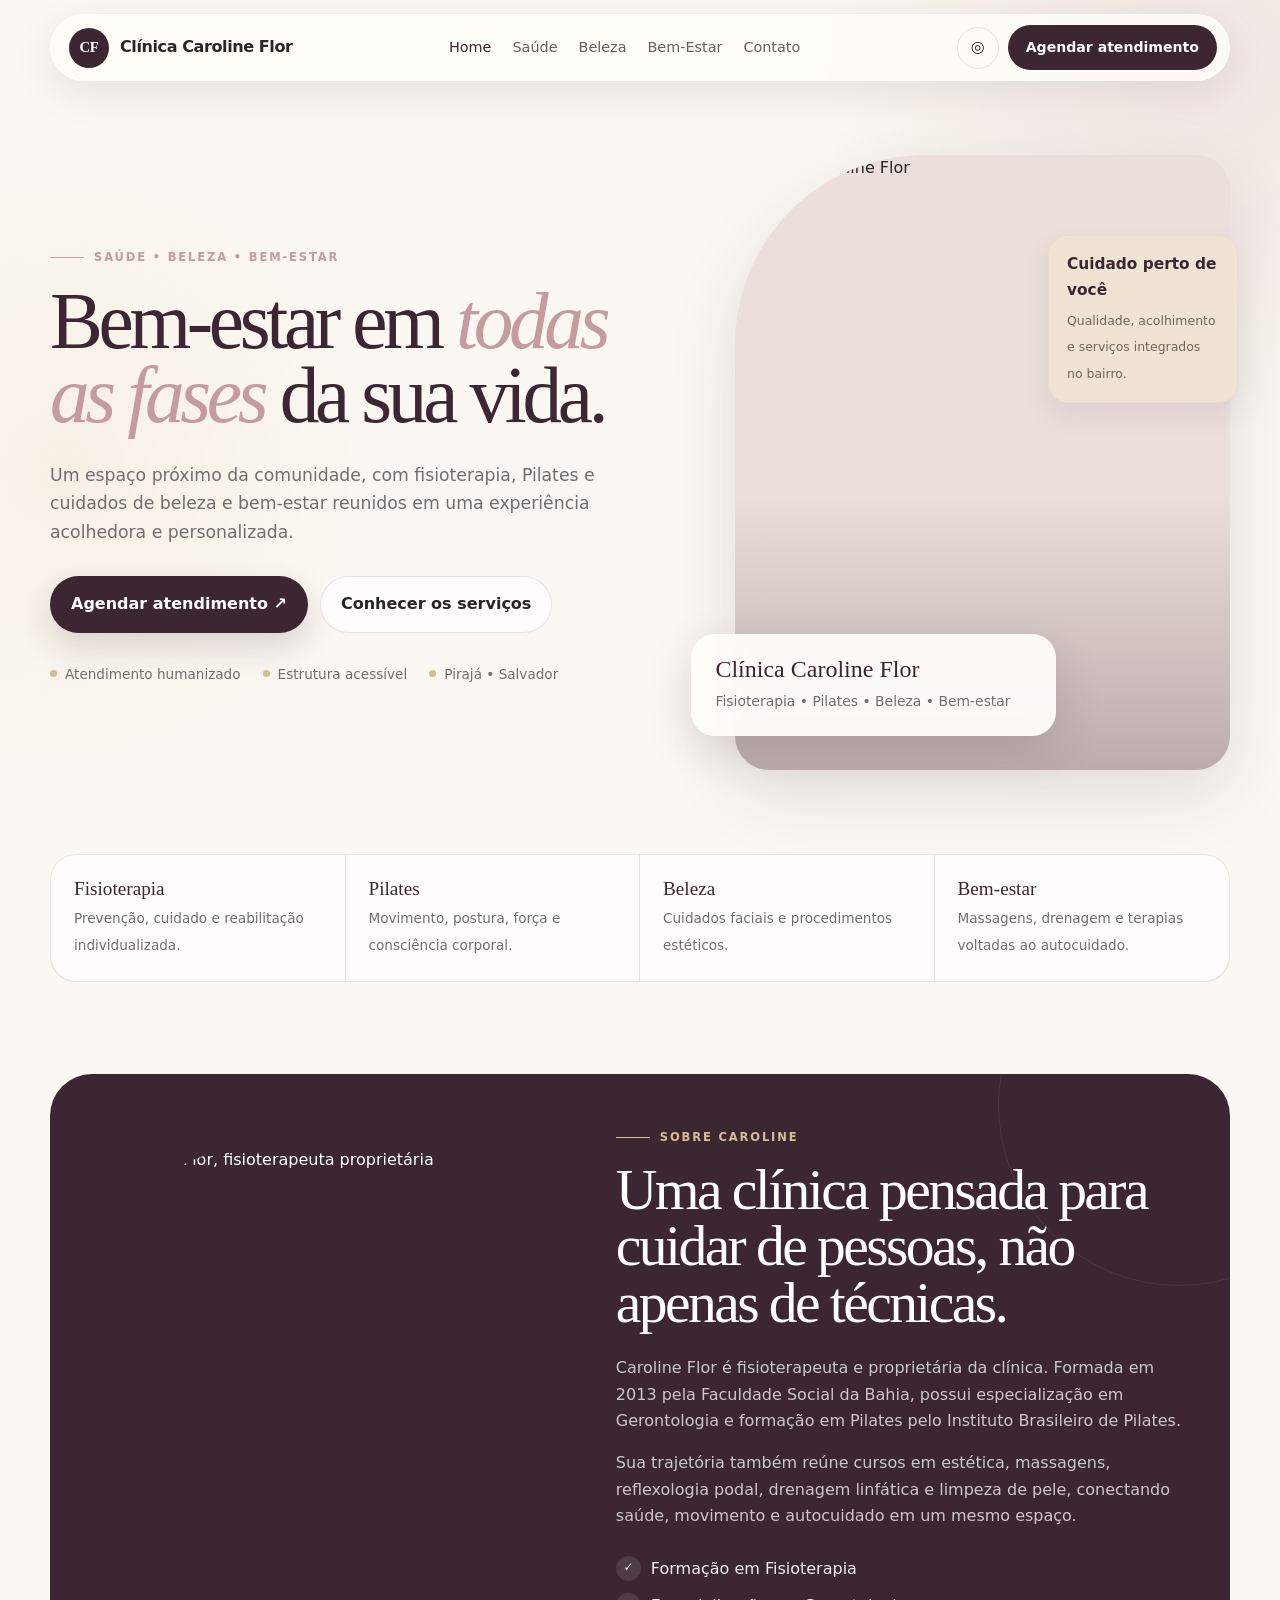
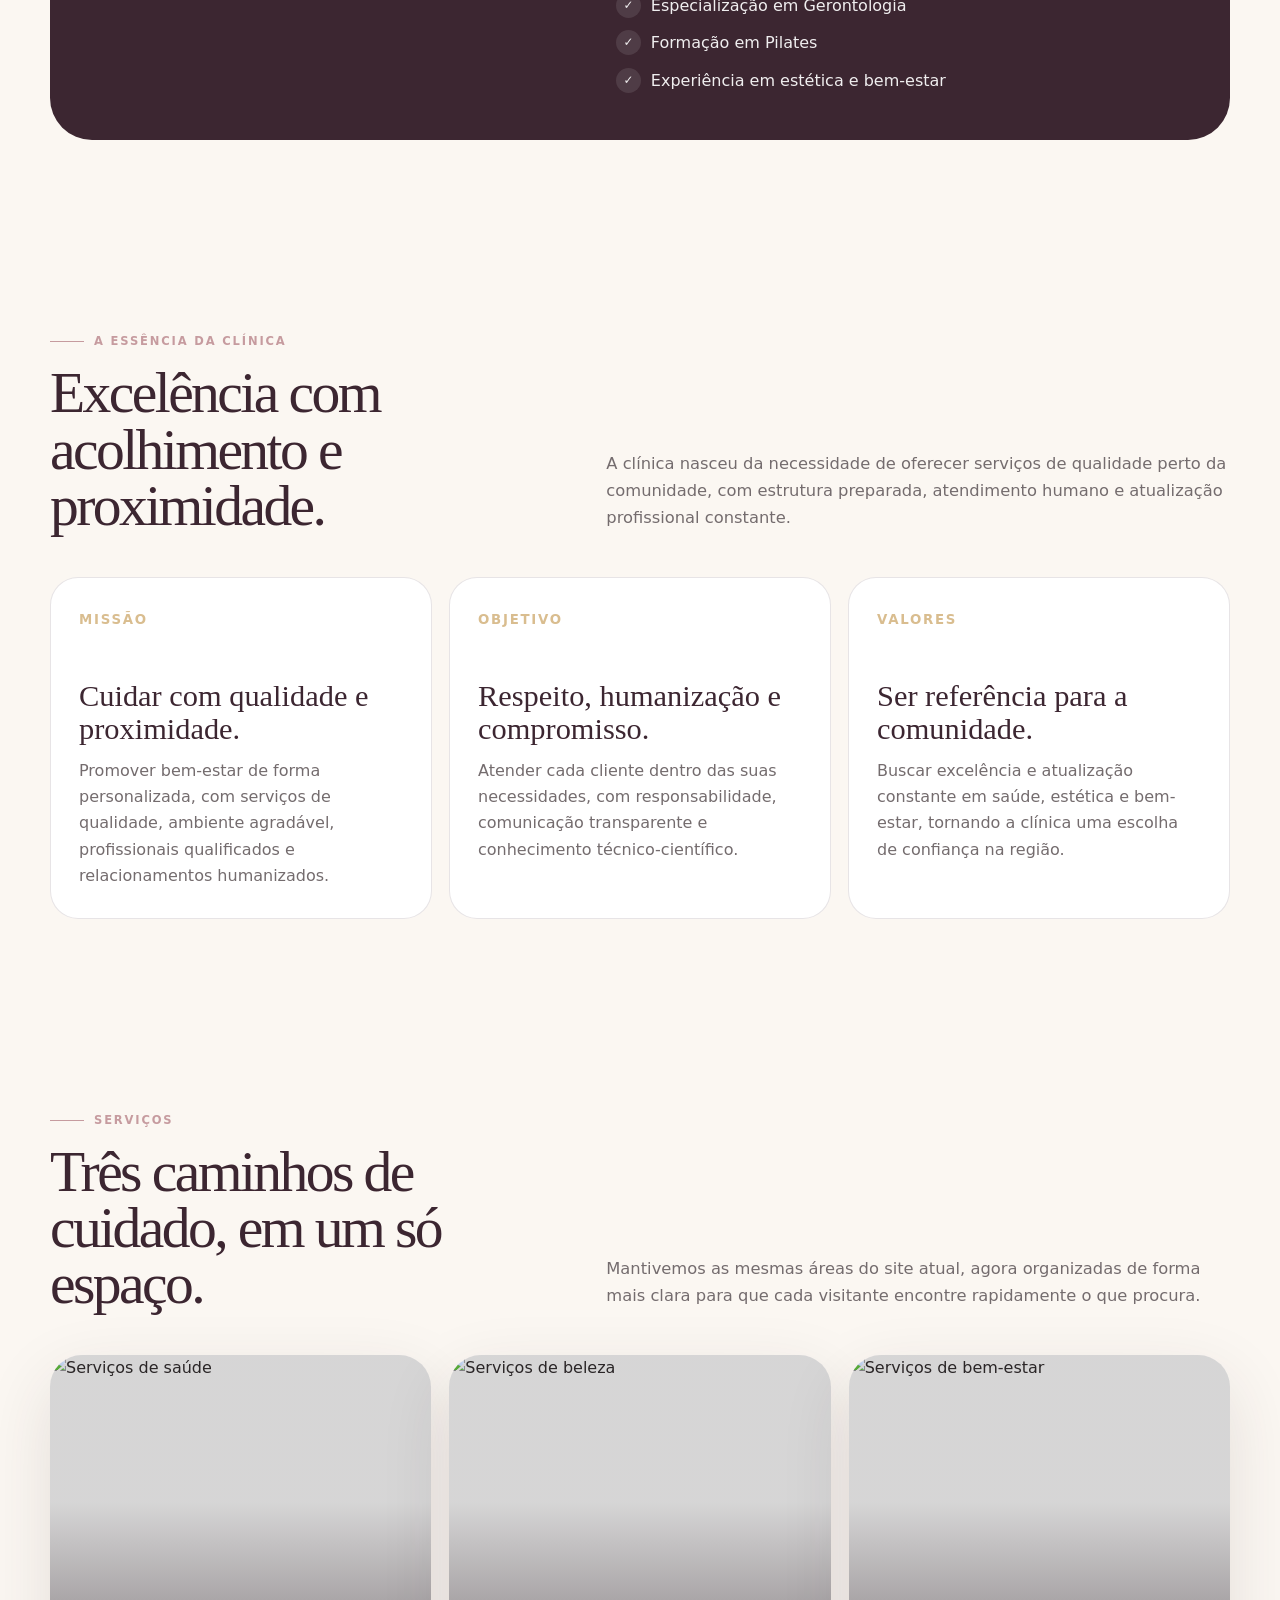
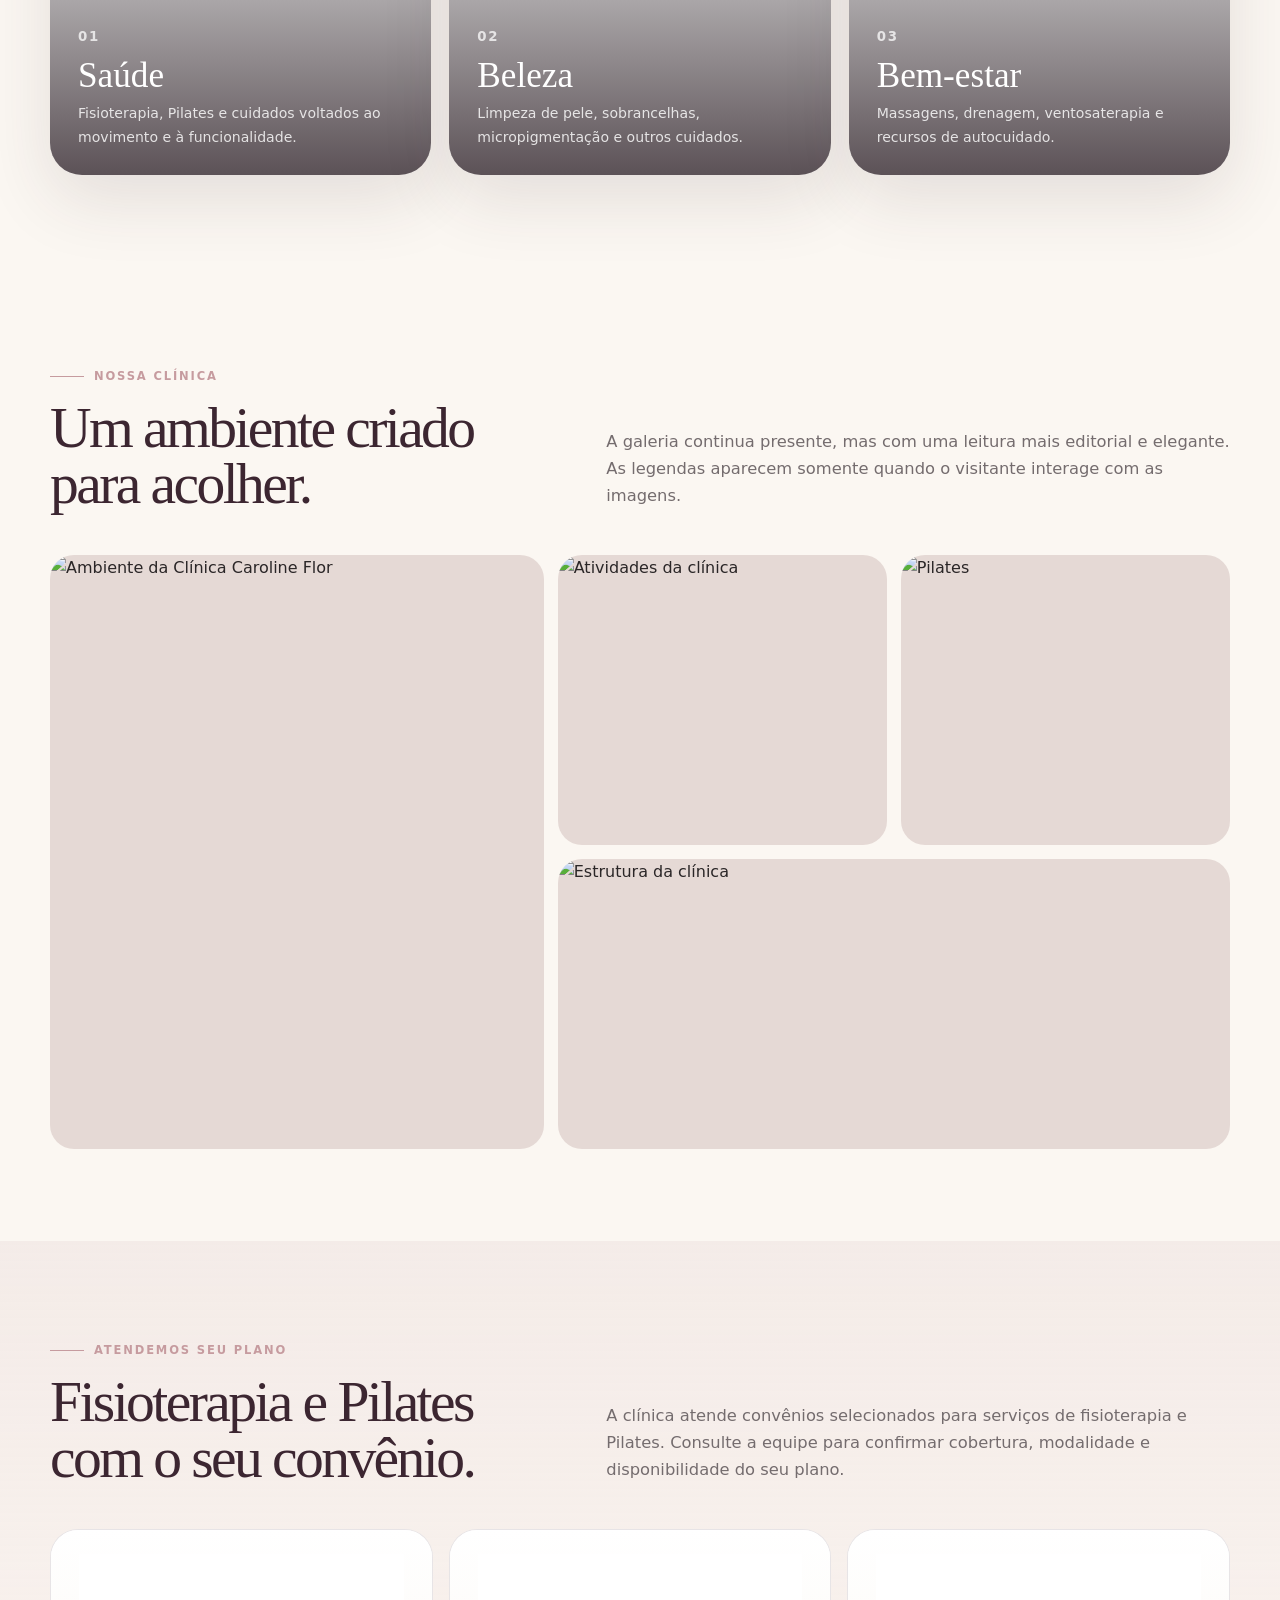
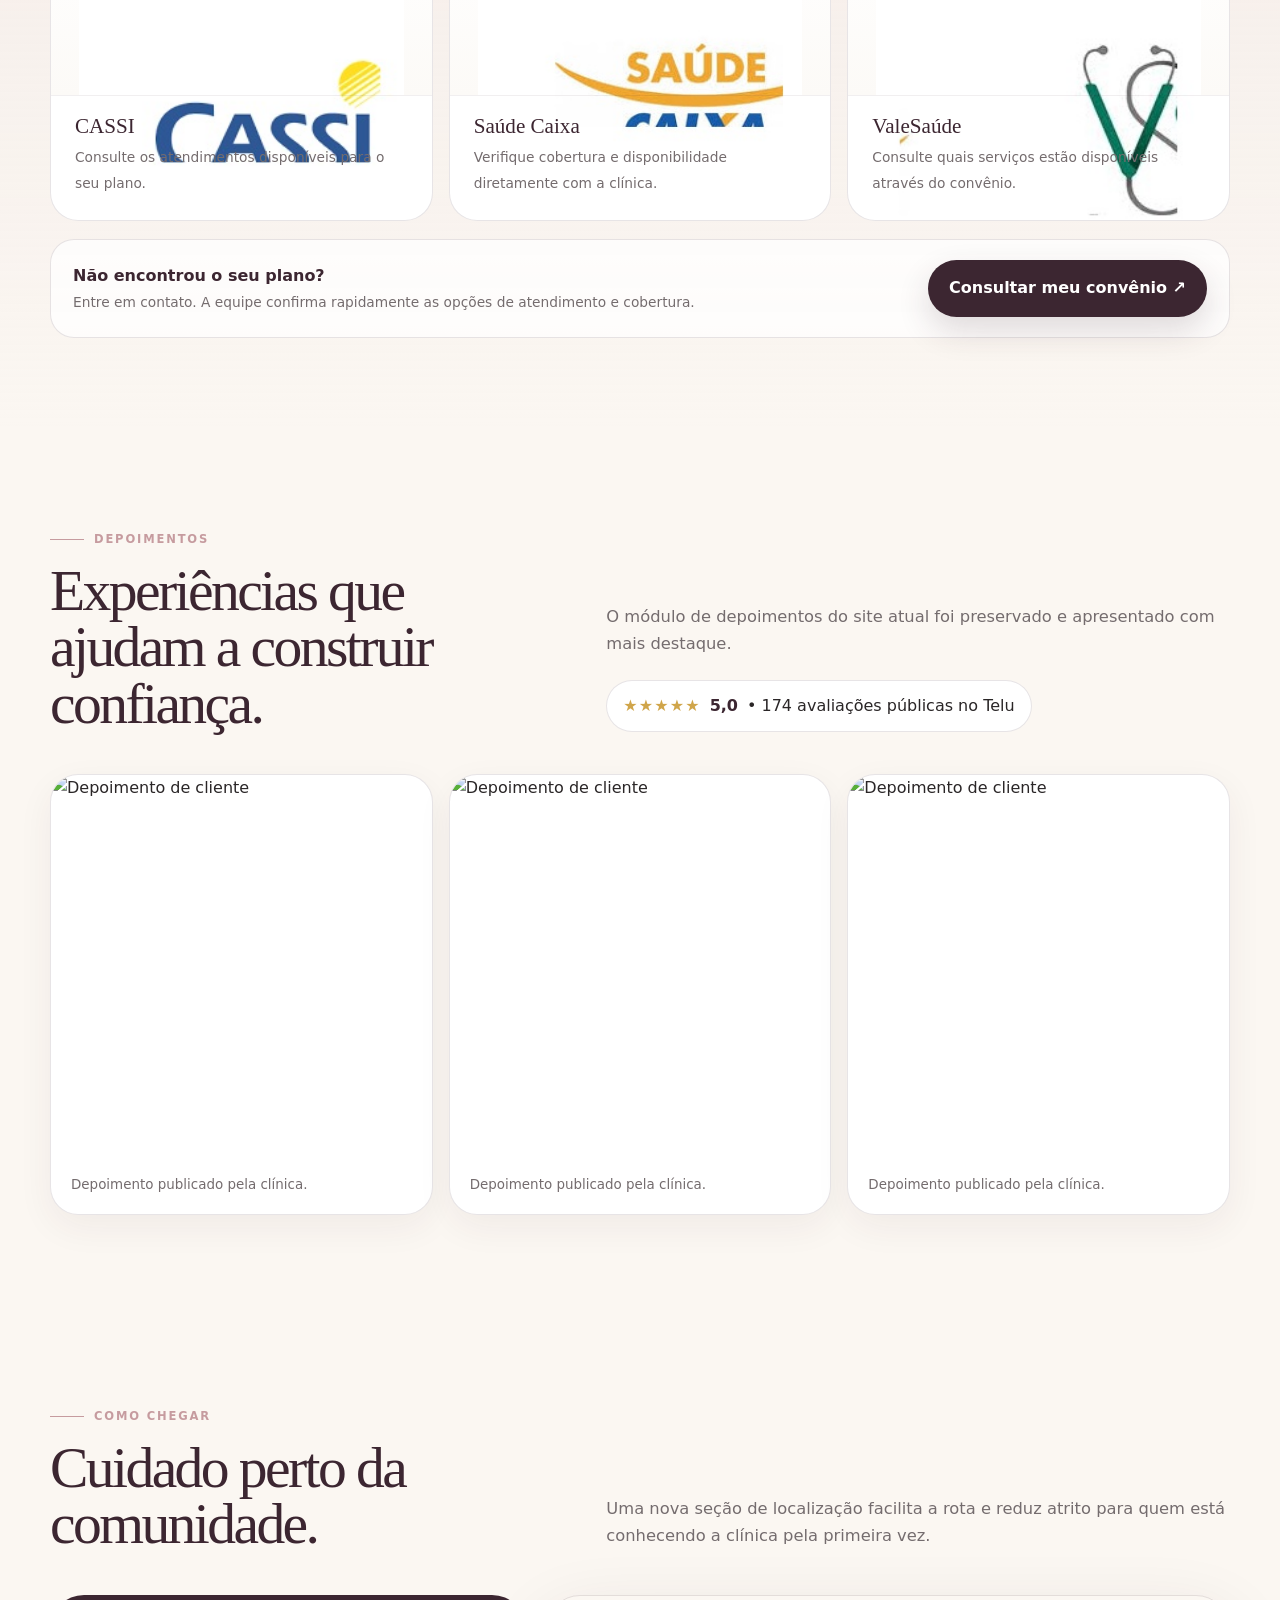
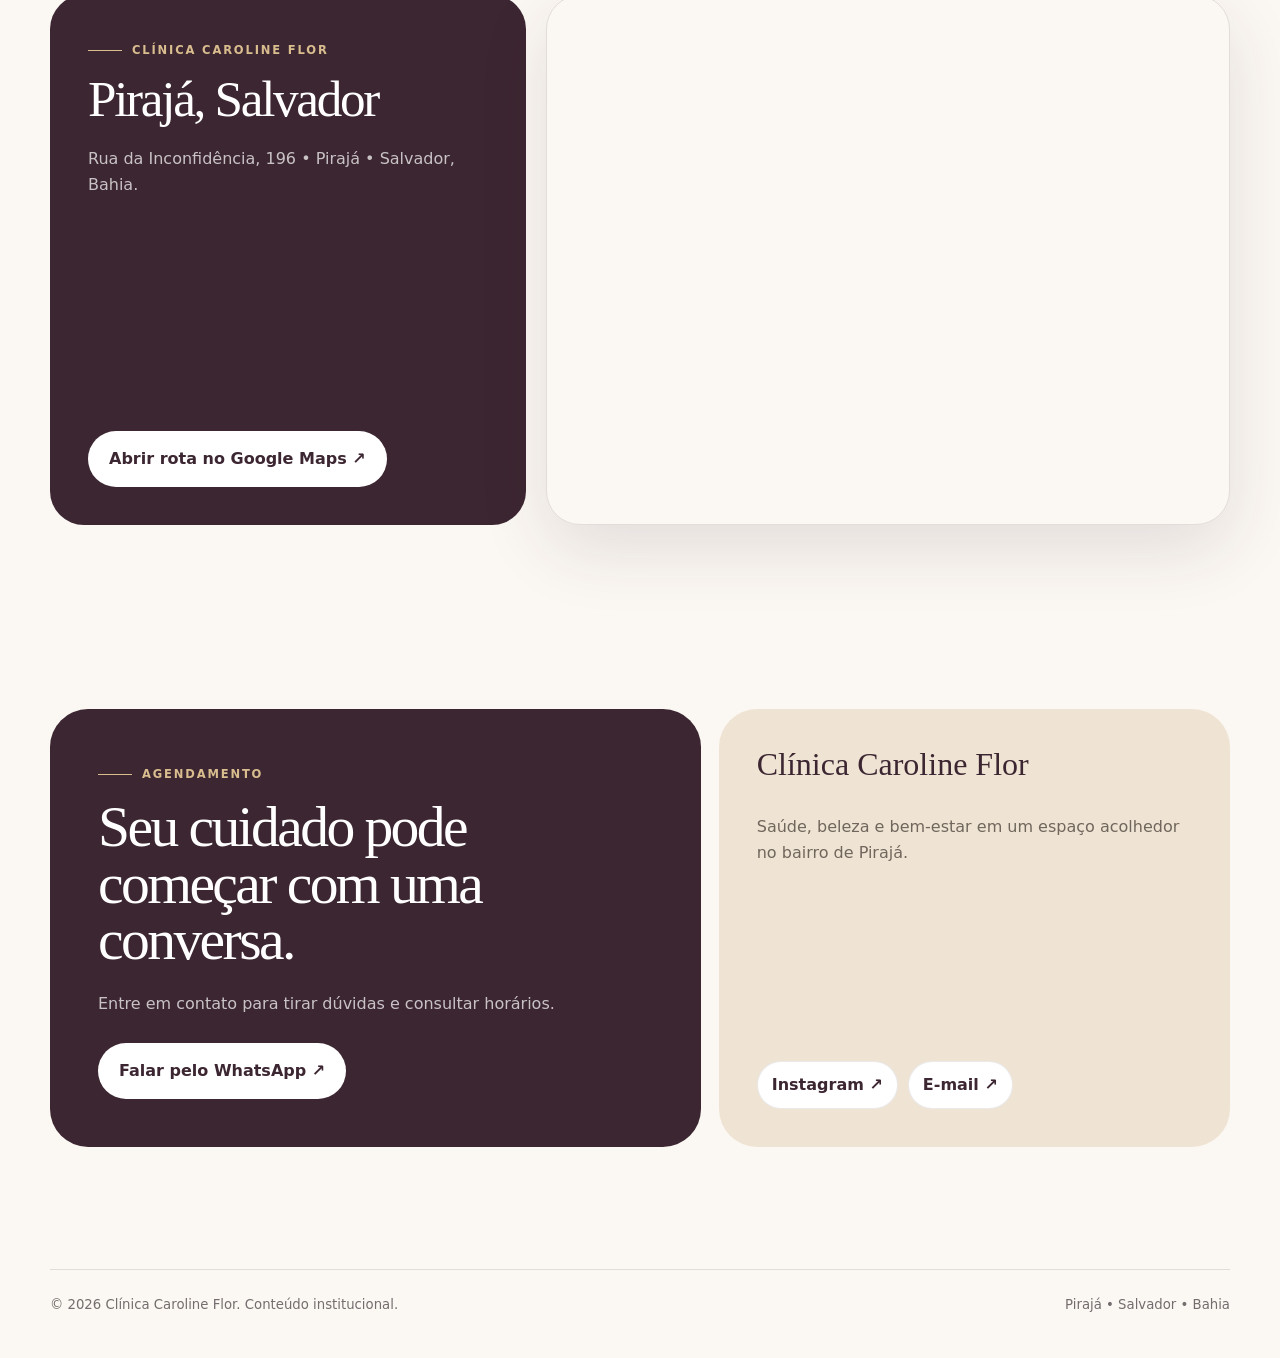
==== index.html @ b45a5c00 "first commit" ====
<!doctype html>
<html lang="pt-BR" class="no-js">
<head>
  <meta charset="utf-8"><meta name="viewport" content="width=device-width,initial-scale=1">
  <meta name="description" content="Clínica Caroline Flor em Pirajá, Salvador. Fisioterapia, Pilates, beleza e bem-estar em um espaço de cuidado humanizado.">
  <meta name="theme-color" content="#3c2631">
  <link rel="icon" href="assets/images/favicon.svg" type="image/svg+xml">
  <link rel="stylesheet" href="assets/css/styles.css">
  <title>Clínica Caroline Flor | Saúde, Beleza e Bem-Estar em Salvador</title>
</head>
<body>
<a class="skip-link" href="#conteudo">Pular para o conteúdo</a>

  <div class="nav-shell">
    <nav aria-label="Navegação principal">
      <a class="brand" href="index.html">
        <span class="brand-mark">CF</span>
        <span>Clínica Caroline Flor</span>
      </a>
      <div class="nav-links" id="navLinks"><a class="active" href="index.html">Home</a>
<a class="" href="saude.html">Saúde</a>
<a class="" href="beleza.html">Beleza</a>
<a class="" href="bem-estar.html">Bem-Estar</a>
<a class="" href="contatos.html">Contato</a></div>
      <div class="nav-actions">
        <a class="icon-btn desktop" href="https://instagram.com/clinicacarolineflor" target="_blank" rel="noopener" aria-label="Instagram">◎</a>
        <a class="nav-cta desktop" href="https://wa.me/5571987846093" target="_blank" rel="noopener">Agendar atendimento</a>
      </div>
      <button class="menu" id="menu" type="button" aria-label="Abrir menu" aria-controls="navLinks" aria-expanded="false">☰</button>
    </nav>
  </div>

<main id="conteudo">
<section class="hero">
  <div class="container hero-grid">
    <div class="reveal">
      <span class="eyebrow">Saúde • Beleza • Bem-estar</span>
      <h1>Bem-estar em <em>todas as fases</em> da sua vida.</h1>
      <p class="hero-copy">Um espaço próximo da comunidade, com fisioterapia, Pilates e cuidados de beleza e bem-estar reunidos em uma experiência acolhedora e personalizada.</p>
      <div class="hero-actions">
        <a class="btn btn-primary" href="https://wa.me/5571987846093" target="_blank" rel="noopener">Agendar atendimento ↗</a>
        <a class="btn btn-soft" href="#servicos">Conhecer os serviços</a>
      </div>
      <div class="trust">
        <span><i></i> Atendimento humanizado</span>
        <span><i></i> Estrutura acessível</span>
        <span><i></i> Pirajá • Salvador</span>
      </div>
    </div>
    <div class="hero-visual reveal">
      <div class="hero-frame"><img src="https://static.wixstatic.com/media/966a31_cef7a844ac814ec7a2915d1f9e00d41f~mv2.jpg/v1/fill/w_754%2Ch_503%2Cal_c%2Cq_85%2Cusm_0.66_1.00_0.01%2Cenc_avif%2Cquality_auto/966a31_cef7a844ac814ec7a2915d1f9e00d41f~mv2.jpg" alt="Clínica Caroline Flor" loading="eager"></div>
      <div class="hero-note"><b>Cuidado perto de você</b><span>Qualidade, acolhimento e serviços integrados no bairro.</span></div>
      <div class="hero-badge"><strong>Clínica Caroline Flor</strong><span>Fisioterapia • Pilates • Beleza • Bem-estar</span></div>
    </div>
  </div>
</section>

<div class="container reveal">
  <div class="feature-strip">
    <div class="feature"><b>Fisioterapia</b><span>Prevenção, cuidado e reabilitação individualizada.</span></div>
    <div class="feature"><b>Pilates</b><span>Movimento, postura, força e consciência corporal.</span></div>
    <div class="feature"><b>Beleza</b><span>Cuidados faciais e procedimentos estéticos.</span></div>
    <div class="feature"><b>Bem-estar</b><span>Massagens, drenagem e terapias voltadas ao autocuidado.</span></div>
  </div>
</div>

<section id="sobre">
  <div class="container">
    <div class="about reveal">
      <div class="about-media"><img src="https://static.wixstatic.com/media/966a31_8972b4ddd4d44dfb9f5317b629214aef~mv2.jpg/v1/crop/x_0%2Cy_333%2Cw_3472%2Ch_4334/fill/w_419%2Ch_523%2Cal_c%2Cq_80%2Cusm_0.66_1.00_0.01%2Cenc_avif%2Cquality_auto/Foto%20perfil.jpg" alt="Caroline Flor, fisioterapeuta proprietária" loading="lazy"></div>
      <div class="about-copy">
        <span class="eyebrow">Sobre Caroline</span>
        <h2>Uma clínica pensada para cuidar de pessoas, não apenas de técnicas.</h2>
        <p>Caroline Flor é fisioterapeuta e proprietária da clínica. Formada em 2013 pela Faculdade Social da Bahia, possui especialização em Gerontologia e formação em Pilates pelo Instituto Brasileiro de Pilates.</p>
        <p>Sua trajetória também reúne cursos em estética, massagens, reflexologia podal, drenagem linfática e limpeza de pele, conectando saúde, movimento e autocuidado em um mesmo espaço.</p>
        <div class="credentials">
          <span><i>✓</i>Formação em Fisioterapia</span>
          <span><i>✓</i>Especialização em Gerontologia</span>
          <span><i>✓</i>Formação em Pilates</span>
          <span><i>✓</i>Experiência em estética e bem-estar</span>
        </div>
      </div>
    </div>
  </div>
</section>

<section>
  <div class="container">
    <div class="section-head reveal">
      <div><span class="eyebrow">A essência da clínica</span><h2>Excelência com acolhimento e proximidade.</h2></div>
      <p class="section-lead">A clínica nasceu da necessidade de oferecer serviços de qualidade perto da comunidade, com estrutura preparada, atendimento humano e atualização profissional constante.</p>
    </div>
    <div class="pillars">
      <article class="pillar reveal"><small>Missão</small><h3>Cuidar com qualidade e proximidade.</h3><p>Promover bem-estar de forma personalizada, com serviços de qualidade, ambiente agradável, profissionais qualificados e relacionamentos humanizados.</p></article>
      <article class="pillar reveal"><small>Objetivo</small><h3>Respeito, humanização e compromisso.</h3><p>Atender cada cliente dentro das suas necessidades, com responsabilidade, comunicação transparente e conhecimento técnico-científico.</p></article>
      <article class="pillar reveal"><small>Valores</small><h3>Ser referência para a comunidade.</h3><p>Buscar excelência e atualização constante em saúde, estética e bem-estar, tornando a clínica uma escolha de confiança na região.</p></article>
    </div>
  </div>
</section>

<section id="servicos">
  <div class="container">
    <div class="section-head reveal">
      <div><span class="eyebrow">Serviços</span><h2>Três caminhos de cuidado, em um só espaço.</h2></div>
      <p class="section-lead">Mantivemos as mesmas áreas do site atual, agora organizadas de forma mais clara para que cada visitante encontre rapidamente o que procura.</p>
    </div>
    <div class="category-grid">
      <a class="category reveal" href="saude.html"><img src="https://static.wixstatic.com/media/966a31_a2435f08e1bb40d68b37b03e1417729b~mv2.jpg/v1/fill/w_212%2Ch_282%2Cq_90%2Cenc_avif%2Cquality_auto/966a31_a2435f08e1bb40d68b37b03e1417729b~mv2.jpg" alt="Serviços de saúde"><div class="category-copy"><small>01</small><h3>Saúde</h3><p>Fisioterapia, Pilates e cuidados voltados ao movimento e à funcionalidade.</p></div></a>
      <a class="category reveal" href="beleza.html"><img src="https://static.wixstatic.com/media/11062b_713bf910105542c799a005ab04e34b2f~mv2.jpg/v1/fit/w_334%2Ch_223%2Cq_90%2Cenc_avif%2Cquality_auto/11062b_713bf910105542c799a005ab04e34b2f~mv2.jpg" alt="Serviços de beleza"><div class="category-copy"><small>02</small><h3>Beleza</h3><p>Limpeza de pele, sobrancelhas, micropigmentação e outros cuidados.</p></div></a>
      <a class="category reveal" href="bem-estar.html"><img src="https://static.wixstatic.com/media/966a31_c7b91573d4b84806a6a9135d4f31706e~mv2.jpg/v1/fill/w_300%2Ch_200%2Cal_c%2Cq_80%2Cusm_0.66_1.00_0.01%2Cenc_avif%2Cquality_auto/966a31_c7b91573d4b84806a6a9135d4f31706e~mv2.jpg" alt="Serviços de bem-estar"><div class="category-copy"><small>03</small><h3>Bem-estar</h3><p>Massagens, drenagem, ventosaterapia e recursos de autocuidado.</p></div></a>
    </div>
  </div>
</section>

<section>
  <div class="container">
    <div class="section-head reveal">
      <div><span class="eyebrow">Nossa clínica</span><h2>Um ambiente criado para acolher.</h2></div>
      <p class="section-lead">A galeria continua presente, mas com uma leitura mais editorial e elegante. As legendas aparecem somente quando o visitante interage com as imagens.</p>
    </div>
    <div class="gallery reveal">
      <figure><img src="https://static.wixstatic.com/media/966a31_b525ab113b1f4b97a5f3df043c6f1e01~mv2.jpg/v1/fill/w_212%2Ch_282%2Cq_90%2Cenc_avif%2Cquality_auto/966a31_b525ab113b1f4b97a5f3df043c6f1e01~mv2.jpg" alt="Ambiente da Clínica Caroline Flor"><span class="gallery-overlay">Clínica Caroline Flor</span></figure>
      <figure><img src="https://static.wixstatic.com/media/966a31_b07b37274ece44c48aced15184aaeb75~mv2.jpg/v1/fill/w_212%2Ch_282%2Cq_90%2Cenc_avif%2Cquality_auto/966a31_b07b37274ece44c48aced15184aaeb75~mv2.jpg" alt="Atividades da clínica"><span class="gallery-overlay">Atividades</span></figure>
      <figure><img src="https://static.wixstatic.com/media/966a31_033b1cecdae34290893202b943e9a242~mv2.jpg/v1/fill/w_212%2Ch_282%2Cq_90%2Cenc_avif%2Cquality_auto/966a31_033b1cecdae34290893202b943e9a242~mv2.jpg" alt="Pilates"><span class="gallery-overlay">Pilates</span></figure>
      <figure><img src="https://static.wixstatic.com/media/966a31_813af6b38e88492b87b53a69a1f75f89~mv2.jpg/v1/fill/w_212%2Ch_282%2Cq_90%2Cenc_avif%2Cquality_auto/966a31_813af6b38e88492b87b53a69a1f75f89~mv2.jpg" alt="Estrutura da clínica"><span class="gallery-overlay">Estrutura e cuidado</span></figure>
    </div>
  </div>
</section>


<section id="convenios" class="plans-section">
  <div class="container">
    <div class="section-head reveal">
      <div>
        <span class="eyebrow">Atendemos seu plano</span>
        <h2>Fisioterapia e Pilates com o seu convênio.</h2>
      </div>
      <p class="section-lead">
        A clínica atende convênios selecionados para serviços de fisioterapia e Pilates.
        Consulte a equipe para confirmar cobertura, modalidade e disponibilidade do seu plano.
      </p>
    </div>

    <div class="plans-grid reveal">
      <article class="plan-card">
        <div class="plan-logo">
          <img src="assets/images/convenio-cassi.jpg" alt="Convênio CASSI" loading="lazy">
        </div>
        <div class="plan-copy">
          <strong>CASSI</strong>
          <span>Consulte os atendimentos disponíveis para o seu plano.</span>
        </div>
      </article>

      <article class="plan-card">
        <div class="plan-logo">
          <img src="assets/images/convenio-saude-caixa.jpg" alt="Convênio Saúde Caixa" loading="lazy">
        </div>
        <div class="plan-copy">
          <strong>Saúde Caixa</strong>
          <span>Verifique cobertura e disponibilidade diretamente com a clínica.</span>
        </div>
      </article>

      <article class="plan-card">
        <div class="plan-logo">
          <img src="assets/images/convenio-valesaude.jpg" alt="Convênio ValeSaúde" loading="lazy">
        </div>
        <div class="plan-copy">
          <strong>ValeSaúde</strong>
          <span>Consulte quais serviços estão disponíveis através do convênio.</span>
        </div>
      </article>
    </div>

    <div class="plans-footer reveal">
      <div>
        <strong>Não encontrou o seu plano?</strong>
        <span>Entre em contato. A equipe confirma rapidamente as opções de atendimento e cobertura.</span>
      </div>
      <a class="btn btn-primary" href="https://wa.me/5571987846093" target="_blank" rel="noopener">
        Consultar meu convênio ↗
      </a>
    </div>
  </div>
</section>

<section>
  <div class="container">
    <div class="section-head reveal">
      <div><span class="eyebrow">Depoimentos</span><h2>Experiências que ajudam a construir confiança.</h2></div>
      <div>
        <p class="section-lead">O módulo de depoimentos do site atual foi preservado e apresentado com mais destaque.</p>
        <div class="rating-row"><span class="stars">★★★★★</span><strong>5,0</strong><span>• 174 avaliações públicas no Telu</span></div>
      </div>
    </div>
    <div class="testimonials">
      <article class="testimonial reveal"><img src="https://static.wixstatic.com/media/966a31_ca517f4c4a04493d8d22ab824ce4b6e3~mv2.png/v1/crop/x_35%2Cy_0%2Cw_1045%2Ch_1080/fill/w_329%2Ch_340%2Cal_c%2Cq_85%2Cusm_0.66_1.00_0.01%2Cenc_avif%2Cquality_auto/Depoimento.png" alt="Depoimento de cliente"><div class="testimonial-cap">Depoimento publicado pela clínica.</div></article>
      <article class="testimonial reveal"><img src="https://static.wixstatic.com/media/966a31_f73e2daf12b04b3cbd47437caeac31b5~mv2.png/v1/crop/x_17%2Cy_0%2Cw_1045%2Ch_1080/fill/w_329%2Ch_340%2Cal_c%2Cq_85%2Cusm_0.66_1.00_0.01%2Cenc_avif%2Cquality_auto/Depoimento_3.png" alt="Depoimento de cliente"><div class="testimonial-cap">Depoimento publicado pela clínica.</div></article>
      <article class="testimonial reveal"><img src="https://static.wixstatic.com/media/966a31_39cf5e2d81944de1891473ba8e0d1cf3~mv2.png/v1/crop/x_17%2Cy_0%2Cw_1047%2Ch_1080/fill/w_329%2Ch_340%2Cal_c%2Cq_85%2Cusm_0.66_1.00_0.01%2Cenc_avif%2Cquality_auto/Depoimento_2.png" alt="Depoimento de cliente"><div class="testimonial-cap">Depoimento publicado pela clínica.</div></article>
    </div>
  </div>
</section>

<section id="localizacao">
  <div class="container">
    <div class="section-head reveal">
      <div><span class="eyebrow">Como chegar</span><h2>Cuidado perto da comunidade.</h2></div>
      <p class="section-lead">Uma nova seção de localização facilita a rota e reduz atrito para quem está conhecendo a clínica pela primeira vez.</p>
    </div>
    <div class="location">
      <div class="location-card reveal">
        <div>
          <span class="eyebrow">Clínica Caroline Flor</span>
          <h2>Pirajá, Salvador</h2>
          <p>Rua da Inconfidência, 196 • Pirajá • Salvador, Bahia.</p>
        </div>
        <a class="btn" href="https://www.google.com/maps/search/?api=1&query=Rua+da+Inconfid%C3%AAncia%2C+196%2C+Piraj%C3%A1%2C+Salvador+-+BA" target="_blank" rel="noopener">Abrir rota no Google Maps ↗</a>
      </div>
      <div class="map-shell reveal"><iframe src="https://www.google.com/maps?q=Rua+da+Inconfid%C3%AAncia%2C+196%2C+Piraj%C3%A1%2C+Salvador+-+BA&output=embed" title="Mapa da Clínica Caroline Flor" loading="lazy" allowfullscreen></iframe></div>
    </div>
  </div>
</section>

<section>
  <div class="container cta">
    <div class="cta-main reveal"><span class="eyebrow">Agendamento</span><h2>Seu cuidado pode começar com uma conversa.</h2><p>Entre em contato para tirar dúvidas e consultar horários.</p><a class="btn" href="https://wa.me/5571987846093" target="_blank" rel="noopener">Falar pelo WhatsApp ↗</a></div>
    <div class="cta-side reveal"><div><h3>Clínica Caroline Flor</h3><p>Saúde, beleza e bem-estar em um espaço acolhedor no bairro de Pirajá.</p></div><div class="social-row"><a class="social-pill" href="https://instagram.com/clinicacarolineflor" target="_blank">Instagram ↗</a><a class="social-pill" href="mailto:clinicacarolineflor@gmail.com">E-mail ↗</a></div></div>
  </div>
</section>
</main>

  <footer>
    <div class="container footer-row">
      <span>© 2026 Clínica Caroline Flor. Conteúdo institucional.</span>
      <span>Pirajá • Salvador • Bahia</span>
    </div>
  </footer>
  <script src="assets/js/main.js" defer></script>

</body>
</html>
---- assets/css/styles.css ----
:root{
  --wine:#3c2631;
  --wine-2:#563744;
  --rose:#c69b9f;
  --rose-soft:#ead9d8;
  --champagne:#d9bd8f;
  --ivory:#fbf7f2;
  --paper:#fffdf9;
  --ink:#2a2627;
  --muted:#746c6e;
  --line:rgba(60,38,49,.12);
  --shadow:0 24px 70px rgba(60,38,49,.12);
  --container:1180px;
}
*{box-sizing:border-box}
html{scroll-behavior:smooth}
body{
  margin:0;background:var(--ivory);color:var(--ink);
  font-family:Inter,ui-sans-serif,system-ui,-apple-system,BlinkMacSystemFont,"Segoe UI",sans-serif;
  line-height:1.65;overflow-x:hidden
}
body:before{
  content:"";position:fixed;inset:0;z-index:-1;pointer-events:none;
  background:
    radial-gradient(circle at 94% 7%,rgba(198,155,159,.18),transparent 26%),
    radial-gradient(circle at 5% 52%,rgba(217,189,143,.11),transparent 24%)
}
a{color:inherit;text-decoration:none}
img{display:block;width:100%;height:100%;object-fit:cover}
button,input,textarea{font:inherit}
.container{width:min(calc(100% - 40px),var(--container));margin:auto}
.eyebrow{
  display:inline-flex;align-items:center;gap:10px;text-transform:uppercase;letter-spacing:.16em;
  font-size:.72rem;font-weight:850;color:var(--rose)
}
.eyebrow:before{content:"";width:34px;height:1px;background:currentColor}
.skip-link{position:absolute;left:-999px;top:10px;background:#fff;padding:10px 14px;border-radius:10px;z-index:99}
.skip-link:focus{left:10px}

.nav-shell{position:sticky;top:0;z-index:40;padding-top:14px}
nav{
  width:min(calc(100% - 28px),var(--container));margin:auto;padding:10px 12px 10px 18px;
  border-radius:999px;background:rgba(255,253,249,.9);backdrop-filter:blur(18px);
  border:1px solid rgba(255,255,255,.92);box-shadow:0 12px 42px rgba(60,38,49,.09);
  display:flex;align-items:center;justify-content:space-between;gap:18px
}
.brand{display:flex;align-items:center;gap:11px;font-weight:850;letter-spacing:-.025em;white-space:nowrap}
.brand-mark{width:40px;height:40px;border-radius:50%;display:grid;place-items:center;background:var(--wine);color:#fff;font:600 .92rem Georgia,serif}
.nav-links{display:flex;align-items:center;gap:21px;color:#675f61;font-size:.9rem}
.nav-links a.active,.nav-links a:hover{color:var(--wine)}
.nav-actions{display:flex;align-items:center;gap:9px}
.icon-btn{width:42px;height:42px;border-radius:50%;display:grid;place-items:center;border:1px solid var(--line);color:var(--wine);transition:.2s ease}
.icon-btn:hover{background:var(--rose-soft);transform:translateY(-1px)}
.nav-cta{padding:11px 18px;border-radius:999px;background:var(--wine);color:#fff;font-weight:850;font-size:.88rem}
.nav-cta:hover{background:var(--wine-2)}
.menu{display:none;width:42px;height:42px;border:0;border-radius:50%;background:var(--wine);color:#fff;cursor:pointer}

.hero{padding:74px 0 84px}
.hero-grid{display:grid;grid-template-columns:1.04fr .96fr;gap:58px;align-items:center}
h1,h2,h3,p{margin-top:0}
h1{
  font:500 clamp(3.3rem,6.2vw,6.2rem)/.93 Georgia,"Times New Roman",serif;
  letter-spacing:-.055em;margin:18px 0 28px;color:var(--wine)
}
h1 em{font-weight:400;color:var(--rose)}
.hero-copy{font-size:1.08rem;color:var(--muted);max-width:650px;margin-bottom:30px}
.hero-actions{display:flex;flex-wrap:wrap;gap:12px}
.btn{display:inline-flex;align-items:center;justify-content:center;gap:9px;padding:14px 20px;border-radius:999px;border:1px solid transparent;font-weight:850;transition:.2s ease}
.btn-primary{background:var(--wine);color:white;box-shadow:0 14px 32px rgba(60,38,49,.16)}
.btn-primary:hover{transform:translateY(-2px);background:var(--wine-2)}
.btn-soft{background:rgba(255,255,255,.72);border-color:var(--line)}
.btn-soft:hover{background:#fff}
.trust{display:flex;gap:22px;flex-wrap:wrap;margin-top:30px;color:var(--muted);font-size:.85rem}
.trust span{display:flex;align-items:center;gap:8px}
.trust i{width:7px;height:7px;background:var(--champagne);border-radius:50%}

.hero-visual{position:relative;min-height:615px}
.hero-frame{position:absolute;inset:0 0 0 8%;border-radius:190px 34px 34px 34px;overflow:hidden;background:#eadfda;box-shadow:var(--shadow)}
.hero-frame img{object-position:center 45%}
.hero-frame:after{content:"";position:absolute;inset:0;background:linear-gradient(to top,rgba(60,38,49,.27),transparent 45%)}
.hero-badge{
  position:absolute;left:0;bottom:34px;width:min(365px,82%);padding:22px 24px;border-radius:24px;
  background:rgba(255,253,249,.95);backdrop-filter:blur(12px);box-shadow:0 16px 46px rgba(60,38,49,.15)
}
.hero-badge strong{display:block;font:500 1.5rem Georgia,serif;color:var(--wine);margin-bottom:5px}
.hero-badge span{font-size:.87rem;color:var(--muted)}
.hero-note{
  position:absolute;right:-8px;top:80px;width:190px;padding:16px 18px;border-radius:20px;
  background:#efe4d4;border:1px solid rgba(217,189,143,.2);box-shadow:0 12px 28px rgba(60,38,49,.08)
}
.hero-note b{display:block;color:var(--wine);font-size:.96rem;margin-bottom:4px}
.hero-note span{font-size:.78rem;color:#71665d}

section{padding:92px 0}
.section-head{display:grid;grid-template-columns:.9fr 1.1fr;gap:46px;align-items:end;margin-bottom:42px}
h2{font:500 clamp(2.5rem,4.5vw,4.4rem)/.98 Georgia,serif;letter-spacing:-.045em;margin:14px 0 0;color:var(--wine)}
.section-lead{max-width:630px;margin:0 0 3px auto;color:var(--muted);font-size:1.02rem}
.feature-strip{display:grid;grid-template-columns:repeat(4,1fr);border:1px solid var(--line);border-radius:26px;overflow:hidden;background:rgba(255,255,255,.76)}
.feature{padding:23px;border-right:1px solid var(--line)}
.feature:last-child{border-right:0}
.feature b{display:block;font:500 1.2rem Georgia,serif;color:var(--wine);margin-bottom:5px}
.feature span{font-size:.85rem;color:var(--muted)}

.about{
  display:grid;grid-template-columns:.9fr 1.1fr;gap:55px;align-items:center;
  background:var(--wine);color:#fff;padding:46px;border-radius:42px;position:relative;overflow:hidden
}
.about:after{content:"";position:absolute;width:360px;height:360px;border:1px solid rgba(255,255,255,.08);border-radius:50%;right:-130px;top:-150px}
.about-media{height:520px;border-radius:160px 26px 26px 26px;overflow:hidden;position:relative;z-index:1}
.about-copy{position:relative;z-index:1}
.about-copy .eyebrow{color:#d9bd8f}
.about-copy h2{color:white;margin:15px 0 24px}
.about-copy p{color:rgba(255,255,255,.74)}
.credentials{display:grid;gap:11px;margin-top:26px}
.credentials span{display:flex;gap:10px;align-items:flex-start;color:rgba(255,255,255,.92)}
.credentials i{font-style:normal;width:25px;height:25px;flex:0 0 25px;border-radius:50%;display:grid;place-items:center;background:rgba(255,255,255,.1);font-size:.74rem}

.pillars{display:grid;grid-template-columns:repeat(3,1fr);gap:17px}
.pillar{padding:28px;border-radius:28px;background:#fff;border:1px solid var(--line);min-height:260px}
.pillar small{color:var(--champagne);font-weight:850;text-transform:uppercase;letter-spacing:.13em}
.pillar h3{font:500 1.9rem/1.08 Georgia,serif;color:var(--wine);margin:48px 0 12px}
.pillar p{color:var(--muted);margin-bottom:0}

.category-grid{display:grid;grid-template-columns:repeat(3,1fr);gap:18px}
.category{
  position:relative;overflow:hidden;min-height:420px;border-radius:32px;background:#ddd;box-shadow:var(--shadow)
}
.category img{transition:transform .45s ease}
.category:hover img{transform:scale(1.035)}
.category:after{content:"";position:absolute;inset:0;background:linear-gradient(to top,rgba(42,28,35,.72),rgba(42,28,35,.04) 65%)}
.category-copy{position:absolute;left:28px;right:28px;bottom:26px;z-index:2;color:#fff}
.category-copy small{text-transform:uppercase;letter-spacing:.13em;font-weight:850;opacity:.75}
.category-copy h3{font:500 2.2rem/1.04 Georgia,serif;margin:8px 0 8px}
.category-copy p{font-size:.88rem;opacity:.82;margin:0}

.gallery{display:grid;grid-template-columns:1.2fr .8fr .8fr;grid-template-rows:290px 290px;gap:14px}
.gallery figure{margin:0;border-radius:24px;overflow:hidden;position:relative;background:#e5d9d5}
.gallery figure:first-child{grid-row:1/3}
.gallery figure:nth-child(4){grid-column:2/4}
.gallery img{transition:transform .45s ease}
.gallery figure:hover img{transform:scale(1.03)}
.gallery-overlay{
  position:absolute;left:12px;right:12px;bottom:12px;background:rgba(255,253,249,.92);backdrop-filter:blur(10px);
  border-radius:15px;padding:10px 12px;color:var(--muted);font-size:.82rem;
  opacity:0;transform:translateY(8px);transition:.25s ease
}
.gallery figure:hover .gallery-overlay{opacity:1;transform:none}


/* Convênios */
.plans-section{
  background:
    linear-gradient(180deg, rgba(234,217,216,.38), rgba(251,247,242,0));
}
.plans-grid{
  display:grid;
  grid-template-columns:repeat(3,1fr);
  gap:16px;
}
.plan-card{
  background:#fff;
  border:1px solid var(--line);
  border-radius:28px;
  overflow:hidden;
  min-height:275px;
  display:flex;
  flex-direction:column;
  transition:transform .23s ease, box-shadow .23s ease;
}
.plan-card:hover{
  transform:translateY(-4px);
  box-shadow:var(--shadow);
}
.plan-logo{
  height:165px;
  padding:24px 28px 10px;
  display:grid;
  place-items:center;
  background:linear-gradient(180deg,#fff,#fcfaf7);
}
.plan-logo img{
  width:100%;
  height:100%;
  object-fit:contain;
}
.plan-copy{
  padding:18px 24px 24px;
  border-top:1px solid rgba(60,38,49,.07);
}
.plan-copy strong{
  display:block;
  font:500 1.32rem Georgia,serif;
  color:var(--wine);
  margin-bottom:5px;
}
.plan-copy span{
  color:var(--muted);
  font-size:.86rem;
}
.plans-footer{
  margin-top:18px;
  padding:20px 22px;
  border:1px solid var(--line);
  border-radius:24px;
  background:rgba(255,255,255,.72);
  display:flex;
  align-items:center;
  justify-content:space-between;
  gap:24px;
}
.plans-footer strong{
  display:block;
  color:var(--wine);
  margin-bottom:2px;
}
.plans-footer span{
  display:block;
  color:var(--muted);
  font-size:.86rem;
}
.plans-footer .btn{
  flex:0 0 auto;
}

.testimonials{display:grid;grid-template-columns:repeat(3,1fr);gap:16px}
.testimonial{
  border:1px solid var(--line);border-radius:28px;background:#fff;overflow:hidden;box-shadow:0 12px 36px rgba(60,38,49,.06)
}
.testimonial img{height:auto;aspect-ratio:1/1;object-fit:cover}
.testimonial-cap{padding:18px 20px;color:var(--muted);font-size:.84rem}
.rating-row{
  display:flex;flex-wrap:wrap;align-items:center;gap:9px;width:max-content;max-width:100%;
  margin-top:22px;padding:12px 16px;border:1px solid var(--line);border-radius:999px;background:#fff
}
.rating-row strong{color:var(--wine)}
.rating-row .stars{color:#d0a54a;letter-spacing:.07em}

.location{display:grid;grid-template-columns:.82fr 1.18fr;gap:20px}
.location-card{background:var(--wine);color:#fff;border-radius:34px;padding:38px;display:flex;flex-direction:column;justify-content:space-between}
.location-card .eyebrow{color:#d9bd8f}
.location-card h2{color:#fff;margin:14px 0 22px;font-size:clamp(2.4rem,4vw,3.8rem)}
.location-card p{color:rgba(255,255,255,.72)}
.location-card .btn{background:#fff;color:var(--wine);align-self:flex-start;margin-top:20px}
.map-shell{min-height:520px;border-radius:34px;overflow:hidden;box-shadow:var(--shadow);border:1px solid var(--line)}
.map-shell iframe{width:100%;height:100%;min-height:520px;border:0}

.page-hero{padding:82px 0 56px}
.page-hero .container{display:grid;grid-template-columns:1fr .65fr;gap:50px;align-items:end}
.page-hero h1{font-size:clamp(3.7rem,7vw,6.5rem);margin-bottom:15px}
.page-hero p{color:var(--muted);font-size:1.05rem;max-width:600px}

.services{display:grid;grid-template-columns:repeat(3,1fr);gap:17px}
.service{padding:28px;border-radius:28px;background:#fff;border:1px solid var(--line);min-height:280px;display:flex;flex-direction:column;justify-content:space-between}
.service .num{font:500 1rem Georgia,serif;color:var(--champagne)}
.service h3{font:500 1.8rem/1.05 Georgia,serif;color:var(--wine);margin:48px 0 11px}
.service p{color:var(--muted);margin:0}

.contact-layout{display:grid;grid-template-columns:.8fr 1.2fr;gap:20px;align-items:stretch}
.contact-info{background:var(--wine);color:#fff;border-radius:34px;padding:38px}
.contact-info .eyebrow{color:#d9bd8f}
.contact-info h2{color:#fff;margin:14px 0 22px;font-size:clamp(2.4rem,4vw,3.8rem)}
.contact-info p,.contact-info a{color:rgba(255,255,255,.76)}
.contact-list{display:grid;gap:14px;margin-top:28px}
.contact-list a{padding-top:14px;border-top:1px solid rgba(255,255,255,.13)}
.qr-box{display:grid;grid-template-columns:112px 1fr;gap:16px;align-items:center;margin-top:28px;padding:16px;border-radius:20px;background:rgba(255,255,255,.08)}
.qr-box img{width:112px;height:112px;border-radius:12px}
.qr-box strong{display:block;margin-bottom:4px}
.contact-form{background:#fff;border:1px solid var(--line);border-radius:34px;padding:38px;box-shadow:var(--shadow)}
.form-grid{display:grid;grid-template-columns:1fr 1fr;gap:16px}
.field{display:grid;gap:7px}
.field.full{grid-column:1/3}
.field label{font-size:.82rem;font-weight:800;color:var(--wine)}
.field input,.field textarea{
  width:100%;border:1px solid var(--line);border-radius:15px;background:#fbfaf7;padding:13px 14px;outline:none
}
.field input:focus,.field textarea:focus{border-color:var(--rose)}
.field textarea{min-height:135px;resize:vertical}
.form-help{margin:13px 0 0;color:var(--muted);font-size:.79rem}

.cta{display:grid;grid-template-columns:1.12fr .88fr;gap:18px}
.cta-main{padding:48px;border-radius:38px;background:var(--wine);color:#fff}
.cta-main .eyebrow{color:#d9bd8f}
.cta-main h2{color:#fff;margin:15px 0 22px}
.cta-main p{color:rgba(255,255,255,.72)}
.cta-main .btn{background:#fff;color:var(--wine);margin-top:10px}
.cta-side{padding:38px;border-radius:38px;background:#efe4d4;display:flex;flex-direction:column;justify-content:space-between}
.cta-side h3{font:500 2rem/1.08 Georgia,serif;color:var(--wine)}
.cta-side p{color:#70665c}
.social-row{display:flex;gap:10px;flex-wrap:wrap;margin-top:24px}
.social-pill{padding:10px 14px;border-radius:999px;background:#fff;border:1px solid rgba(60,38,49,.1);font-weight:800;color:var(--wine)}

footer{padding:30px 0 42px;color:var(--muted);font-size:.83rem}
.footer-row{border-top:1px solid var(--line);padding-top:24px;display:flex;justify-content:space-between;gap:20px;flex-wrap:wrap}
.reveal{opacity:0;transform:translateY(18px);transition:opacity .7s ease,transform .7s ease}
.reveal.visible{opacity:1;transform:none}

@media(max-width:980px){
  .hero-grid,.section-head,.about,.location,.contact-layout,.cta,.page-hero .container{grid-template-columns:1fr}
  .section-lead{margin-left:0}
  .hero-visual{min-height:560px;max-width:680px;width:100%;margin:auto}
  .feature-strip{grid-template-columns:1fr 1fr}
  .feature:nth-child(2){border-right:0}.feature:nth-child(-n+2){border-bottom:1px solid var(--line)}
  .pillars,.category-grid,.services,.testimonials,.plans-grid{grid-template-columns:1fr 1fr}
}
@media(max-width:720px){
  .container{width:min(calc(100% - 26px),var(--container))}
  .nav-links{display:none;position:absolute;left:14px;right:14px;top:70px;padding:18px;background:#fff;border:1px solid var(--line);border-radius:24px;box-shadow:var(--shadow);flex-direction:column;align-items:stretch}
  .nav-links.open{display:flex}
  .desktop{display:none!important}
  .menu{display:block}
  nav{position:relative}
  h1{font-size:clamp(3rem,14vw,4.8rem)}
  section{padding:70px 0}
  .hero{padding-top:50px}
  .hero-visual{min-height:490px}
  .hero-frame{inset:0 0 0 5%;border-radius:125px 28px 28px 28px}
  .hero-note{display:none}
  .feature-strip,.pillars,.category-grid,.services,.testimonials,.plans-grid{grid-template-columns:1fr}
  .feature{border-right:0;border-bottom:1px solid var(--line)}
  .feature:last-child{border-bottom:0}
  .about{padding:22px;border-radius:28px}
  .about-media{height:430px}
  .gallery{grid-template-columns:1fr 1fr;grid-template-rows:340px 210px 210px}
  .gallery figure:first-child{grid-column:1/3;grid-row:auto}
  .gallery figure:nth-child(4){grid-column:1/3}
  .form-grid{grid-template-columns:1fr}
  .field.full{grid-column:auto}
  .plans-footer{align-items:flex-start;flex-direction:column}
  .contact-form,.contact-info,.cta-main,.cta-side{padding:30px}
}
@media(prefers-reduced-motion:reduce){
  html{scroll-behavior:auto}
  .reveal{opacity:1;transform:none;transition:none}
}
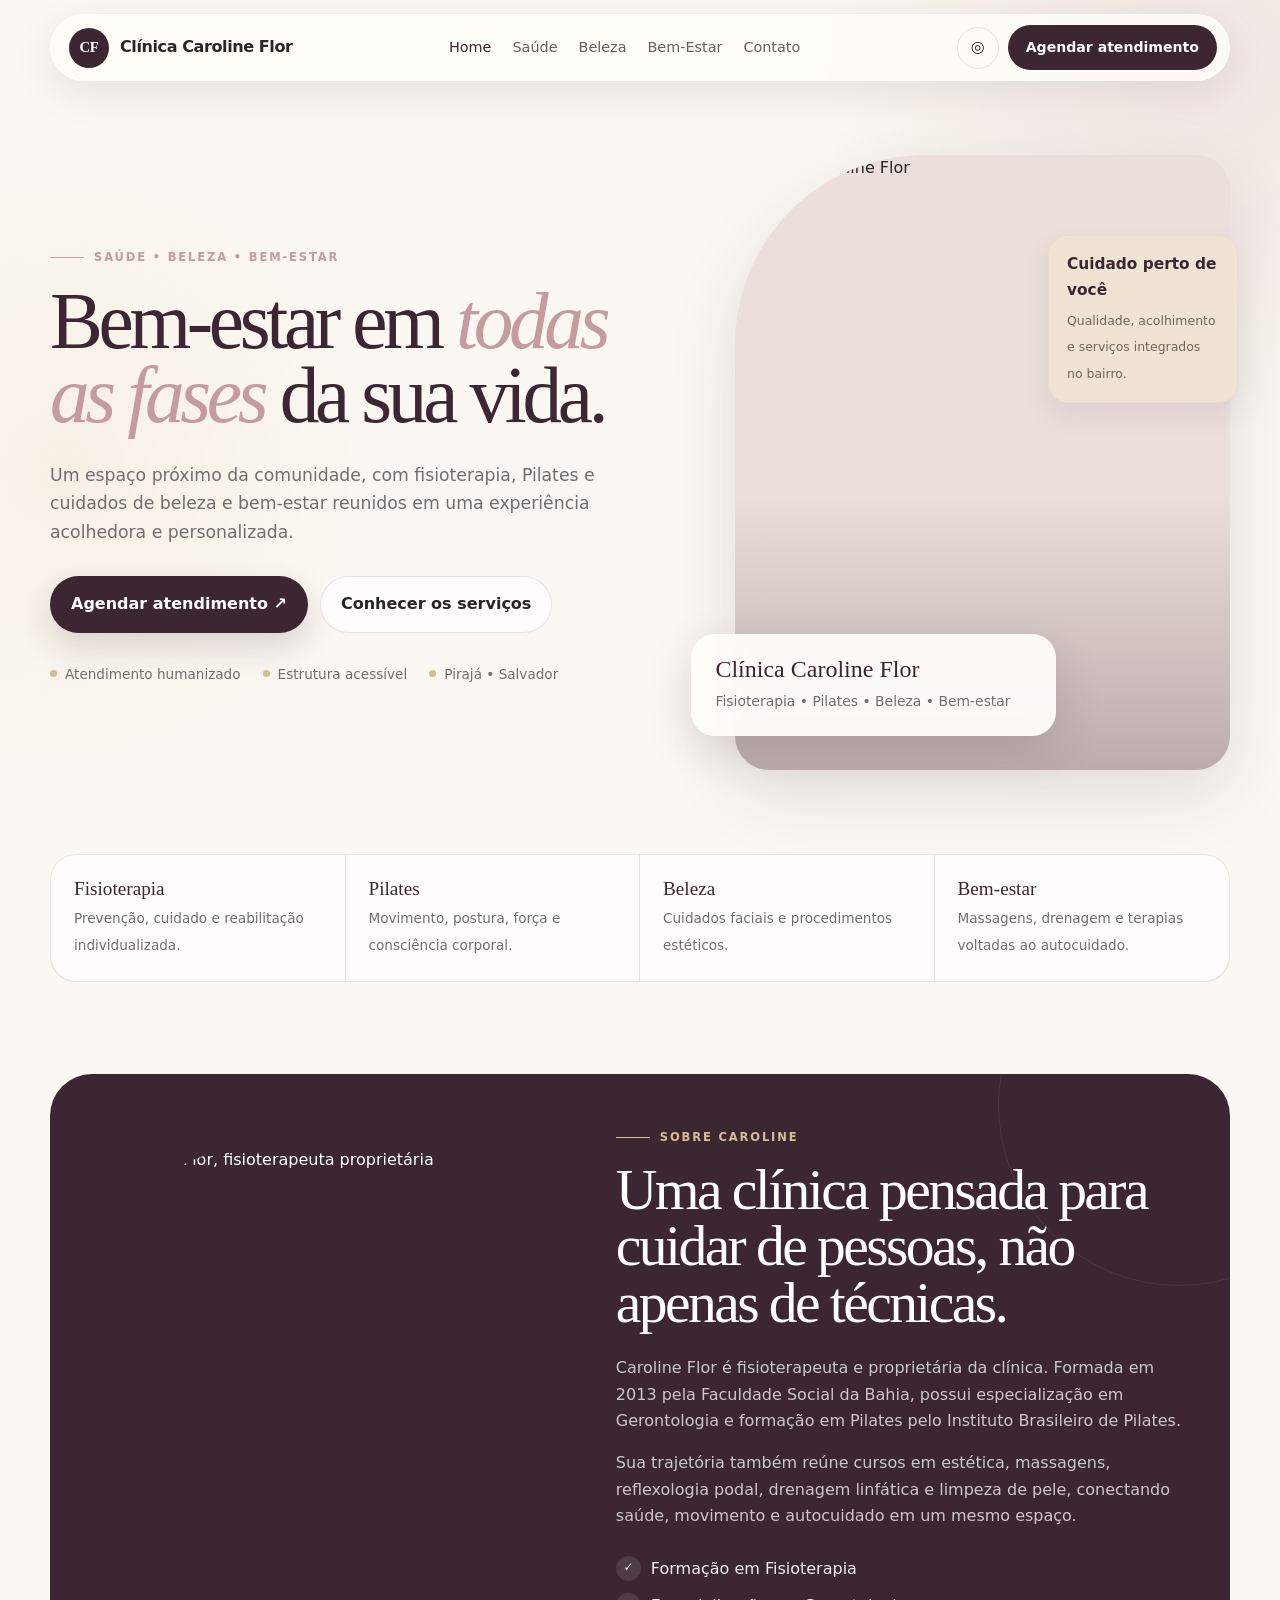
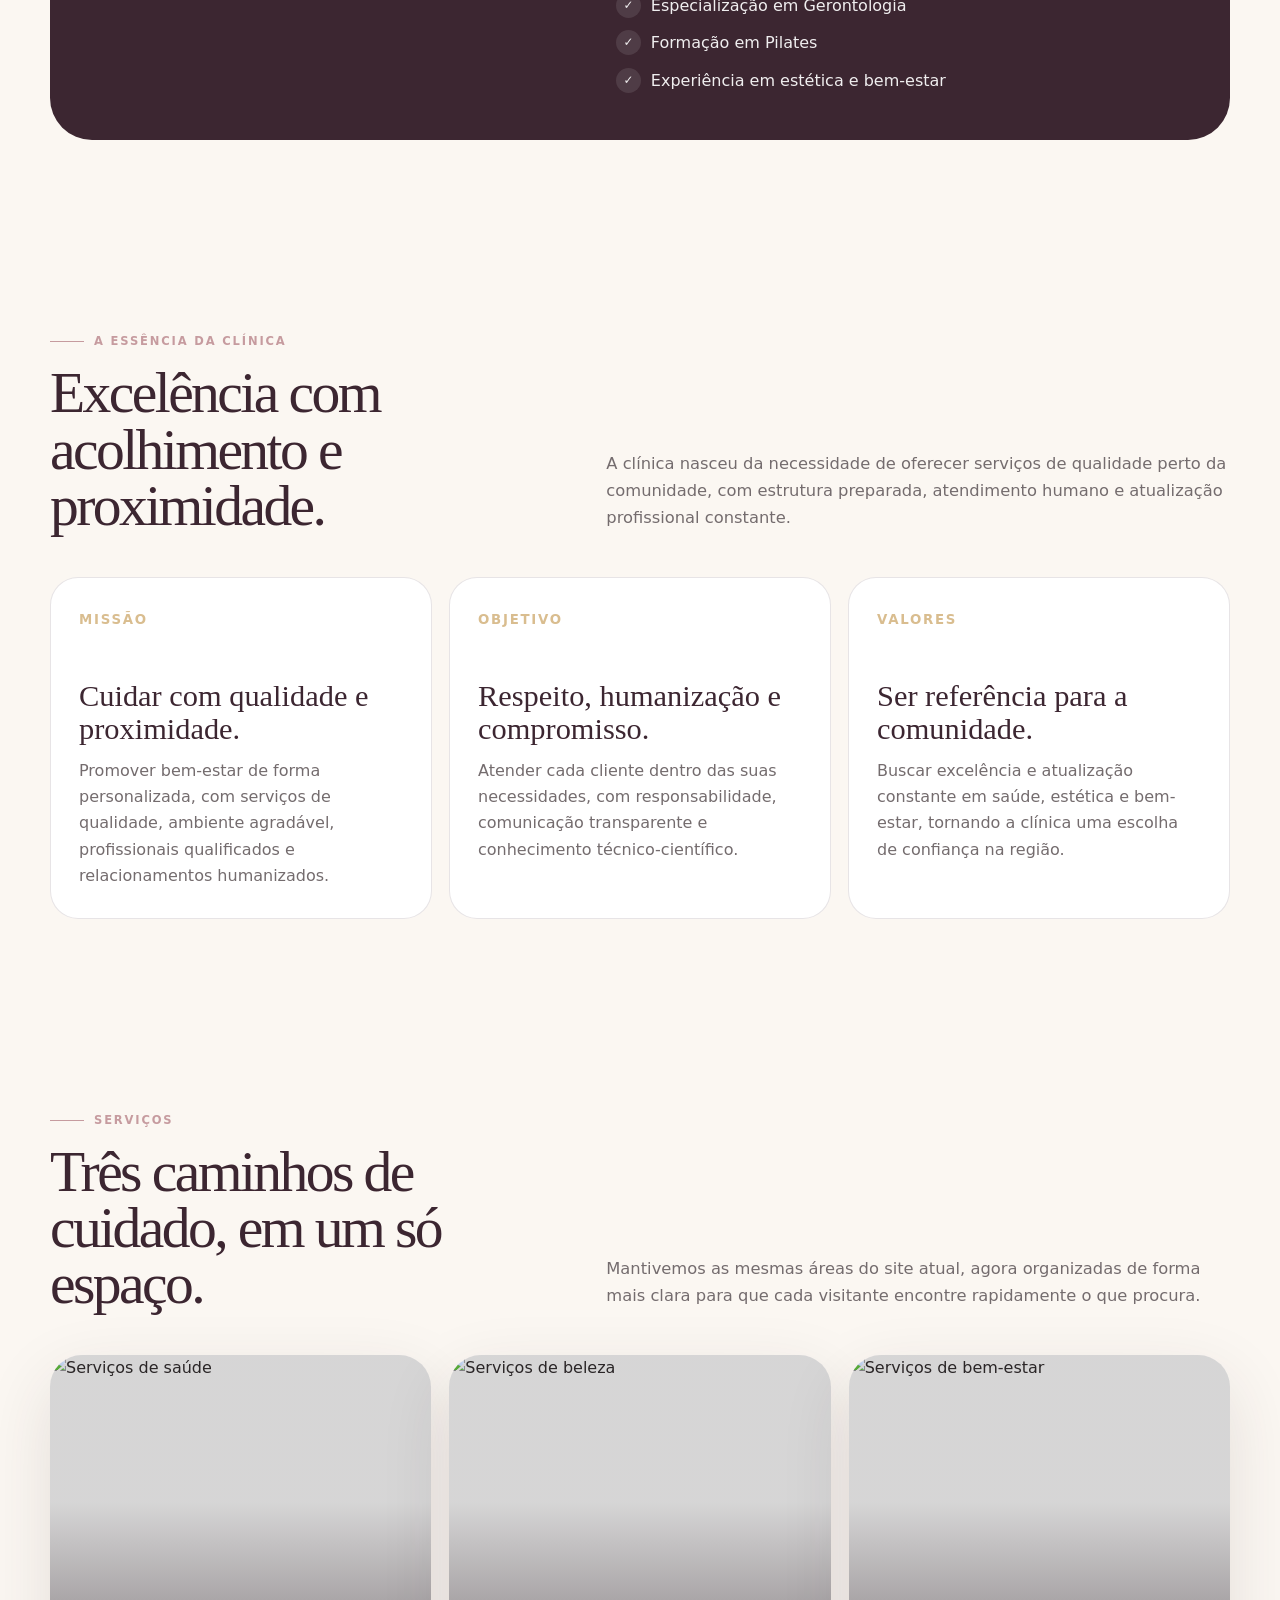
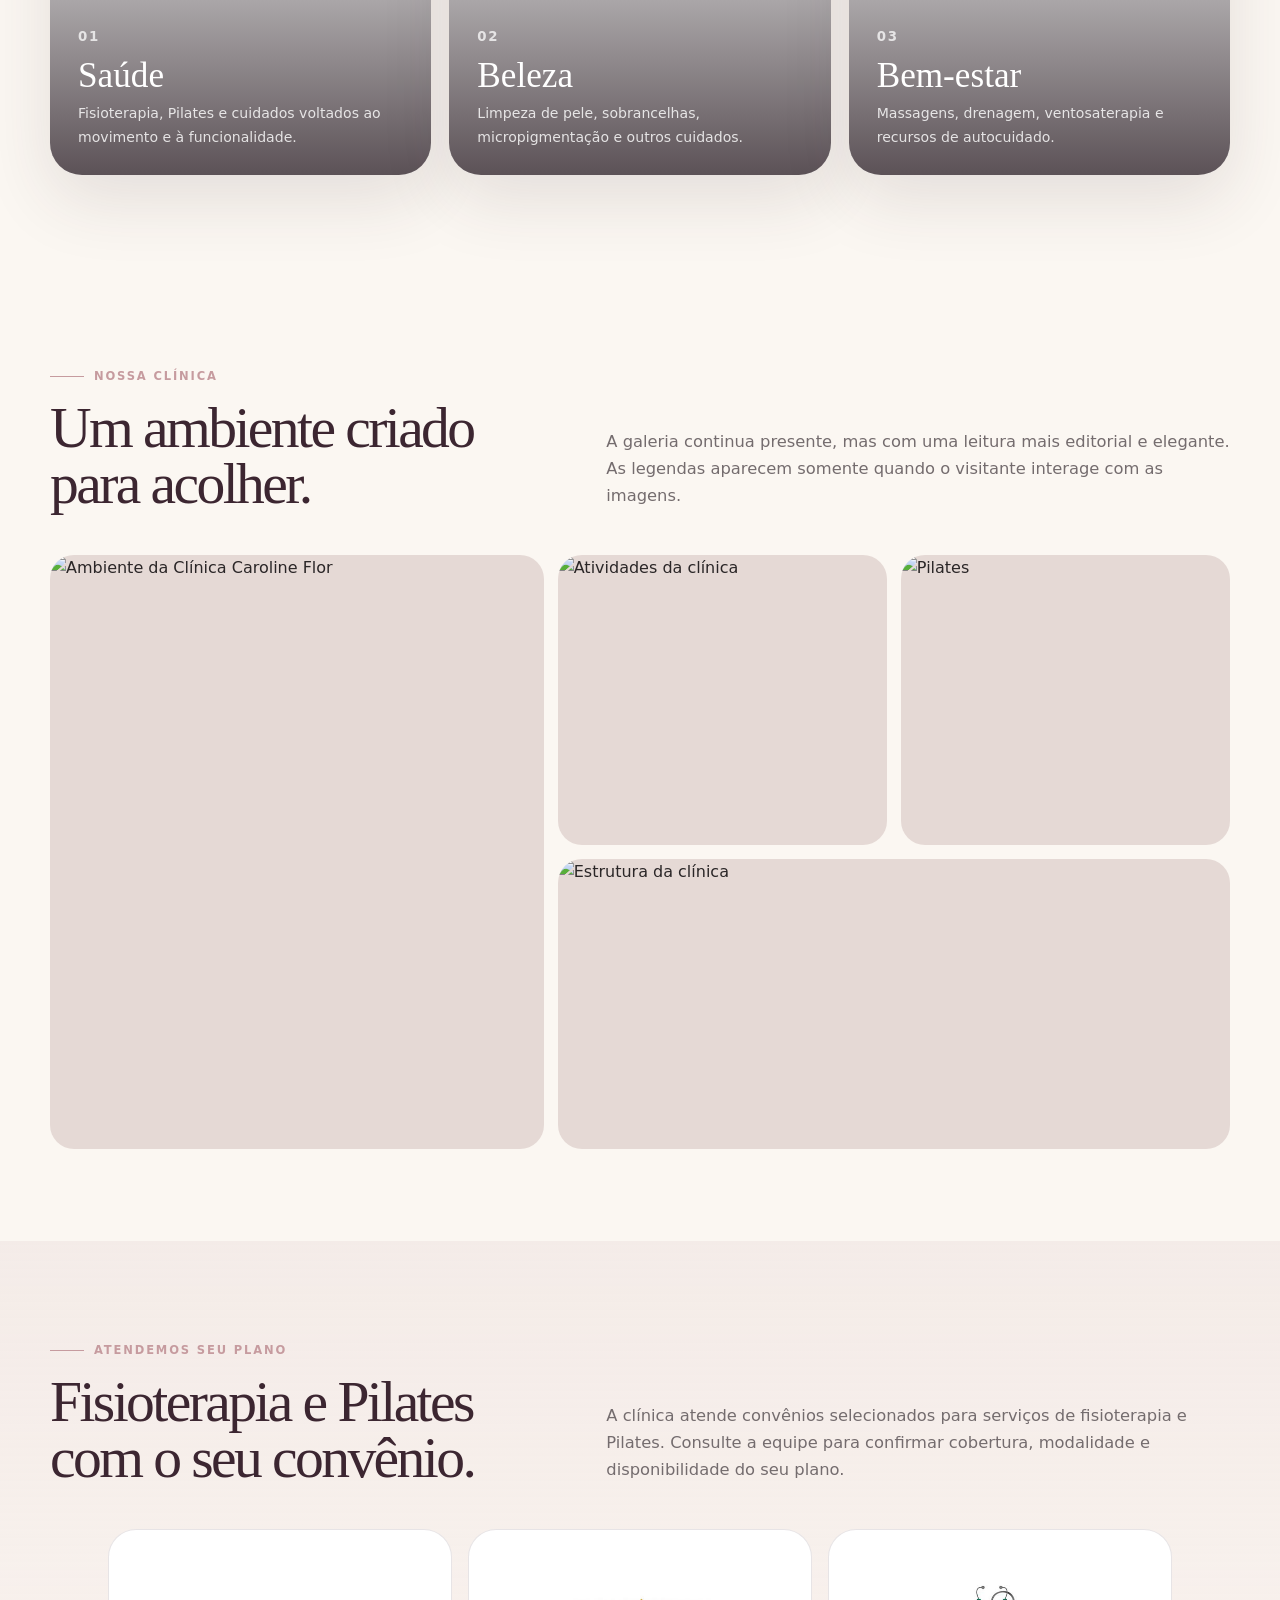
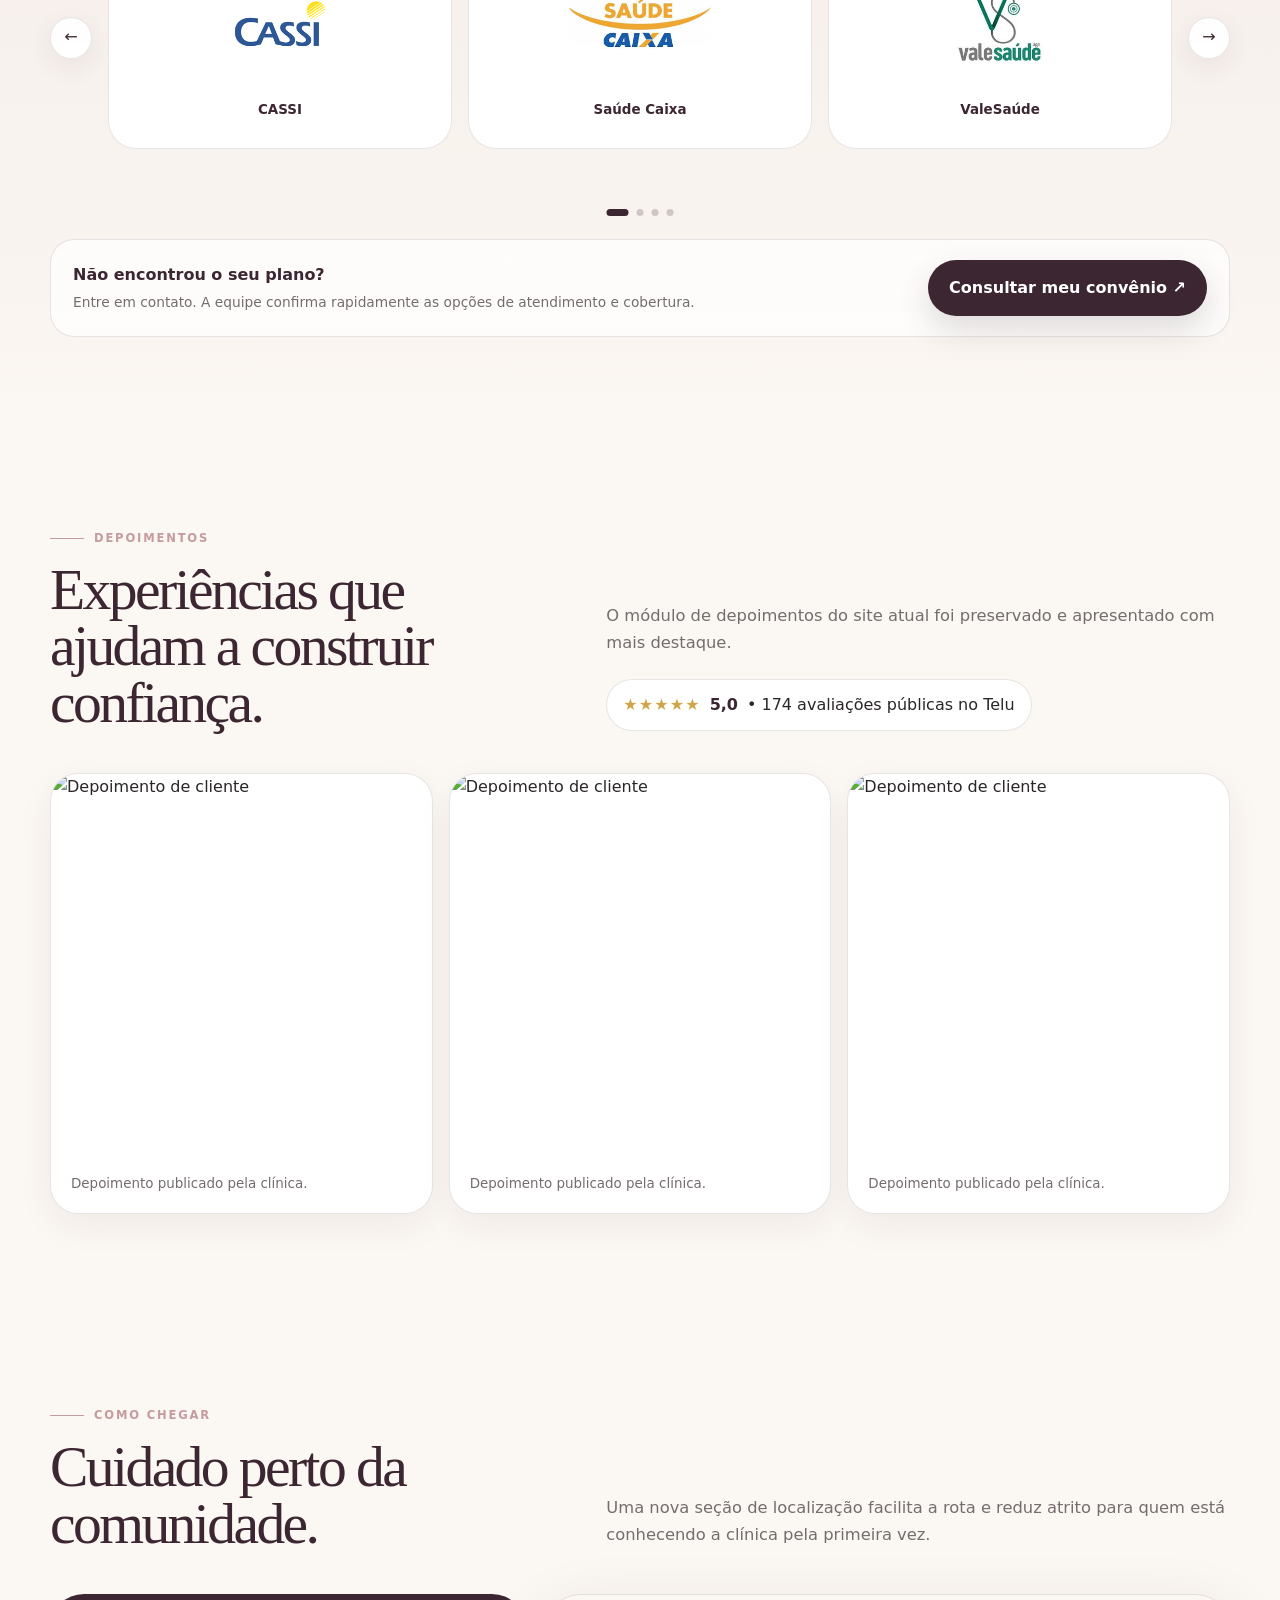
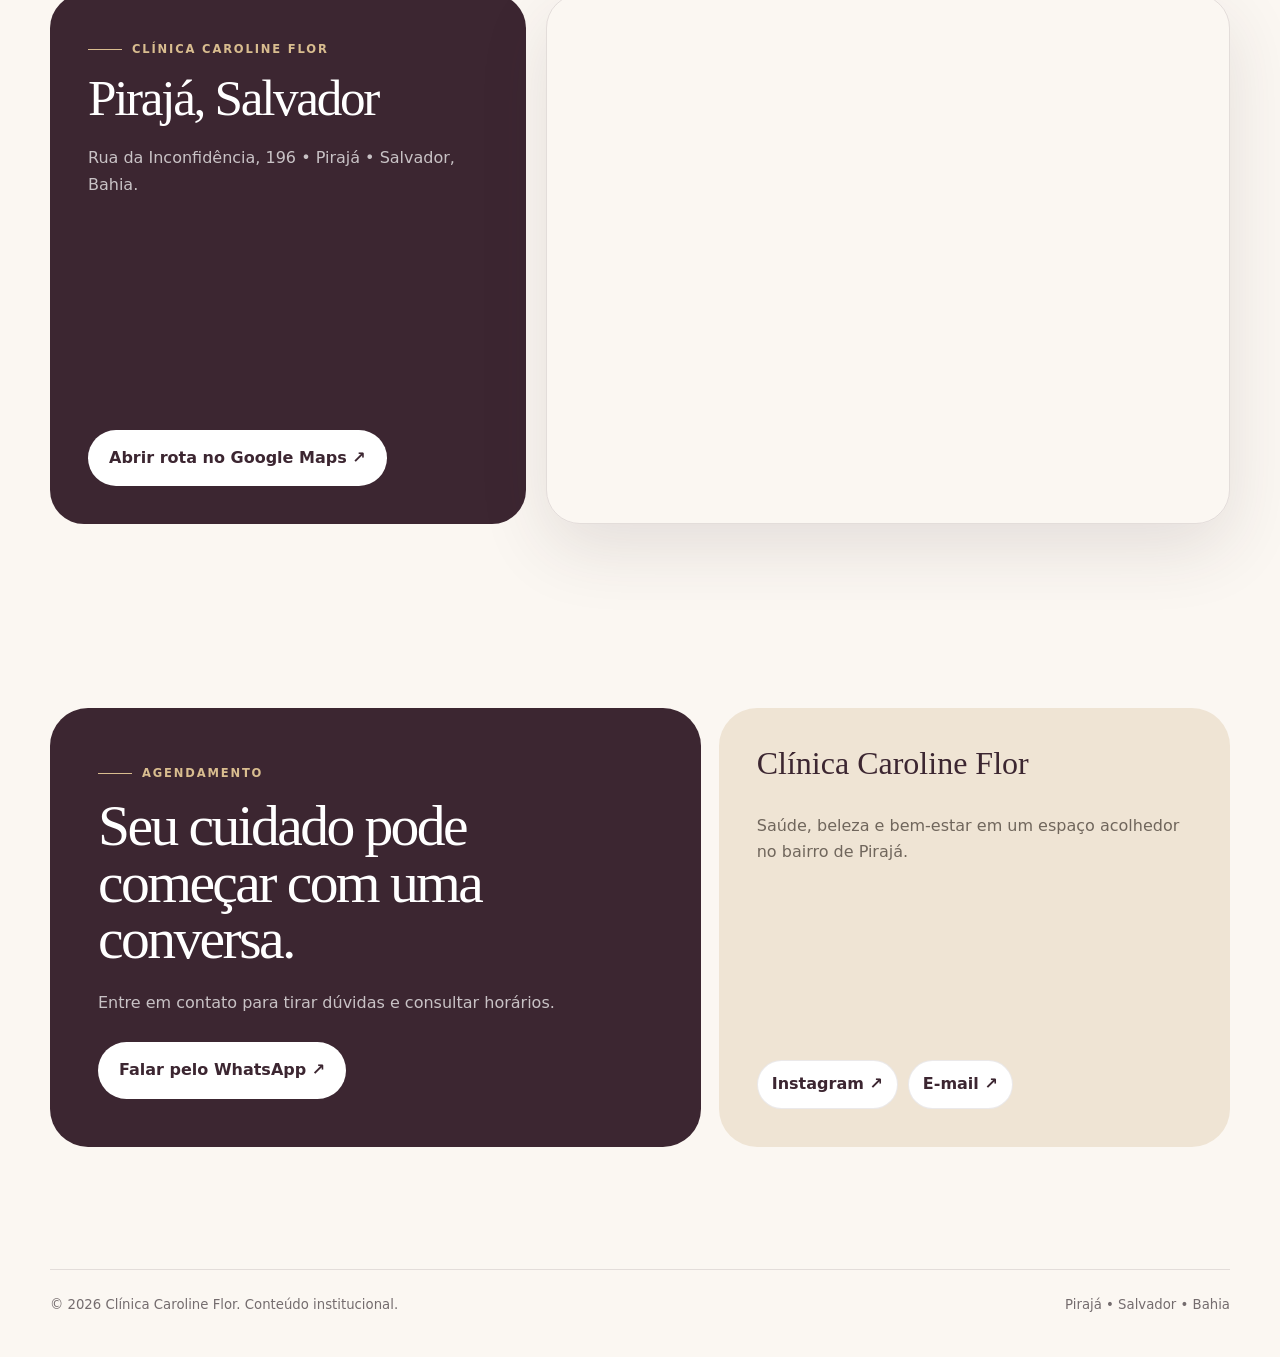
==== commit d7924a72: "second commit" ====
--- a/index.html
+++ b/index.html
@@ -141,36 +141,90 @@
       </p>
     </div>
 
-    <div class="plans-grid reveal">
-      <article class="plan-card">
-        <div class="plan-logo">
-          <img src="assets/images/convenio-cassi.jpg" alt="Convênio CASSI" loading="lazy">
-        </div>
-        <div class="plan-copy">
-          <strong>CASSI</strong>
-          <span>Consulte os atendimentos disponíveis para o seu plano.</span>
-        </div>
-      </article>
-
-      <article class="plan-card">
-        <div class="plan-logo">
-          <img src="assets/images/convenio-saude-caixa.jpg" alt="Convênio Saúde Caixa" loading="lazy">
-        </div>
-        <div class="plan-copy">
-          <strong>Saúde Caixa</strong>
-          <span>Verifique cobertura e disponibilidade diretamente com a clínica.</span>
-        </div>
-      </article>
-
-      <article class="plan-card">
-        <div class="plan-logo">
-          <img src="assets/images/convenio-valesaude.jpg" alt="Convênio ValeSaúde" loading="lazy">
-        </div>
-        <div class="plan-copy">
-          <strong>ValeSaúde</strong>
-          <span>Consulte quais serviços estão disponíveis através do convênio.</span>
-        </div>
-      </article>
+    <div class="plans-carousel reveal" data-plans-carousel>
+      <button class="plans-arrow plans-arrow-prev" type="button" data-plan-prev aria-label="Convênios anteriores">
+        <span aria-hidden="true">←</span>
+      </button>
+
+      <div class="plans-viewport">
+        
+      <div class="plans-slide is-active" data-plan-slide="0" aria-hidden="false">
+        <div class="plans-slide-grid">
+          
+          <article class="plan-logo-card">
+            <img src="assets/images/convenio-cassi.png" alt="Convênio CASSI" loading="lazy">
+            <span>CASSI</span>
+          </article>
+          <article class="plan-logo-card">
+            <img src="assets/images/convenio-saude-caixa.png" alt="Convênio Saúde Caixa" loading="lazy">
+            <span>Saúde Caixa</span>
+          </article>
+          <article class="plan-logo-card">
+            <img src="assets/images/convenio-valesaude.png" alt="Convênio ValeSaúde" loading="lazy">
+            <span>ValeSaúde</span>
+          </article>
+        </div>
+      </div>
+      <div class="plans-slide" data-plan-slide="1" aria-hidden="true">
+        <div class="plans-slide-grid">
+          
+          <article class="plan-logo-card">
+            <img src="assets/images/convenio-codevasf.png" alt="Convênio CODEVASF" loading="lazy">
+            <span>CODEVASF</span>
+          </article>
+          <article class="plan-logo-card">
+            <img src="assets/images/convenio-fachesf.png" alt="Convênio Fachesf" loading="lazy">
+            <span>Fachesf</span>
+          </article>
+          <article class="plan-logo-card">
+            <img src="assets/images/convenio-gama.png" alt="Convênio Gama" loading="lazy">
+            <span>Gama</span>
+          </article>
+        </div>
+      </div>
+      <div class="plans-slide" data-plan-slide="2" aria-hidden="true">
+        <div class="plans-slide-grid">
+          
+          <article class="plan-logo-card">
+            <img src="assets/images/convenio-porto-seguro.png" alt="Convênio Porto Seguro" loading="lazy">
+            <span>Porto Seguro</span>
+          </article>
+          <article class="plan-logo-card">
+            <img src="assets/images/convenio-camed.png" alt="Convênio Camed Saúde" loading="lazy">
+            <span>Camed Saúde</span>
+          </article>
+          <article class="plan-logo-card">
+            <img src="assets/images/convenio-apub.png" alt="Convênio APUB" loading="lazy">
+            <span>APUB</span>
+          </article>
+        </div>
+      </div>
+      <div class="plans-slide" data-plan-slide="3" aria-hidden="true">
+        <div class="plans-slide-grid">
+          
+          <article class="plan-logo-card">
+            <img src="assets/images/convenio-blue.png" alt="Convênio Blue" loading="lazy">
+            <span>Blue</span>
+          </article>
+          <article class="plan-logo-card">
+            <img src="assets/images/convenio-bc-saude.png" alt="Convênio BC Saúde" loading="lazy">
+            <span>BC Saúde</span>
+          </article>
+          <article class="plan-logo-card">
+            <img src="assets/images/convenio-asfeb.png" alt="Convênio ASFEB" loading="lazy">
+            <span>ASFEB</span>
+          </article>
+        </div>
+      </div>
+      </div>
+
+      <button class="plans-arrow plans-arrow-next" type="button" data-plan-next aria-label="Próximos convênios">
+        <span aria-hidden="true">→</span>
+      </button>
+
+      <div class="plans-dots" aria-label="Navegação dos convênios">
+        <button class="plans-dot is-active" type="button" data-plan-dot="0" aria-label="Mostrar grupo 1 de convênios" aria-current="true"></button><button class="plans-dot" type="button" data-plan-dot="1" aria-label="Mostrar grupo 2 de convênios" aria-current="false"></button><button class="plans-dot" type="button" data-plan-dot="2" aria-label="Mostrar grupo 3 de convênios" aria-current="false"></button><button class="plans-dot" type="button" data-plan-dot="3" aria-label="Mostrar grupo 4 de convênios" aria-current="false"></button>
+      </div>
     </div>
 
     <div class="plans-footer reveal">
--- a/assets/css/styles.css
+++ b/assets/css/styles.css
@@ -150,53 +150,114 @@
 
 /* Convênios */
 .plans-section{
-  background:
-    linear-gradient(180deg, rgba(234,217,216,.38), rgba(251,247,242,0));
-}
-.plans-grid{
+  background:linear-gradient(180deg,rgba(234,217,216,.38),rgba(251,247,242,0));
+}
+.plans-carousel{
+  position:relative;
+  padding:0 58px 42px;
+}
+.plans-viewport{
+  position:relative;
+  min-height:250px;
+}
+.plans-slide{
+  display:none;
+}
+.plans-slide.is-active{
+  display:block;
+  animation:plansFade .32s ease;
+}
+@keyframes plansFade{
+  from{opacity:.3;transform:translateY(5px)}
+  to{opacity:1;transform:none}
+}
+.plans-slide-grid{
   display:grid;
-  grid-template-columns:repeat(3,1fr);
+  grid-template-columns:repeat(3,minmax(0,1fr));
   gap:16px;
 }
-.plan-card{
+.plan-logo-card{
+  min-width:0;
+  min-height:220px;
+  padding:24px 22px 18px;
   background:#fff;
   border:1px solid var(--line);
   border-radius:28px;
-  overflow:hidden;
-  min-height:275px;
   display:flex;
   flex-direction:column;
-  transition:transform .23s ease, box-shadow .23s ease;
-}
-.plan-card:hover{
+  align-items:center;
+  justify-content:center;
+  gap:13px;
+  overflow:hidden;
+  transition:transform .22s ease,box-shadow .22s ease,border-color .22s ease;
+}
+.plan-logo-card:hover{
   transform:translateY(-4px);
   box-shadow:var(--shadow);
-}
-.plan-logo{
-  height:165px;
-  padding:24px 28px 10px;
+  border-color:rgba(60,38,49,.18);
+}
+.plan-logo-card img{
+  display:block;
+  width:auto;
+  height:auto;
+  max-width:min(100%,270px);
+  max-height:125px;
+  object-fit:contain;
+  object-position:center;
+  flex:0 0 auto;
+}
+.plan-logo-card span{
+  color:var(--wine);
+  font-size:.84rem;
+  font-weight:800;
+  text-align:center;
+}
+.plans-arrow{
+  position:absolute;
+  top:88px;
+  z-index:3;
+  width:42px;
+  height:42px;
+  border-radius:50%;
+  border:1px solid var(--line);
+  background:rgba(255,255,255,.94);
+  color:var(--wine);
   display:grid;
   place-items:center;
-  background:linear-gradient(180deg,#fff,#fcfaf7);
-}
-.plan-logo img{
-  width:100%;
-  height:100%;
-  object-fit:contain;
-}
-.plan-copy{
-  padding:18px 24px 24px;
-  border-top:1px solid rgba(60,38,49,.07);
-}
-.plan-copy strong{
-  display:block;
-  font:500 1.32rem Georgia,serif;
-  color:var(--wine);
-  margin-bottom:5px;
-}
-.plan-copy span{
-  color:var(--muted);
-  font-size:.86rem;
+  cursor:pointer;
+  box-shadow:0 8px 24px rgba(60,38,49,.08);
+  transition:.2s ease;
+}
+.plans-arrow:hover{
+  background:var(--wine);
+  color:#fff;
+  transform:translateY(-1px);
+}
+.plans-arrow-prev{left:0}
+.plans-arrow-next{right:0}
+.plans-dots{
+  position:absolute;
+  left:50%;
+  bottom:5px;
+  transform:translateX(-50%);
+  display:flex;
+  align-items:center;
+  gap:8px;
+}
+.plans-dot{
+  width:7px;
+  height:7px;
+  padding:0;
+  border:0;
+  border-radius:50%;
+  background:rgba(60,38,49,.22);
+  cursor:pointer;
+  transition:.2s ease;
+}
+.plans-dot.is-active{
+  width:22px;
+  border-radius:999px;
+  background:var(--wine);
 }
 .plans-footer{
   margin-top:18px;
@@ -219,9 +280,7 @@
   color:var(--muted);
   font-size:.86rem;
 }
-.plans-footer .btn{
-  flex:0 0 auto;
-}
+.plans-footer .btn{flex:0 0 auto}
 
 .testimonials{display:grid;grid-template-columns:repeat(3,1fr);gap:16px}
 .testimonial{
@@ -301,9 +360,19 @@
   .hero-visual{min-height:560px;max-width:680px;width:100%;margin:auto}
   .feature-strip{grid-template-columns:1fr 1fr}
   .feature:nth-child(2){border-right:0}.feature:nth-child(-n+2){border-bottom:1px solid var(--line)}
-  .pillars,.category-grid,.services,.testimonials,.plans-grid{grid-template-columns:1fr 1fr}
+  .pillars,.category-grid,.services,.testimonials{grid-template-columns:1fr 1fr}
 }
 @media(max-width:720px){
+  .plans-carousel{padding:0 0 46px}
+  .plans-slide-grid{grid-template-columns:1fr}
+  .plan-logo-card{min-height:170px}
+  .plan-logo-card img{max-height:95px;max-width:240px}
+  .plans-arrow{top:auto;bottom:0}
+  .plans-arrow-prev{left:0}
+  .plans-arrow-next{right:0}
+  .plans-dots{bottom:14px}
+  .plans-footer{align-items:flex-start;flex-direction:column}
+
   .container{width:min(calc(100% - 26px),var(--container))}
   .nav-links{display:none;position:absolute;left:14px;right:14px;top:70px;padding:18px;background:#fff;border:1px solid var(--line);border-radius:24px;box-shadow:var(--shadow);flex-direction:column;align-items:stretch}
   .nav-links.open{display:flex}
@@ -316,7 +385,7 @@
   .hero-visual{min-height:490px}
   .hero-frame{inset:0 0 0 5%;border-radius:125px 28px 28px 28px}
   .hero-note{display:none}
-  .feature-strip,.pillars,.category-grid,.services,.testimonials,.plans-grid{grid-template-columns:1fr}
+  .feature-strip,.pillars,.category-grid,.services,.testimonials{grid-template-columns:1fr}
   .feature{border-right:0;border-bottom:1px solid var(--line)}
   .feature:last-child{border-bottom:0}
   .about{padding:22px;border-radius:28px}
@@ -326,8 +395,7 @@
   .gallery figure:nth-child(4){grid-column:1/3}
   .form-grid{grid-template-columns:1fr}
   .field.full{grid-column:auto}
-  .plans-footer{align-items:flex-start;flex-direction:column}
-  .contact-form,.contact-info,.cta-main,.cta-side{padding:30px}
+    .contact-form,.contact-info,.cta-main,.cta-side{padding:30px}
 }
 @media(prefers-reduced-motion:reduce){
   html{scroll-behavior:auto}
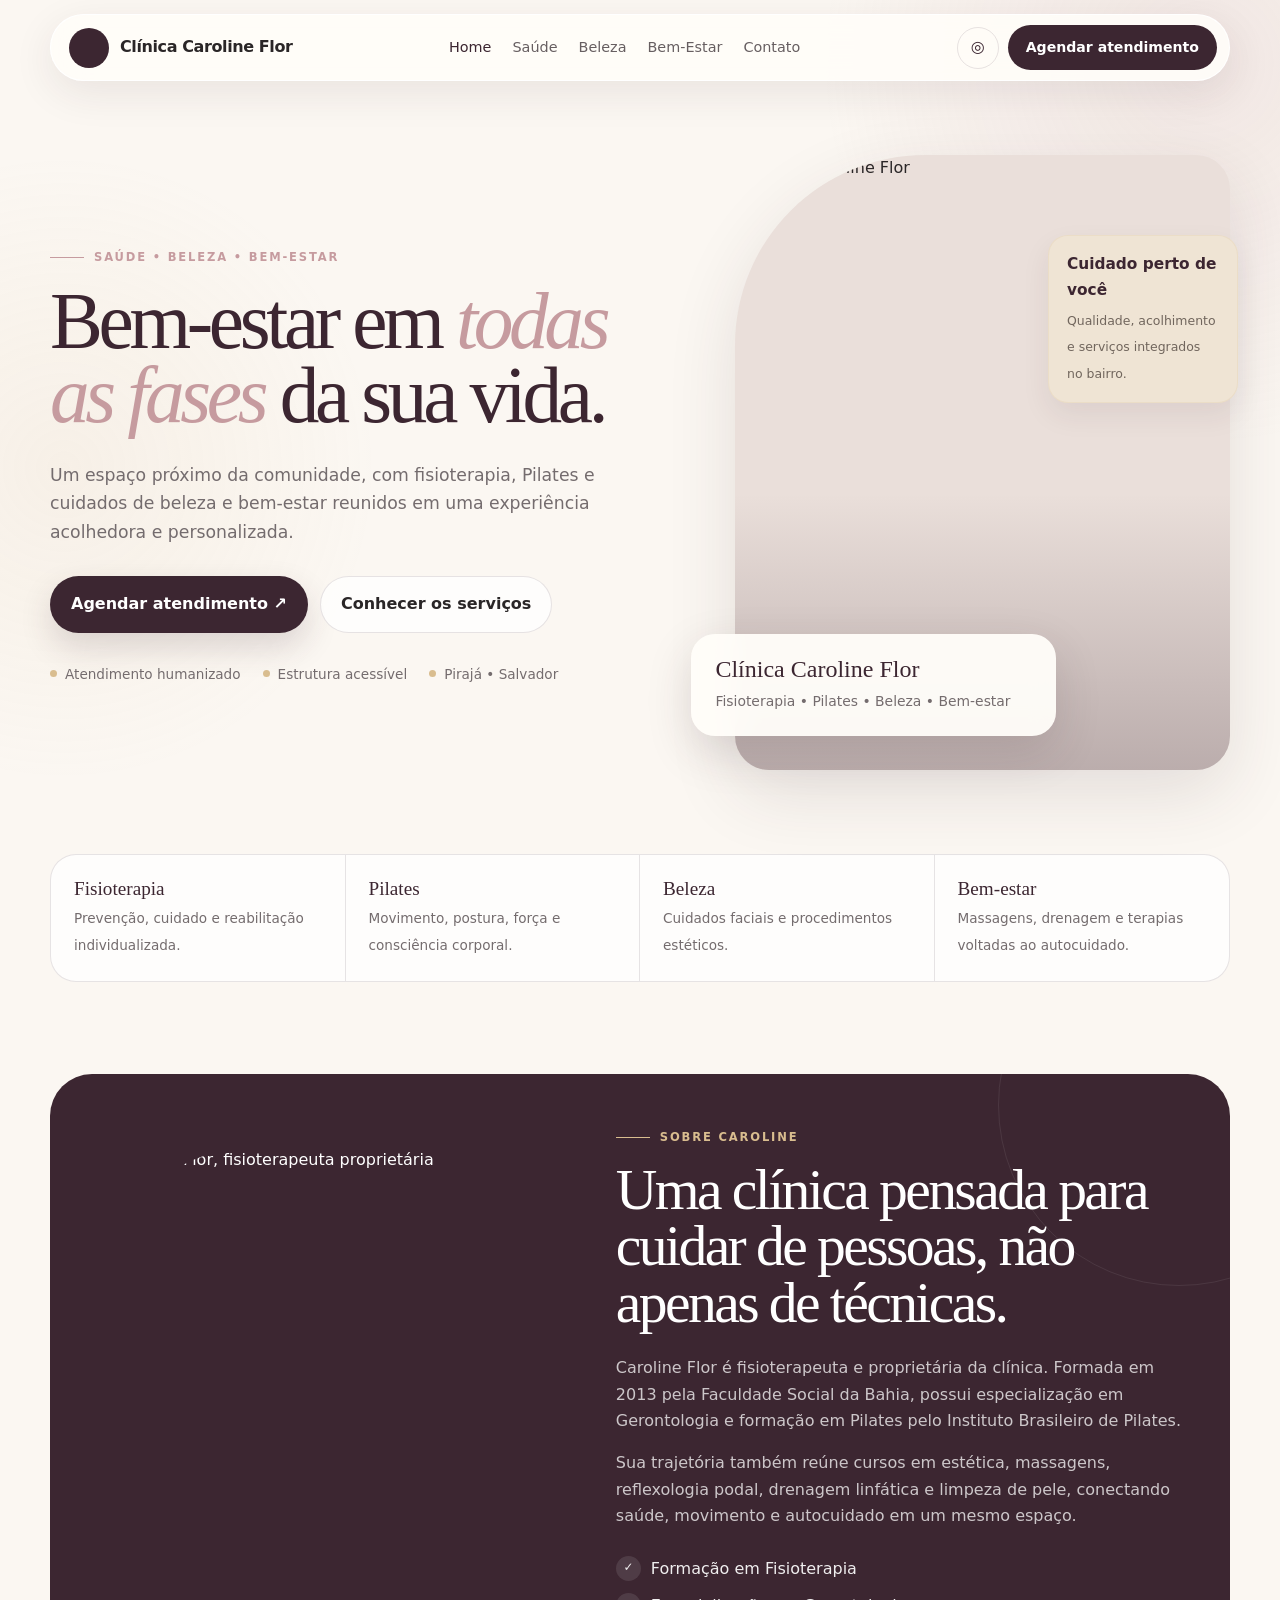
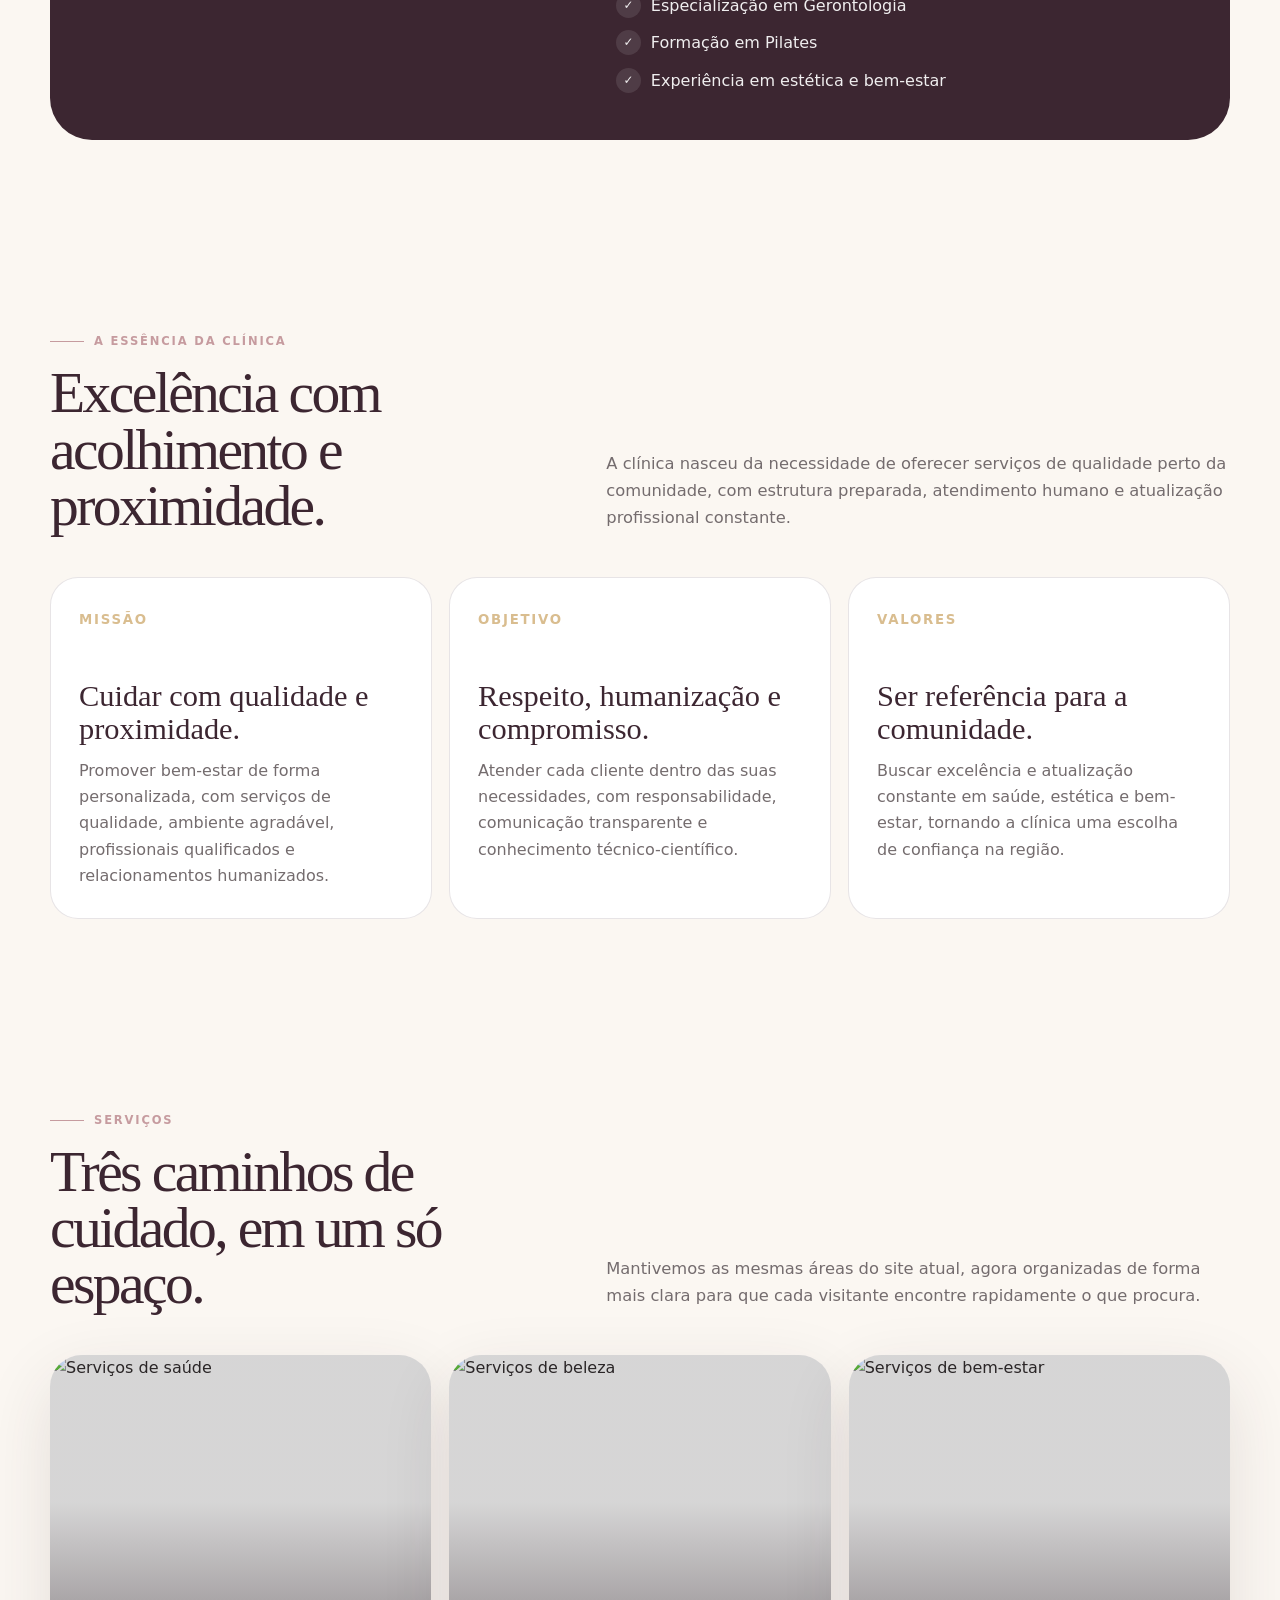
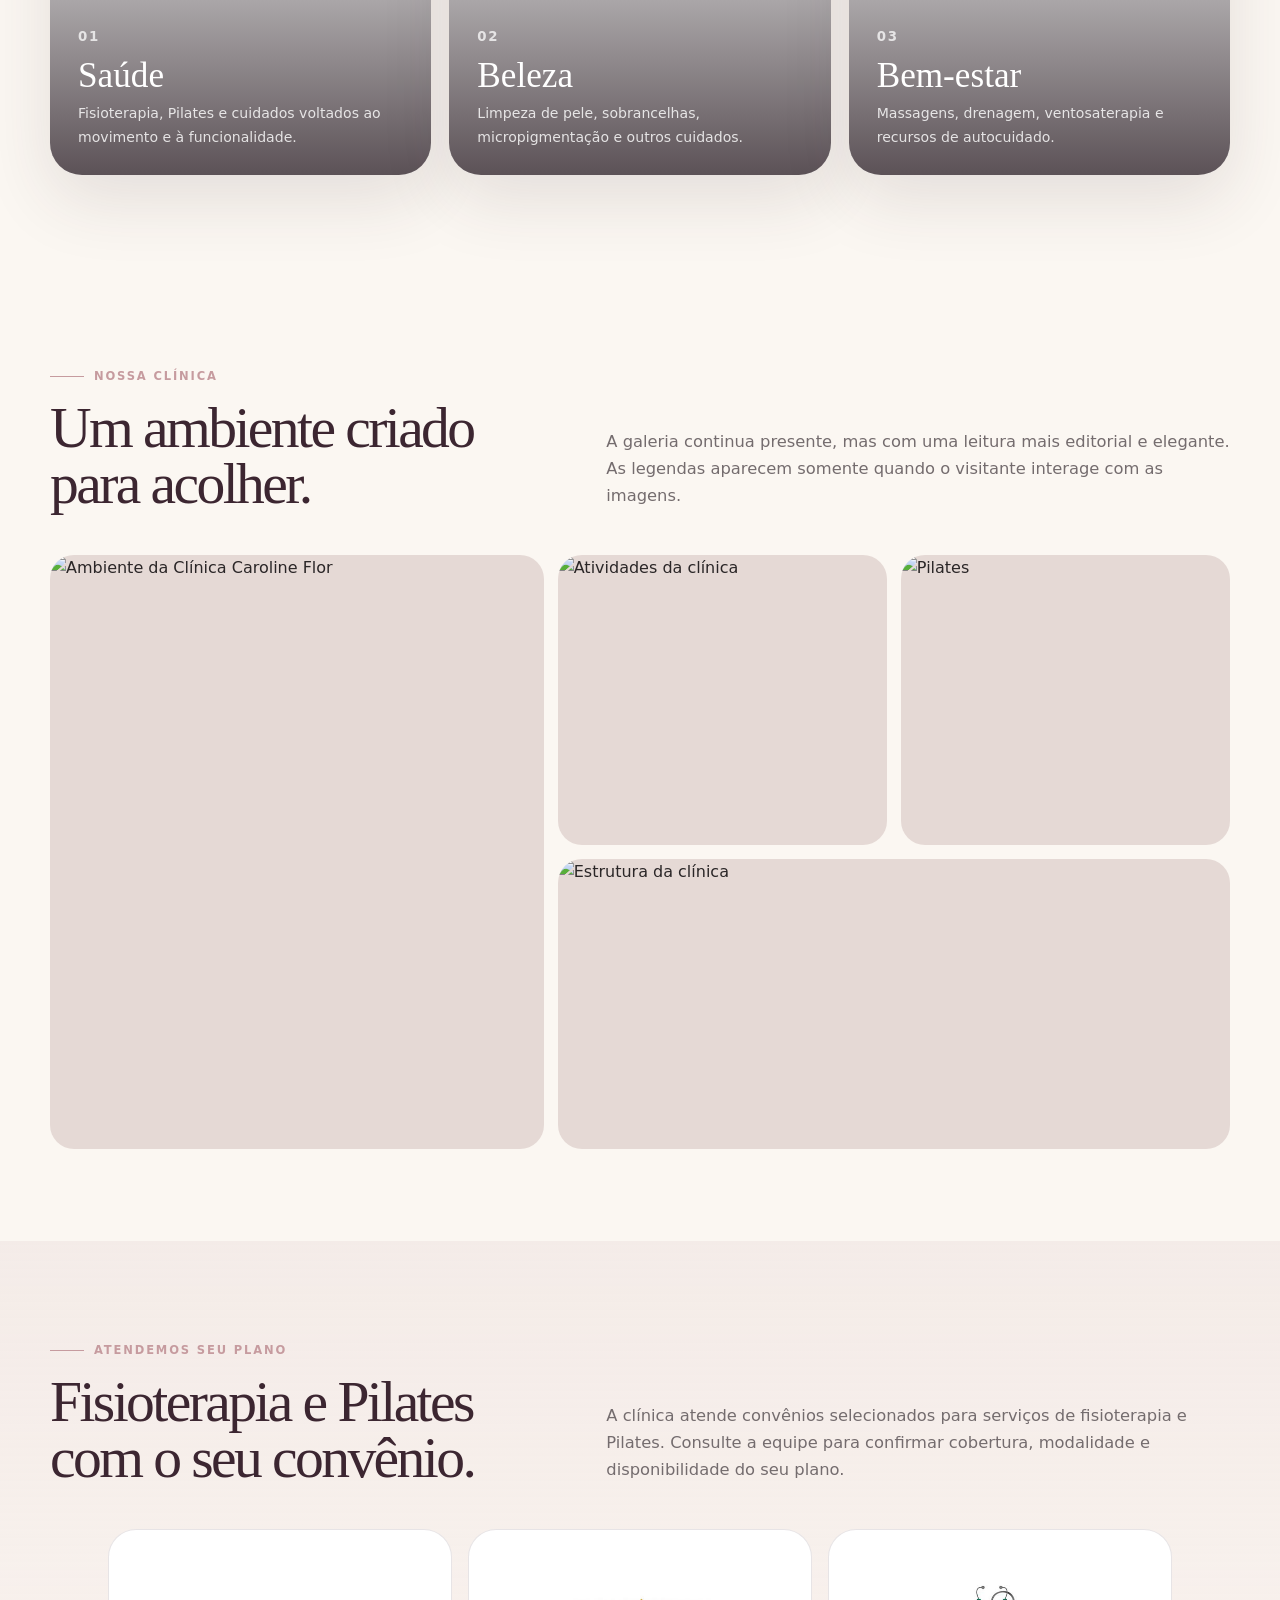
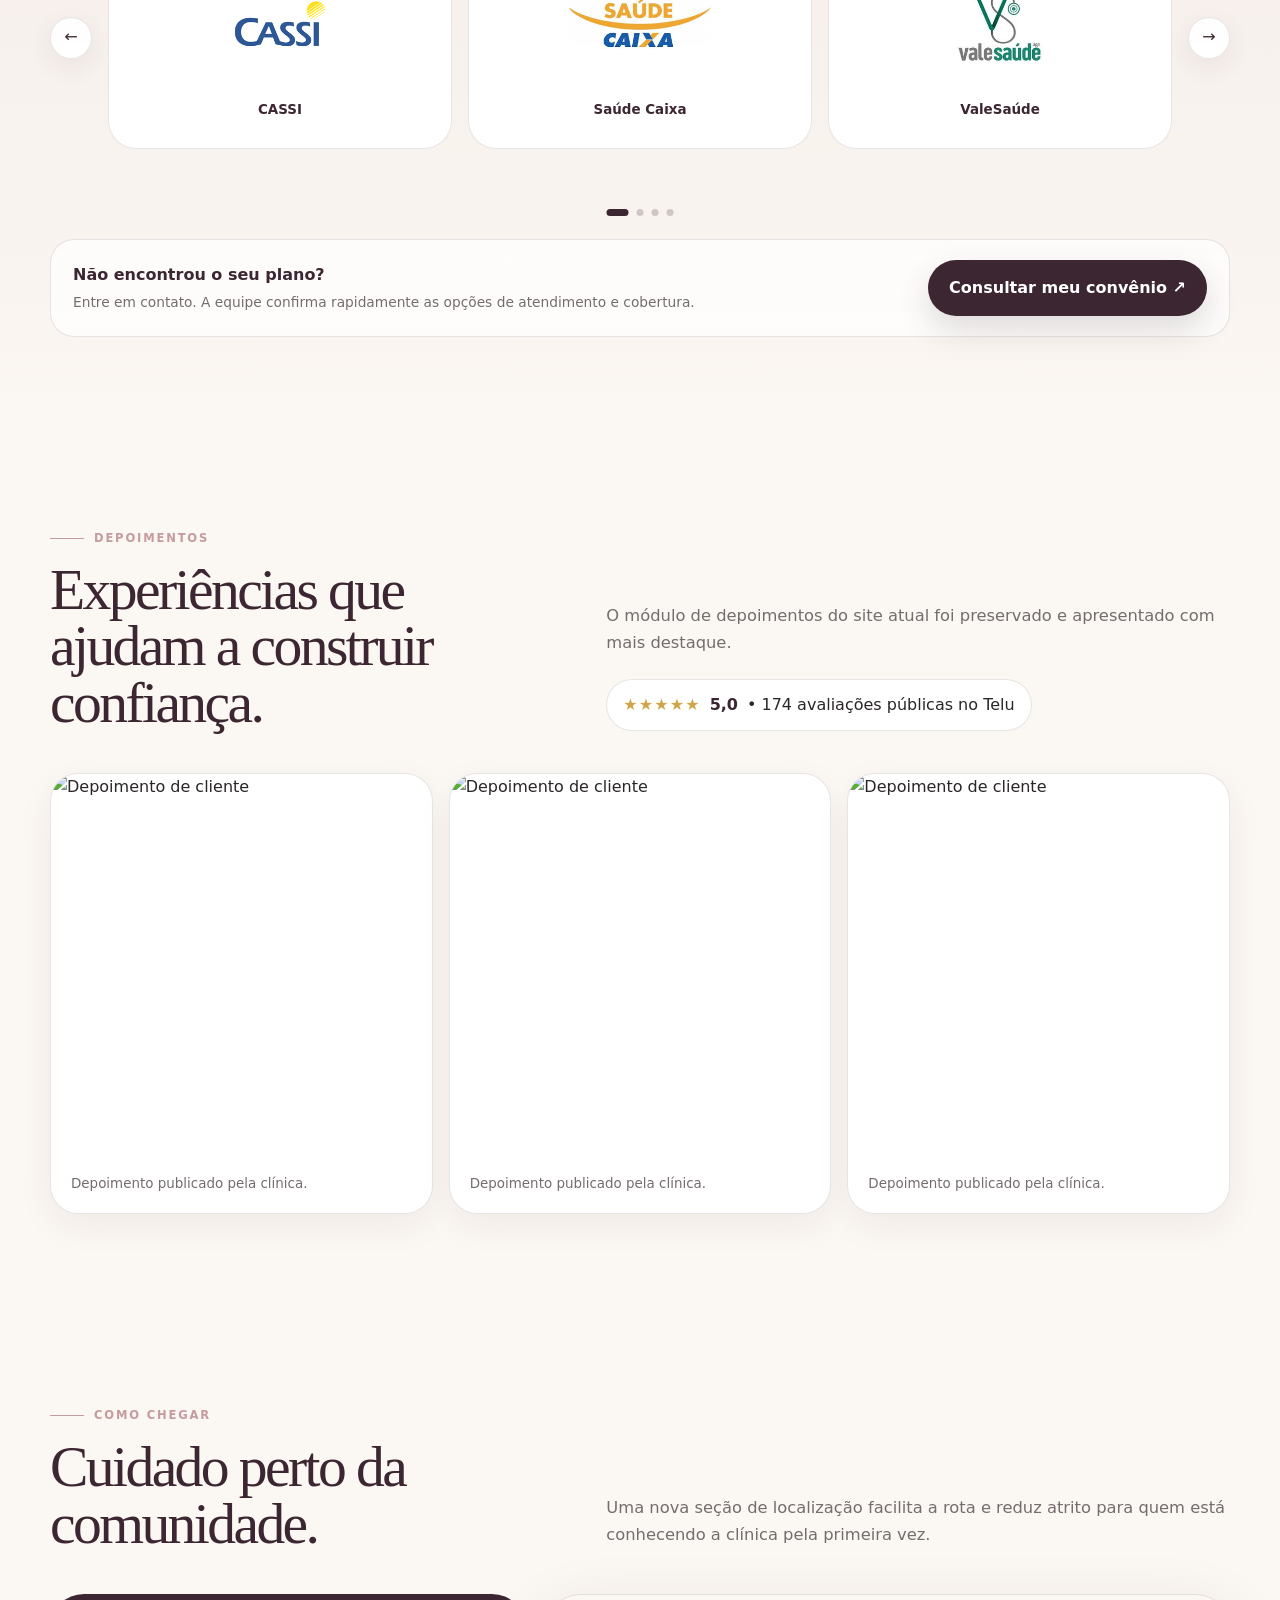
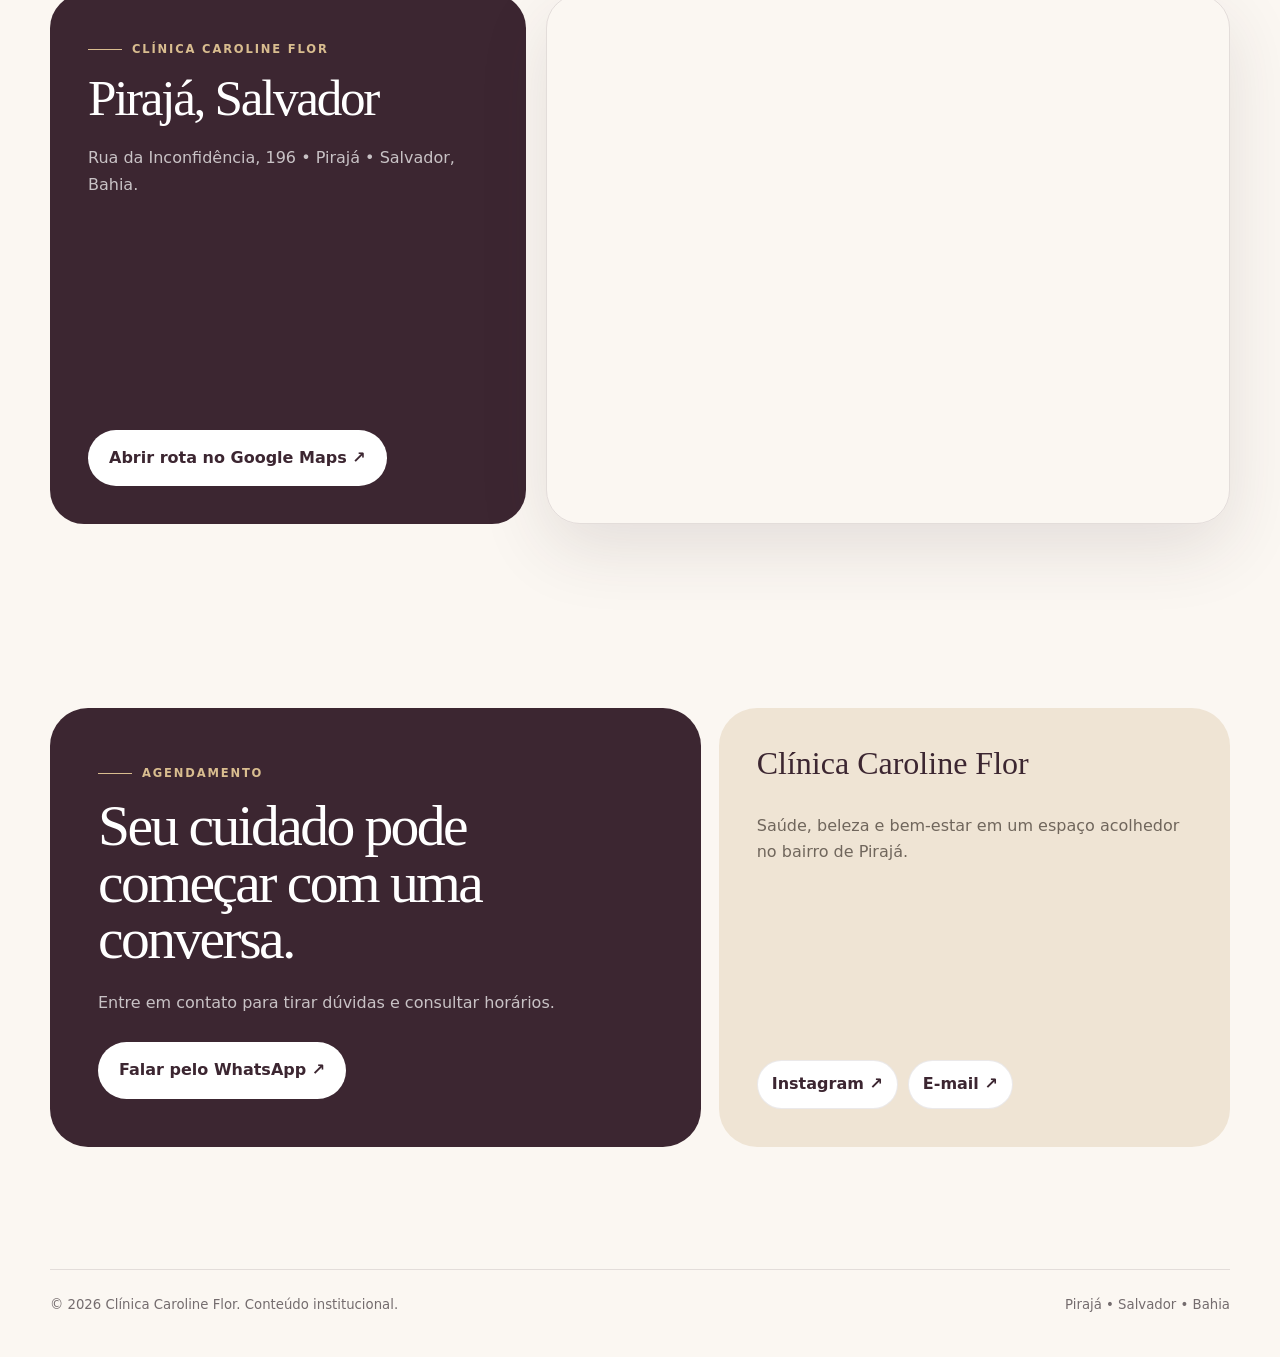
==== commit 6176dfe7: "quinto commit" ====
--- a/index.html
+++ b/index.html
@@ -14,7 +14,7 @@
   <div class="nav-shell">
     <nav aria-label="Navegação principal">
       <a class="brand" href="index.html">
-        <span class="brand-mark">CF</span>
+        <span rel="icon" href="assets/images/favicon.svg" type="image/svg+xml" class="brand-mark"></span>
         <span>Clínica Caroline Flor</span>
       </a>
       <div class="nav-links" id="navLinks"><a class="active" href="index.html">Home</a>
@@ -48,7 +48,7 @@
       </div>
     </div>
     <div class="hero-visual reveal">
-      <div class="hero-frame"><img src="https://static.wixstatic.com/media/966a31_cef7a844ac814ec7a2915d1f9e00d41f~mv2.jpg/v1/fill/w_754%2Ch_503%2Cal_c%2Cq_85%2Cusm_0.66_1.00_0.01%2Cenc_avif%2Cquality_auto/966a31_cef7a844ac814ec7a2915d1f9e00d41f~mv2.jpg" alt="Clínica Caroline Flor" loading="eager"></div>
+      <div class="hero-frame"><img src="https://static.wixstatic.com/media/966a31_8972b4ddd4d44dfb9f5317b629214aef~mv2.jpg/v1/crop/x_0%2Cy_333%2Cw_3472%2Ch_4334/fill/w_419%2Ch_523%2Cal_c%2Cq_80%2Cusm_0.66_1.00_0.01%2Cenc_avif%2Cquality_auto/Foto%20perfil.jpg" alt="Clínica Caroline Flor" loading="eager"></div>
       <div class="hero-note"><b>Cuidado perto de você</b><span>Qualidade, acolhimento e serviços integrados no bairro.</span></div>
       <div class="hero-badge"><strong>Clínica Caroline Flor</strong><span>Fisioterapia • Pilates • Beleza • Bem-estar</span></div>
     </div>
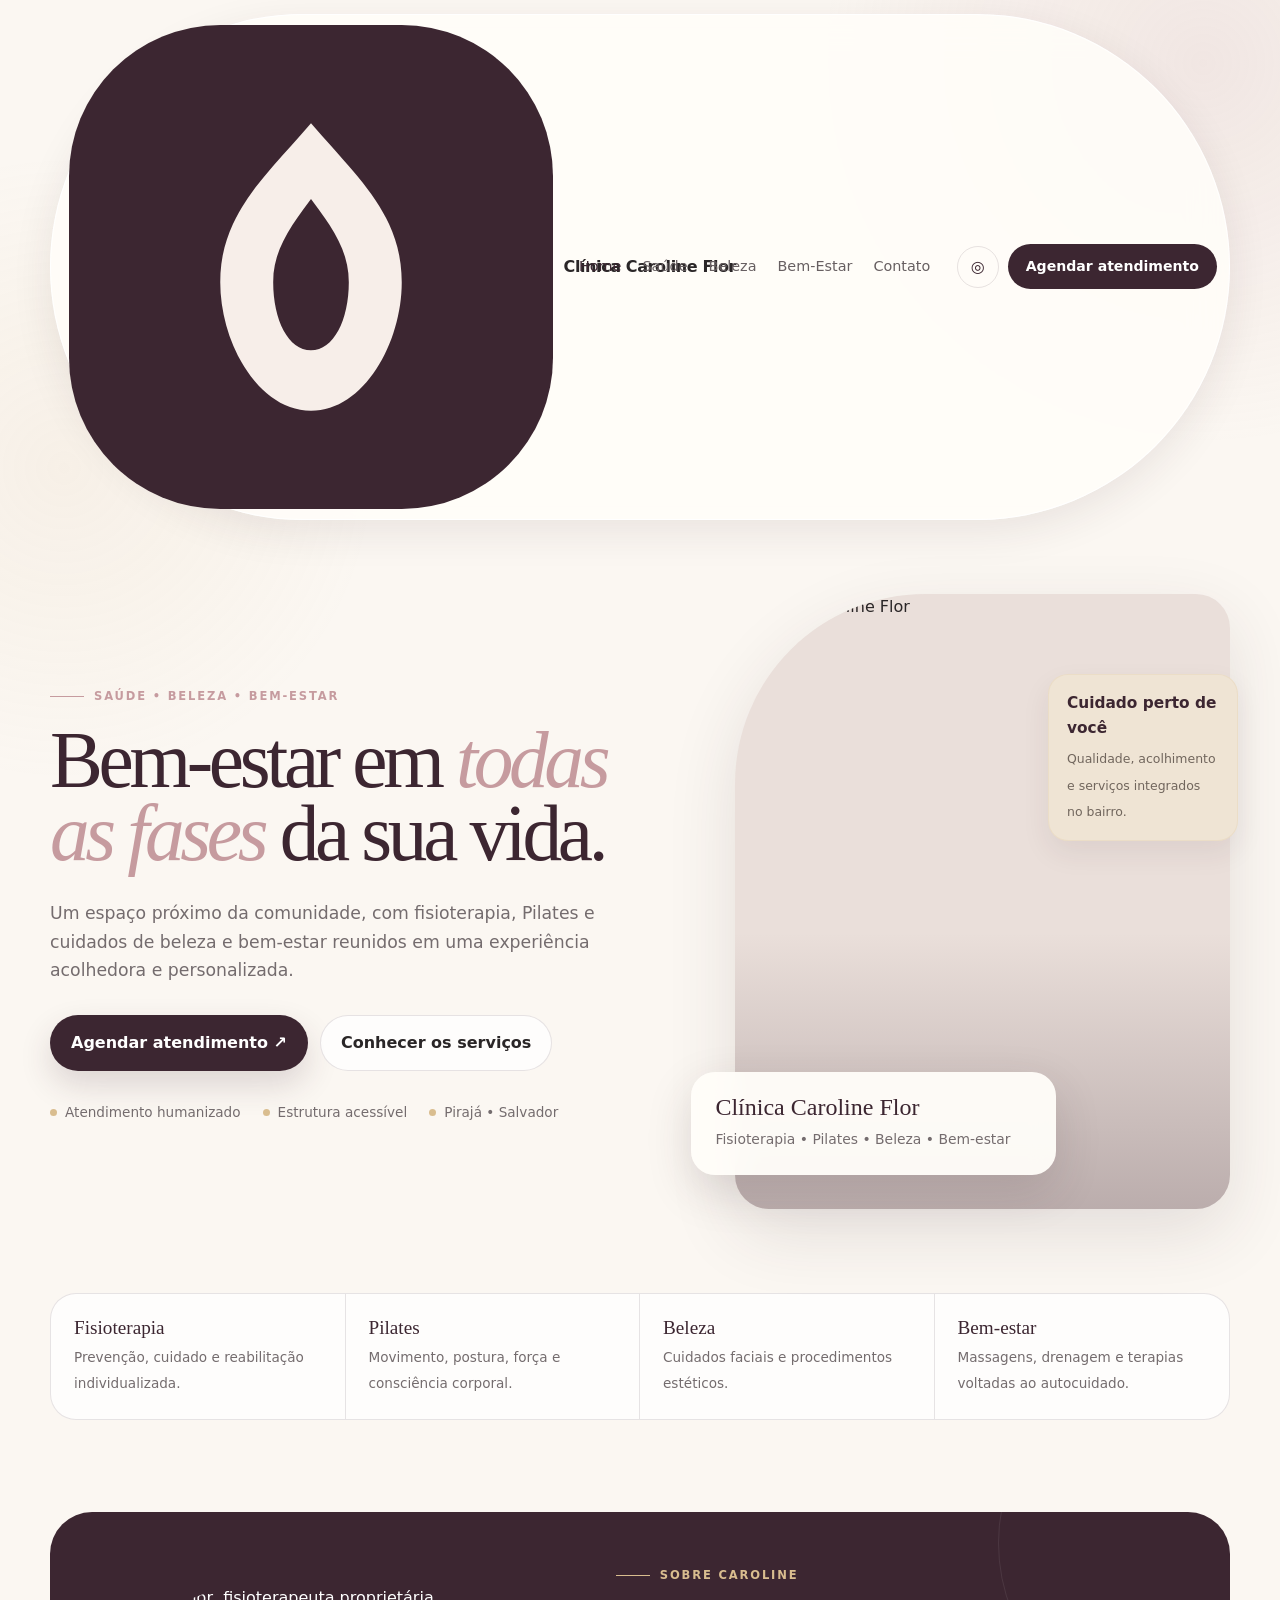
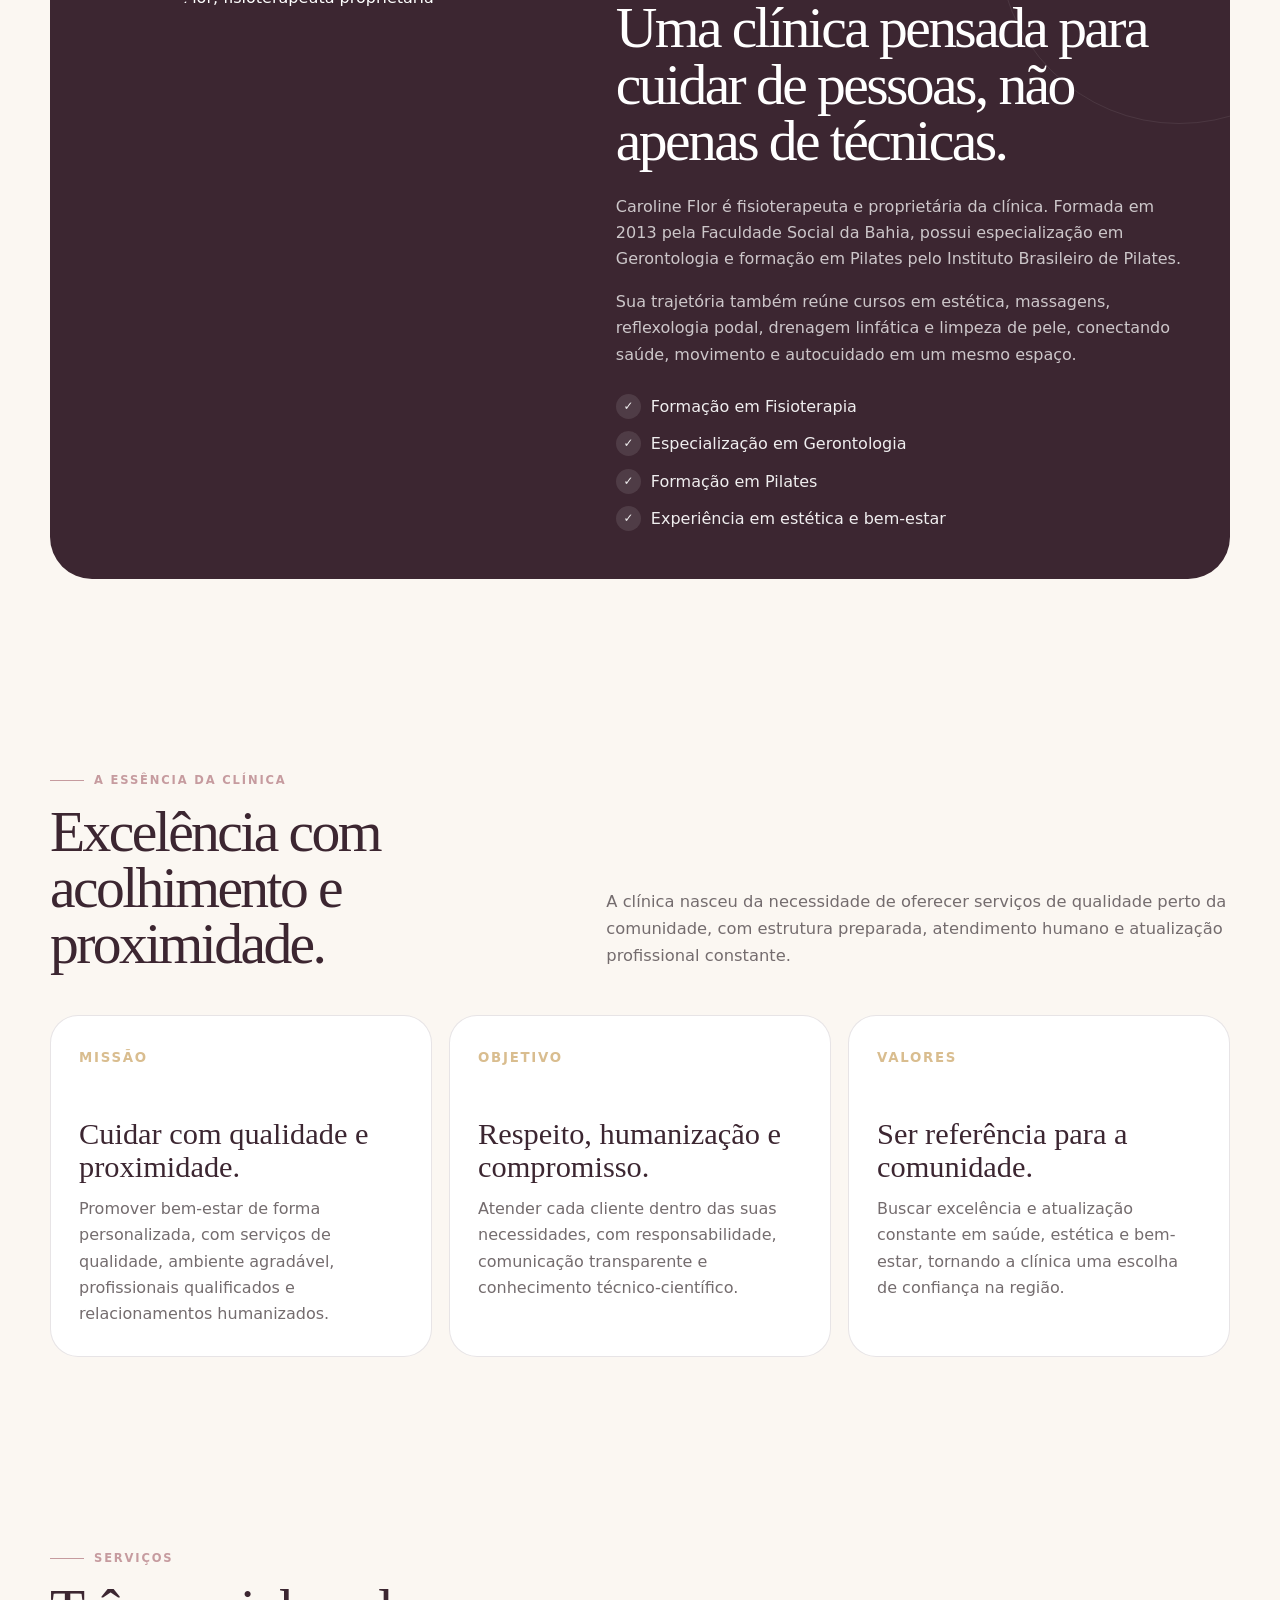
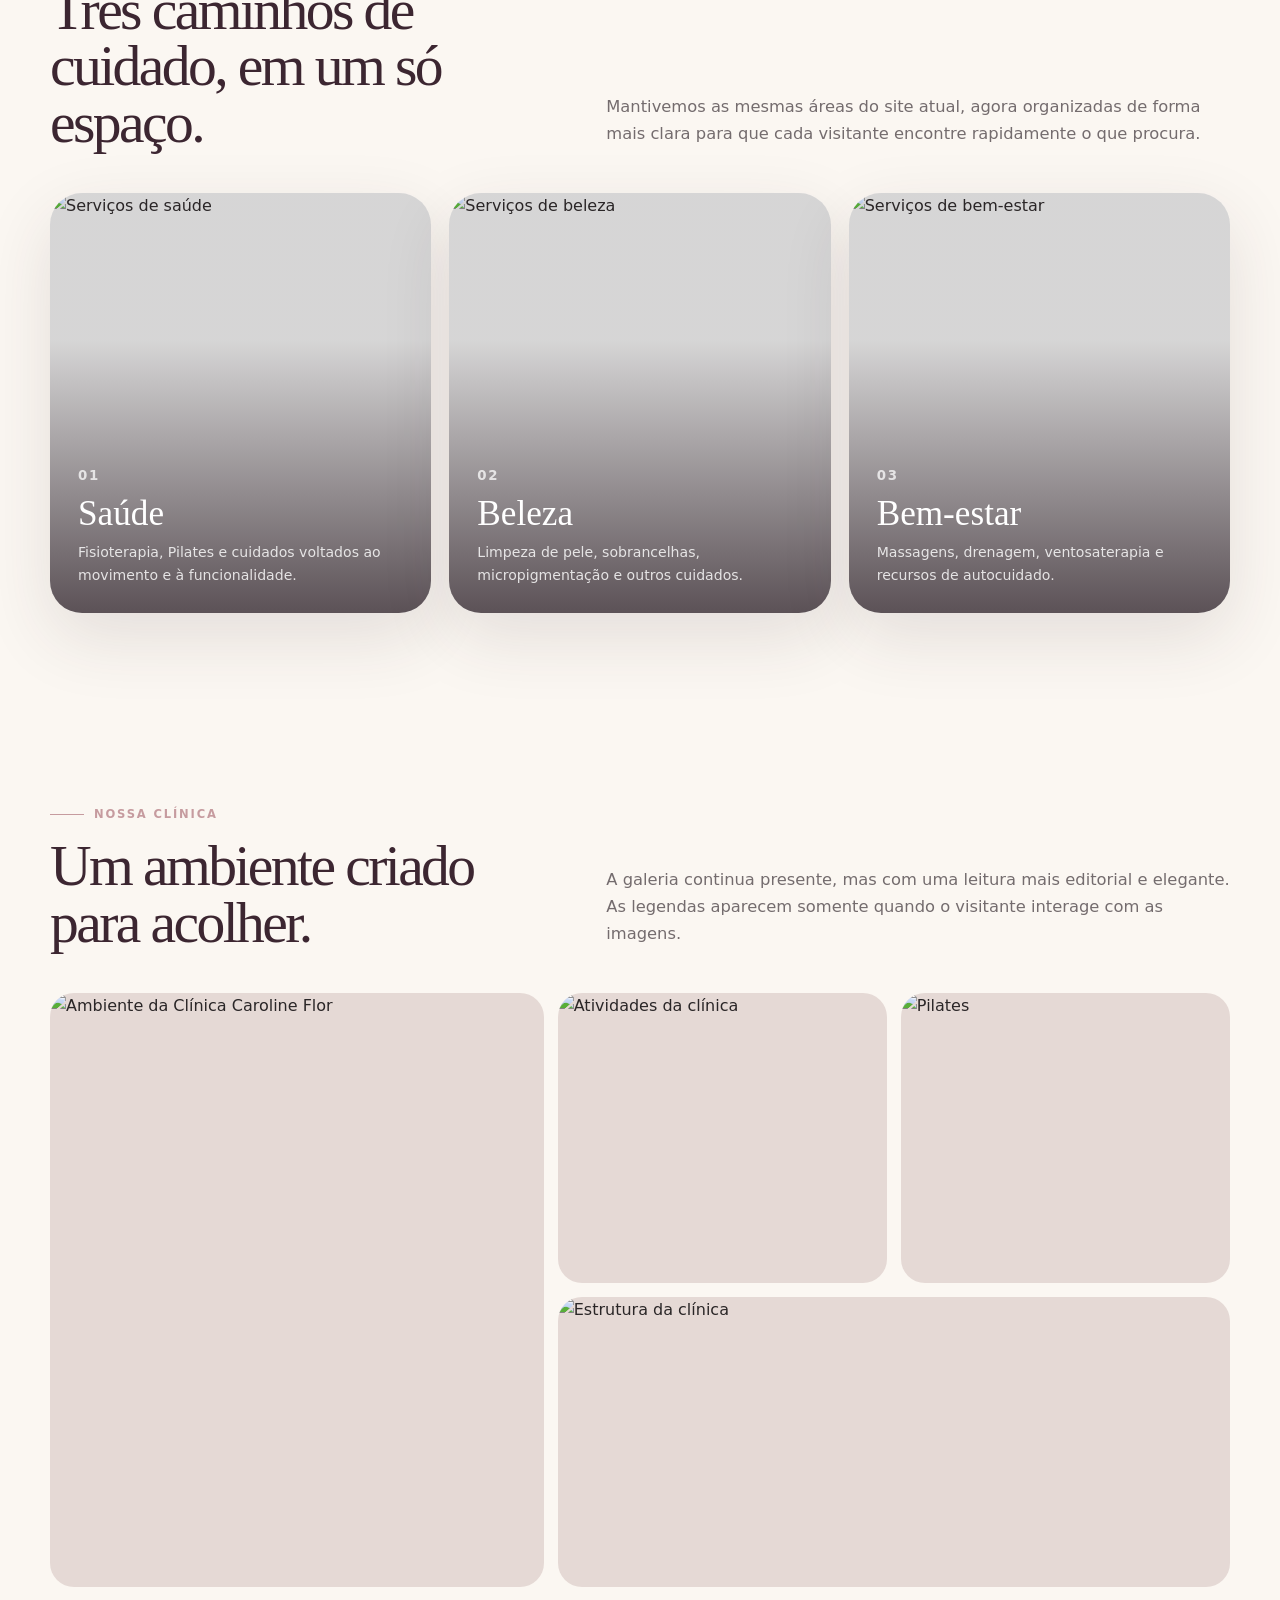
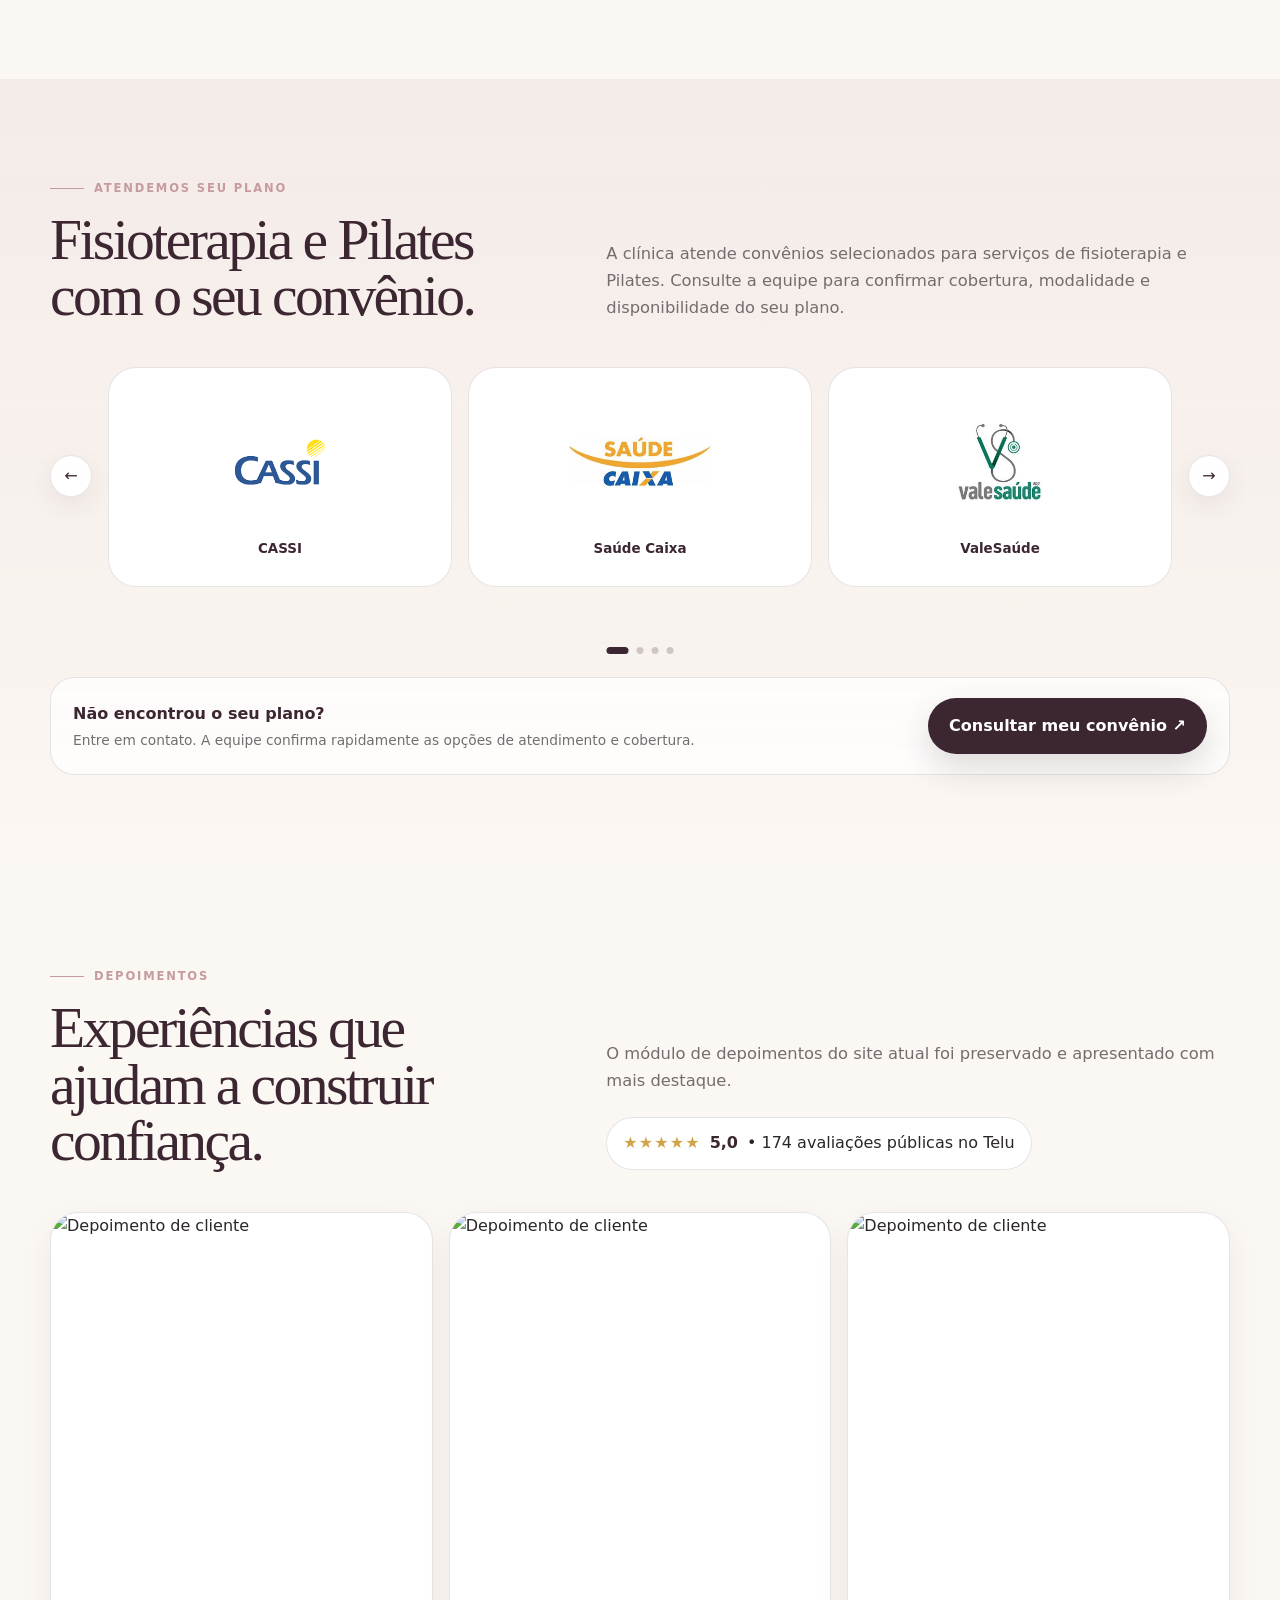
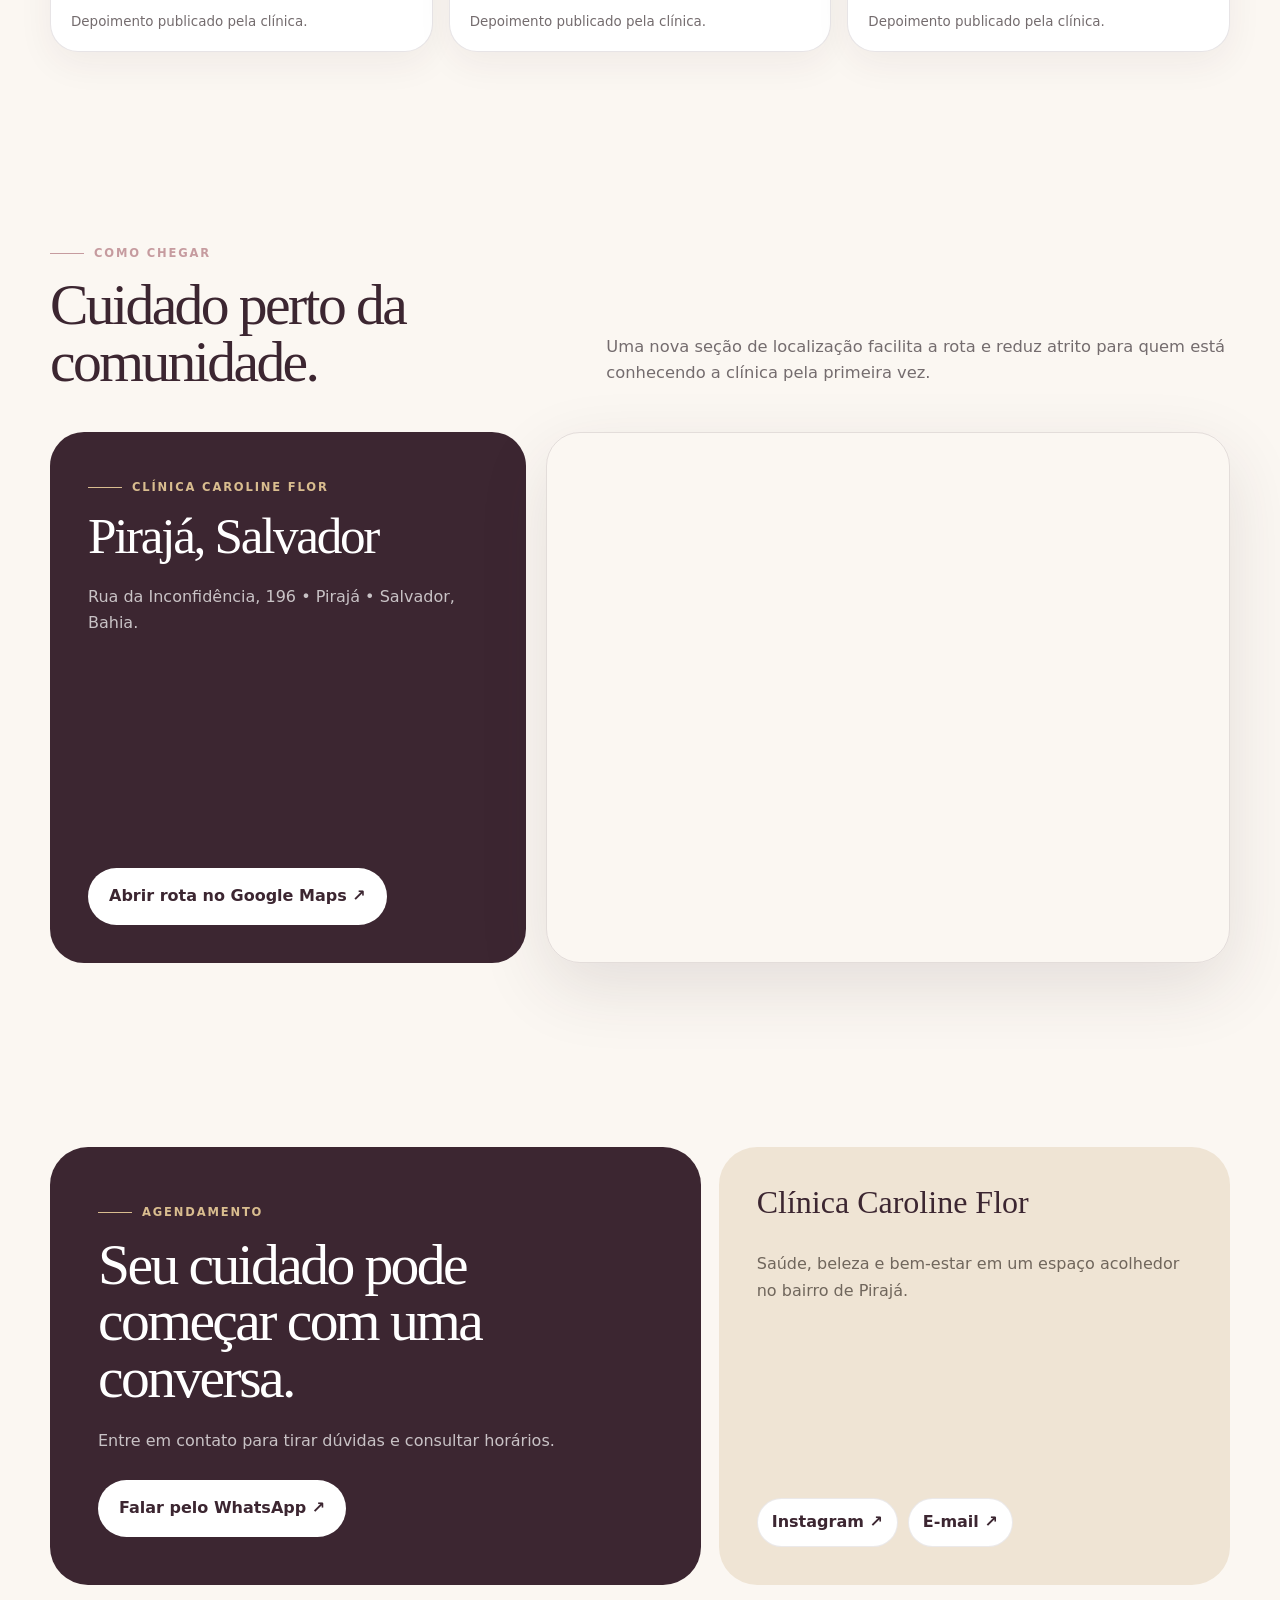
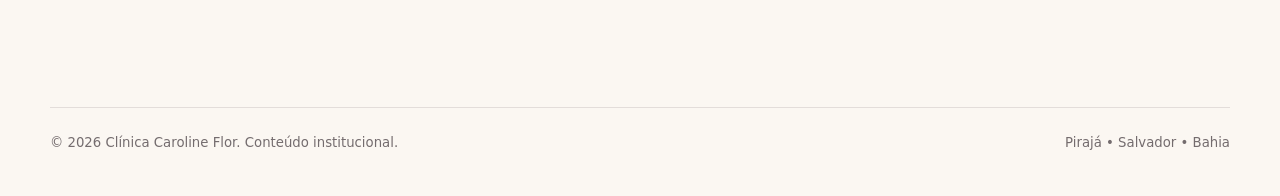
==== commit a0878702: "setimo commit" ====
--- a/index.html
+++ b/index.html
@@ -14,7 +14,11 @@
   <div class="nav-shell">
     <nav aria-label="Navegação principal">
       <a class="brand" href="index.html">
-        <span rel="icon" href="assets/images/favicon.svg" type="image/svg+xml" class="brand-mark"></span>
+        <img
+          src="assets/images/favicon.svg"
+          alt="Clínica Caroline Flor"
+          class="brand-logo"
+        >
         <span>Clínica Caroline Flor</span>
       </a>
       <div class="nav-links" id="navLinks"><a class="active" href="index.html">Home</a>
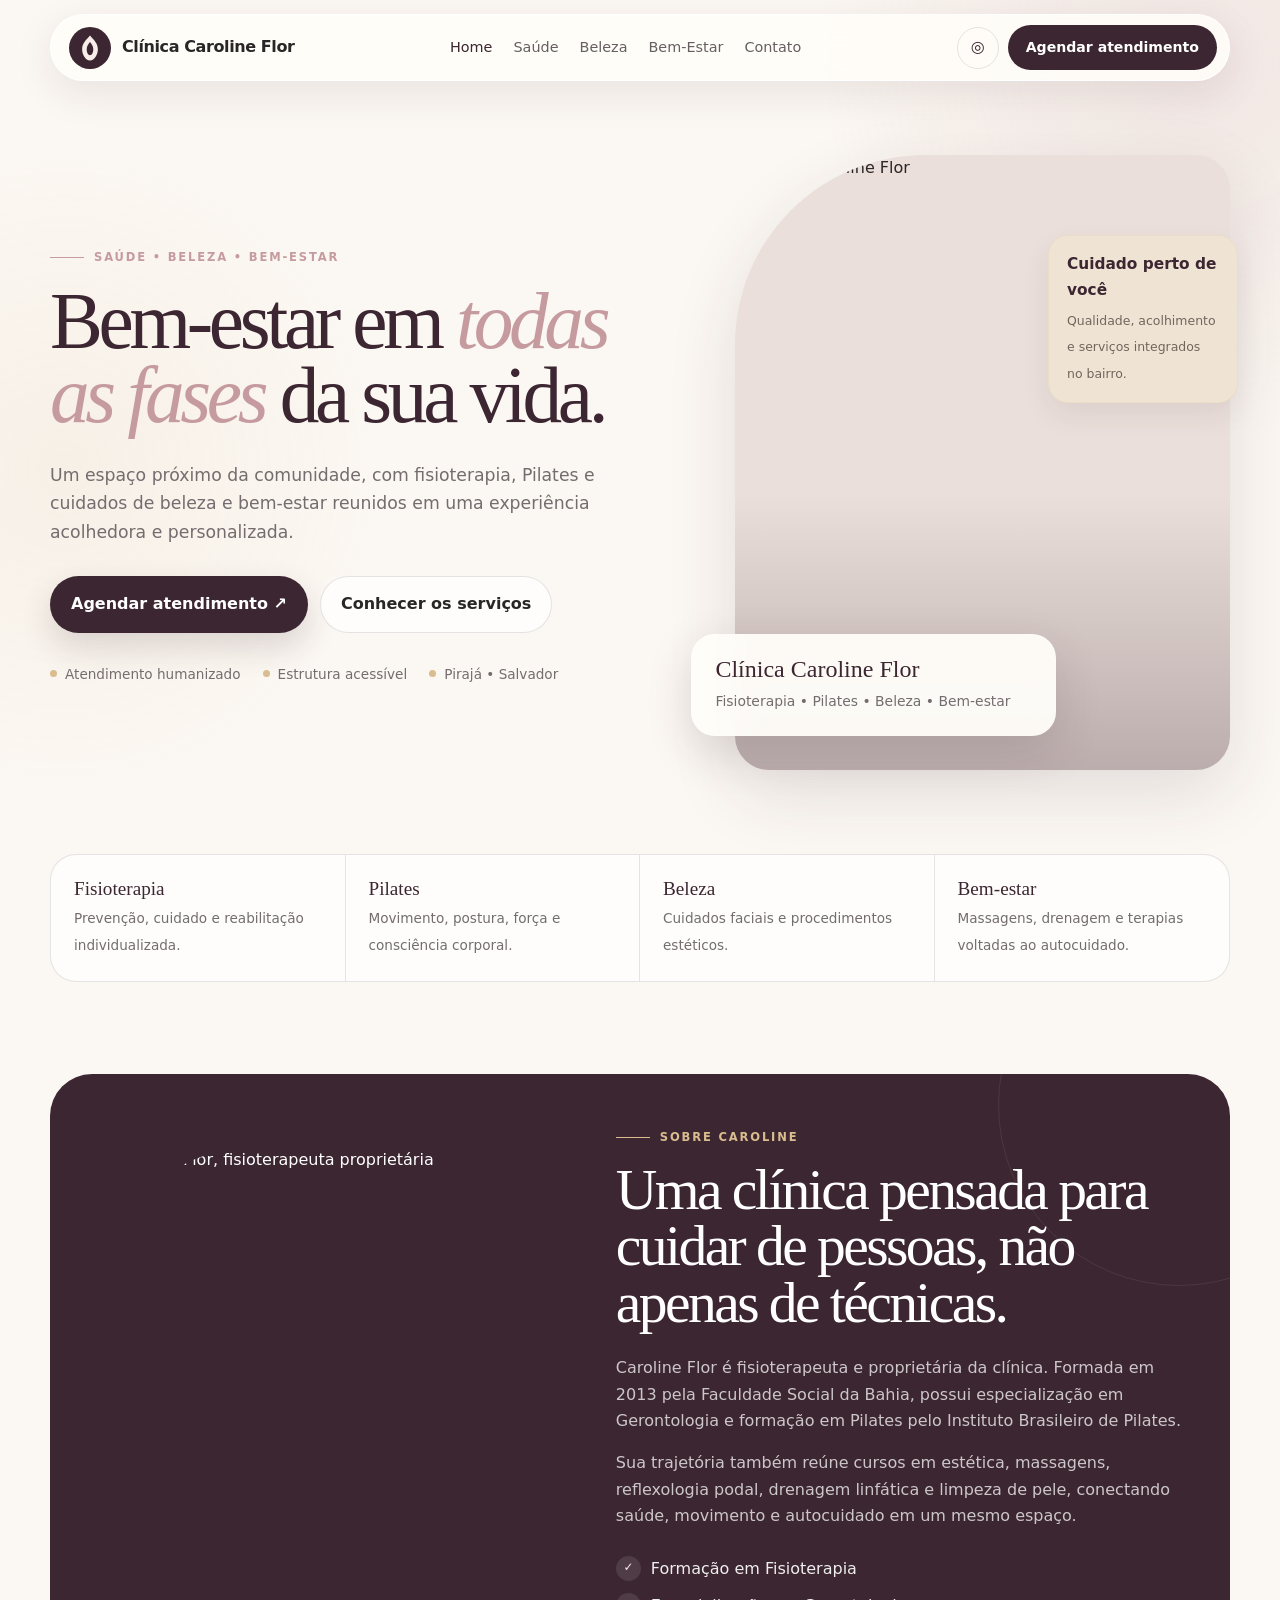
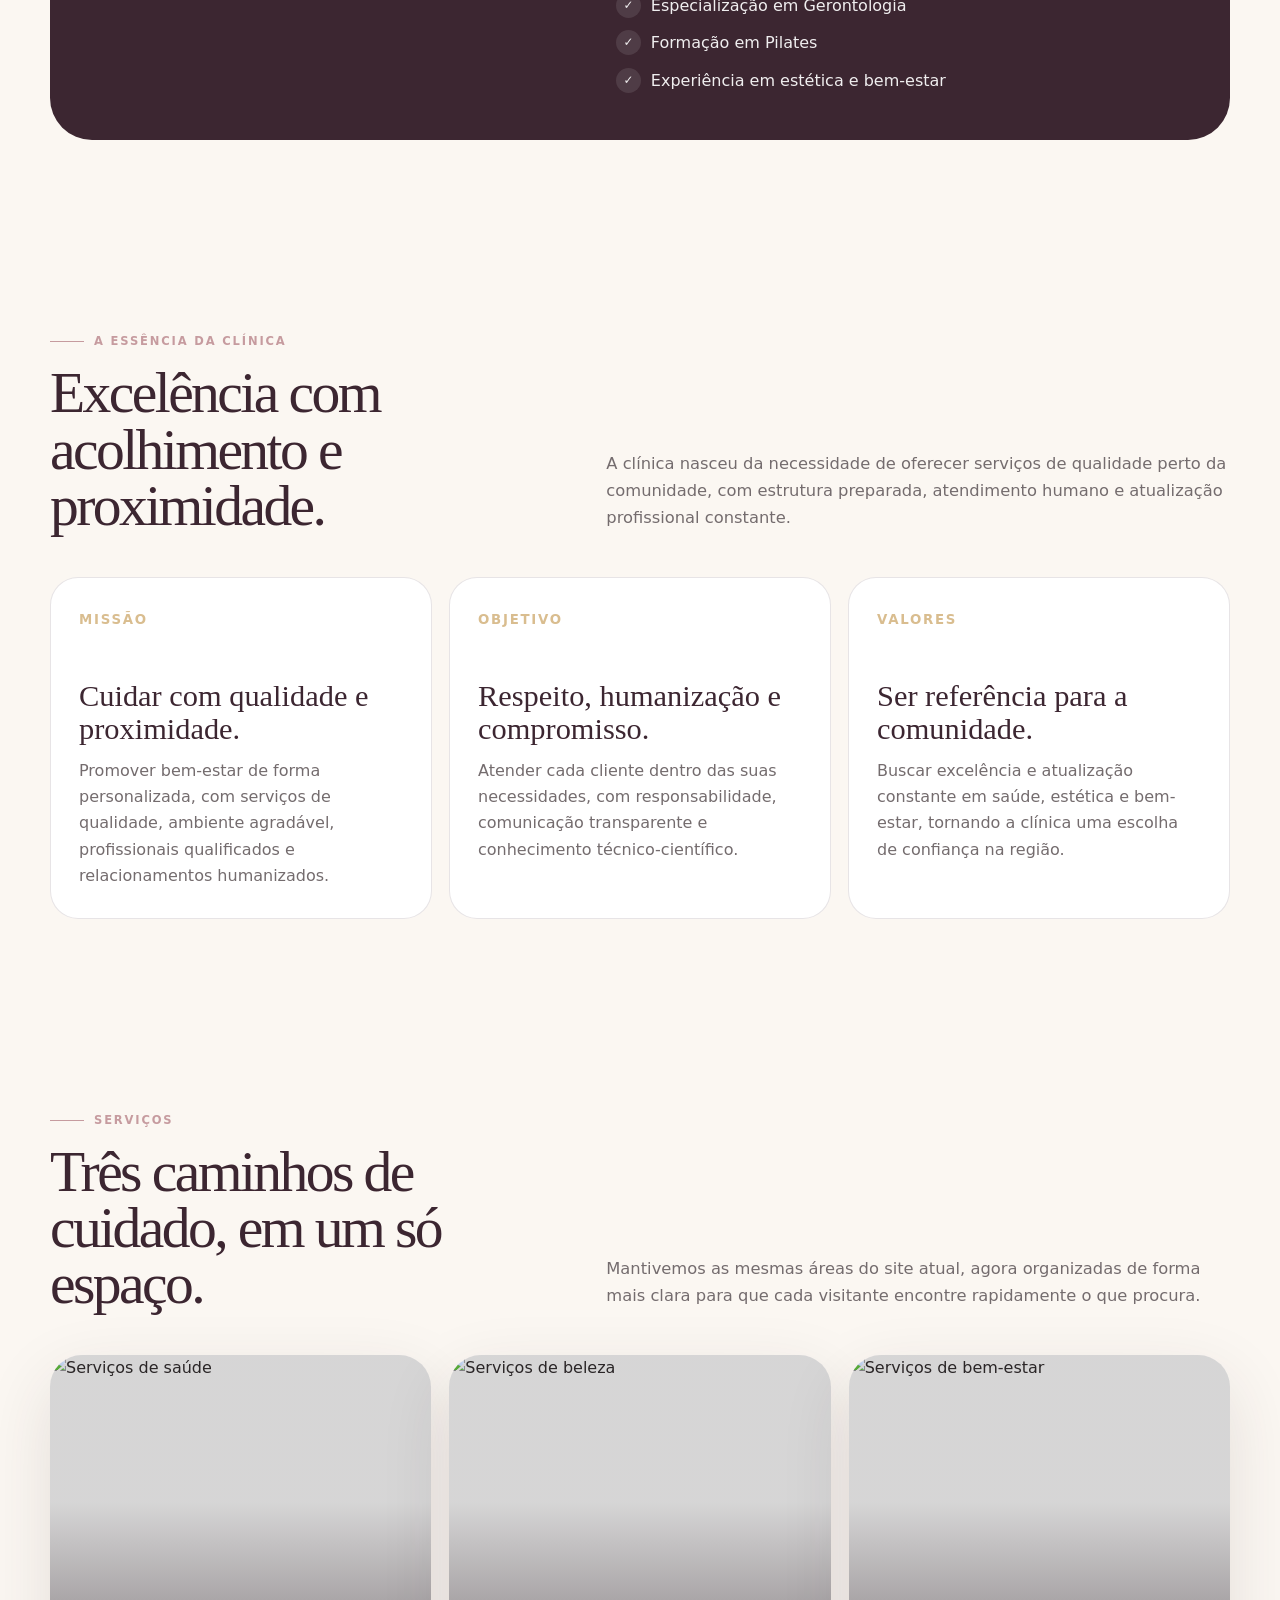
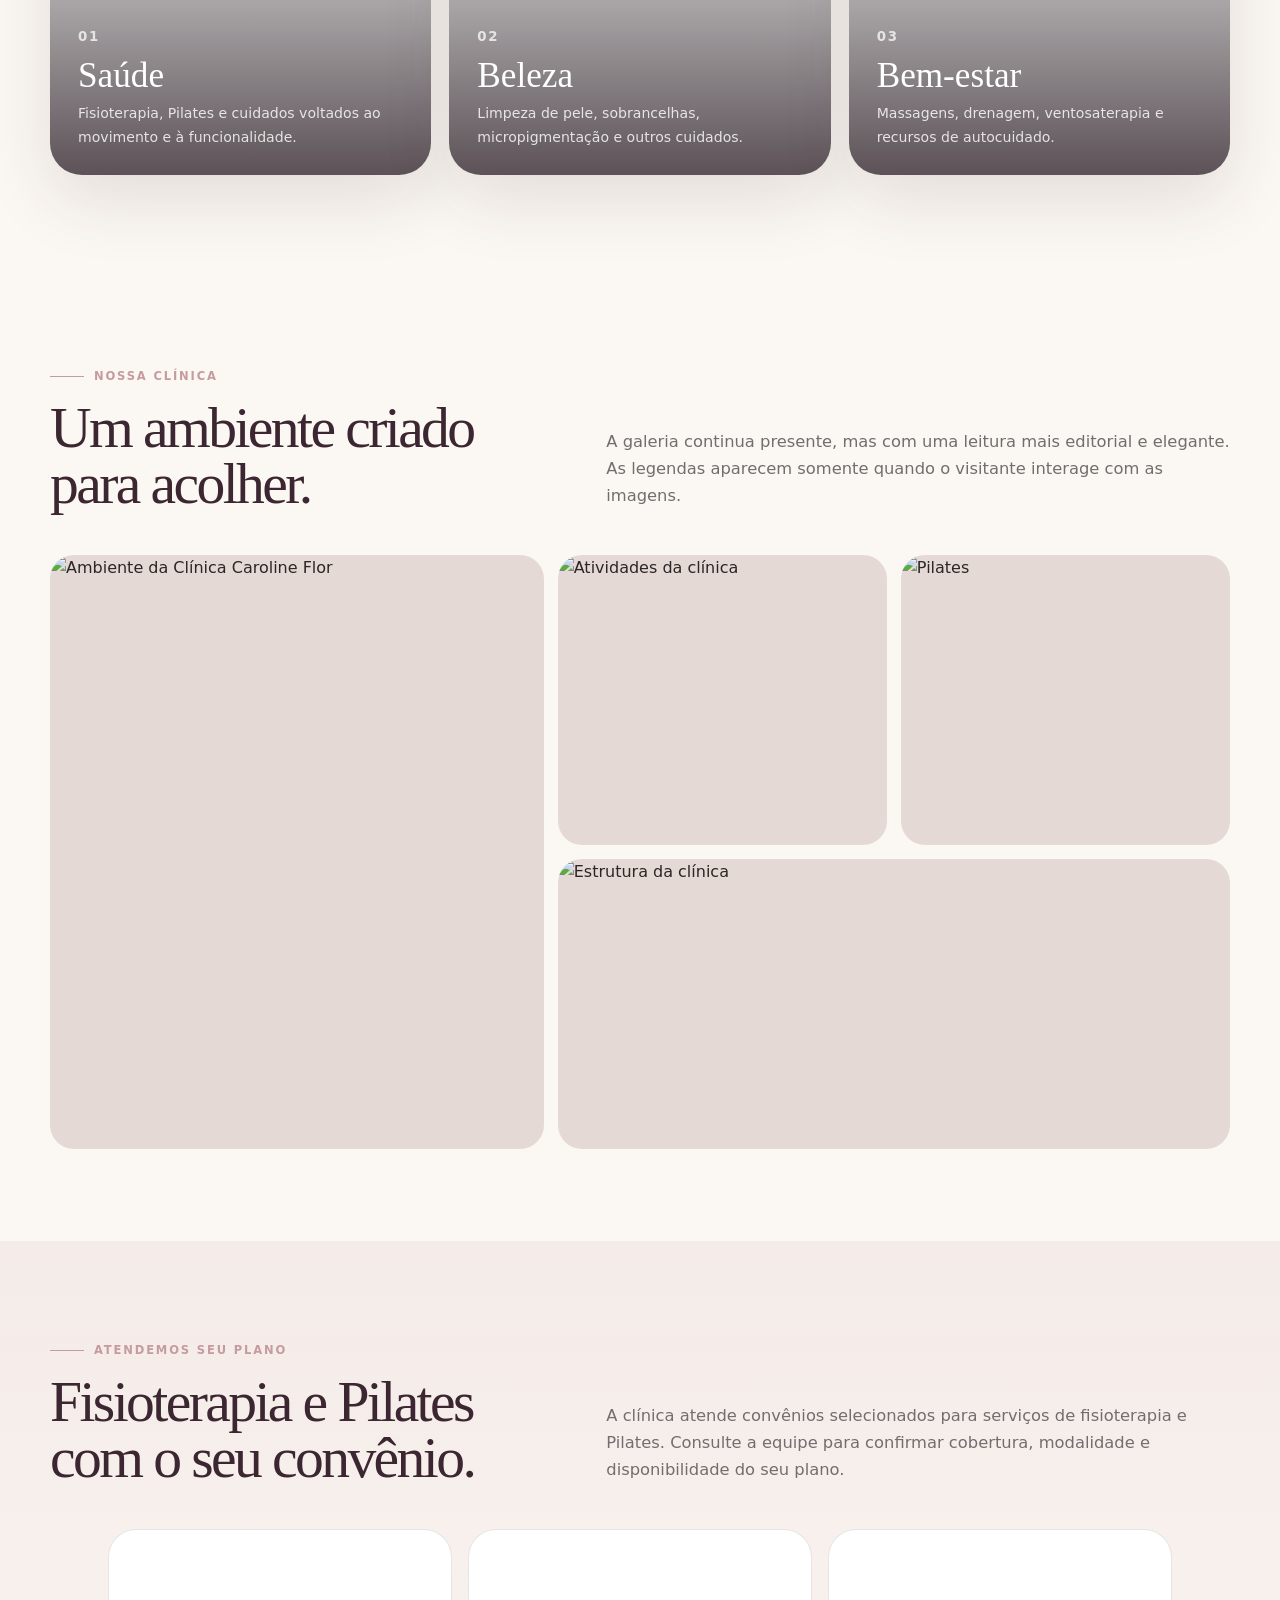
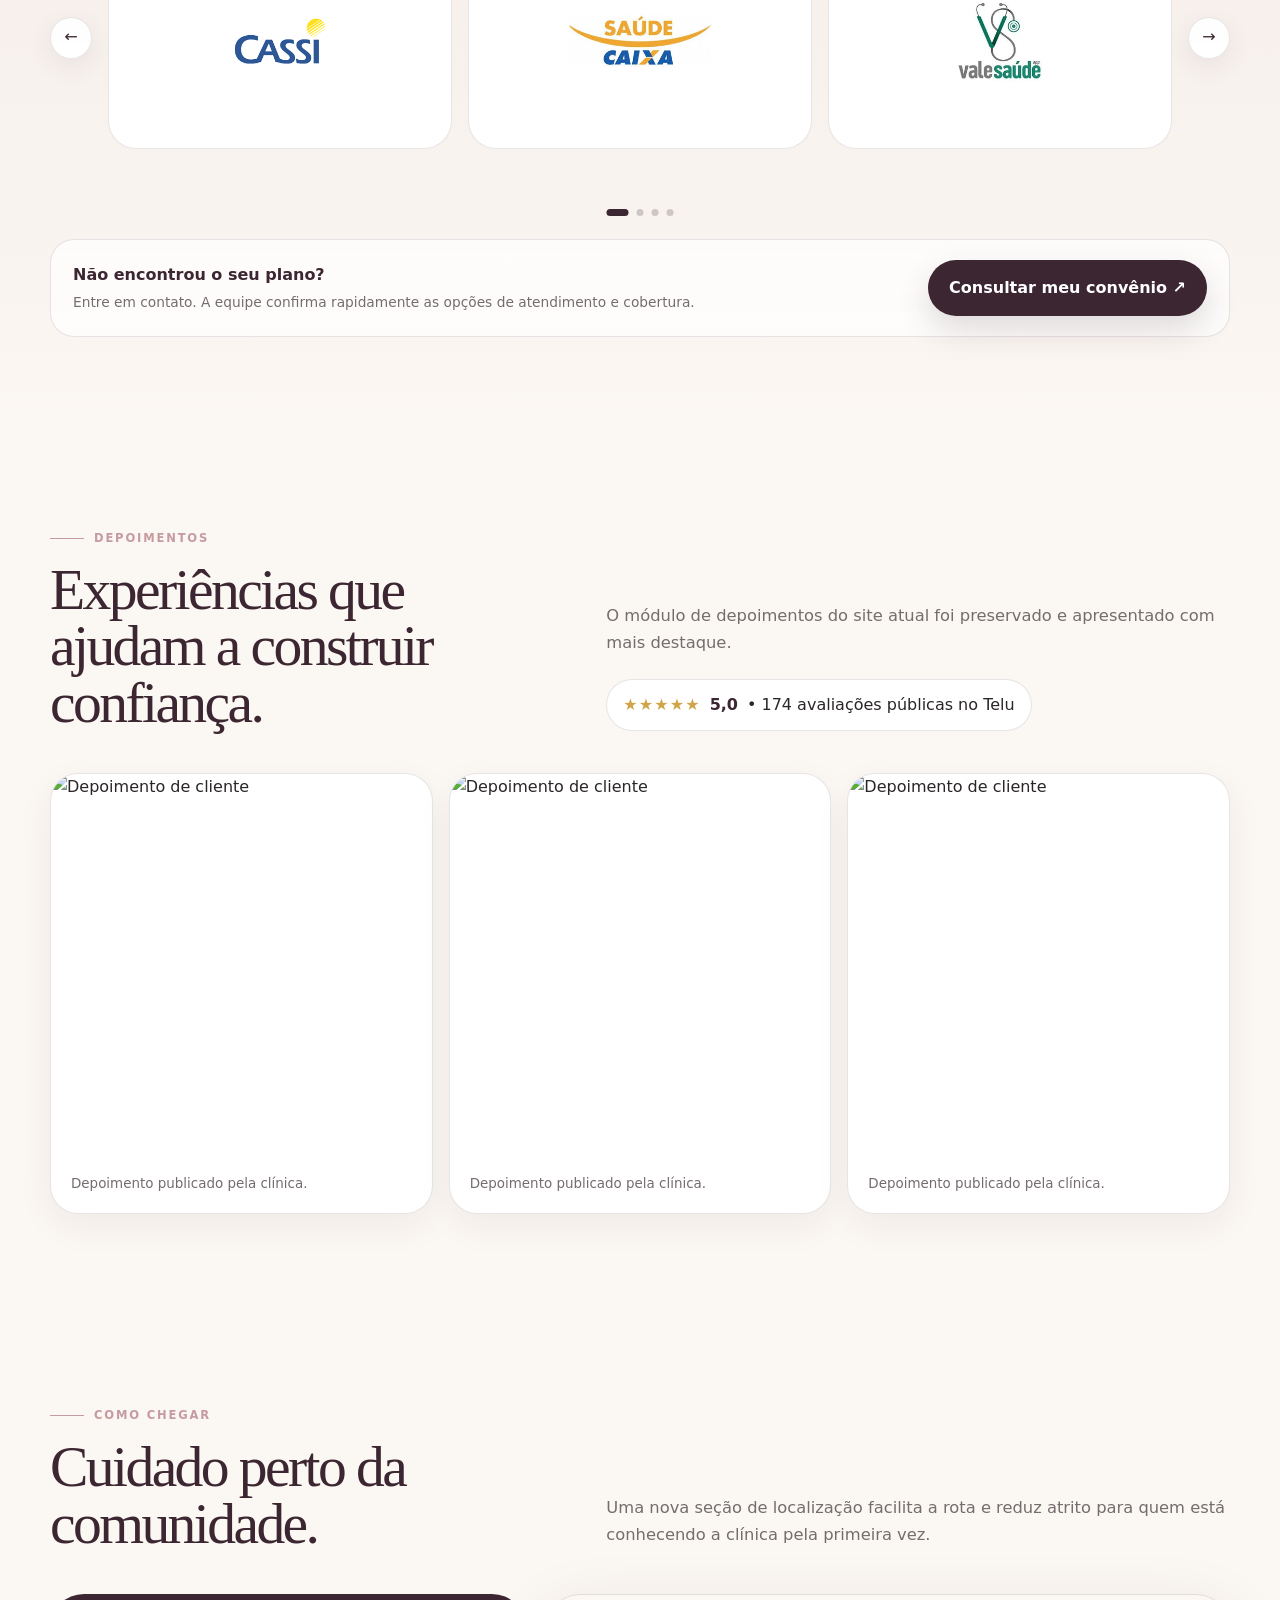
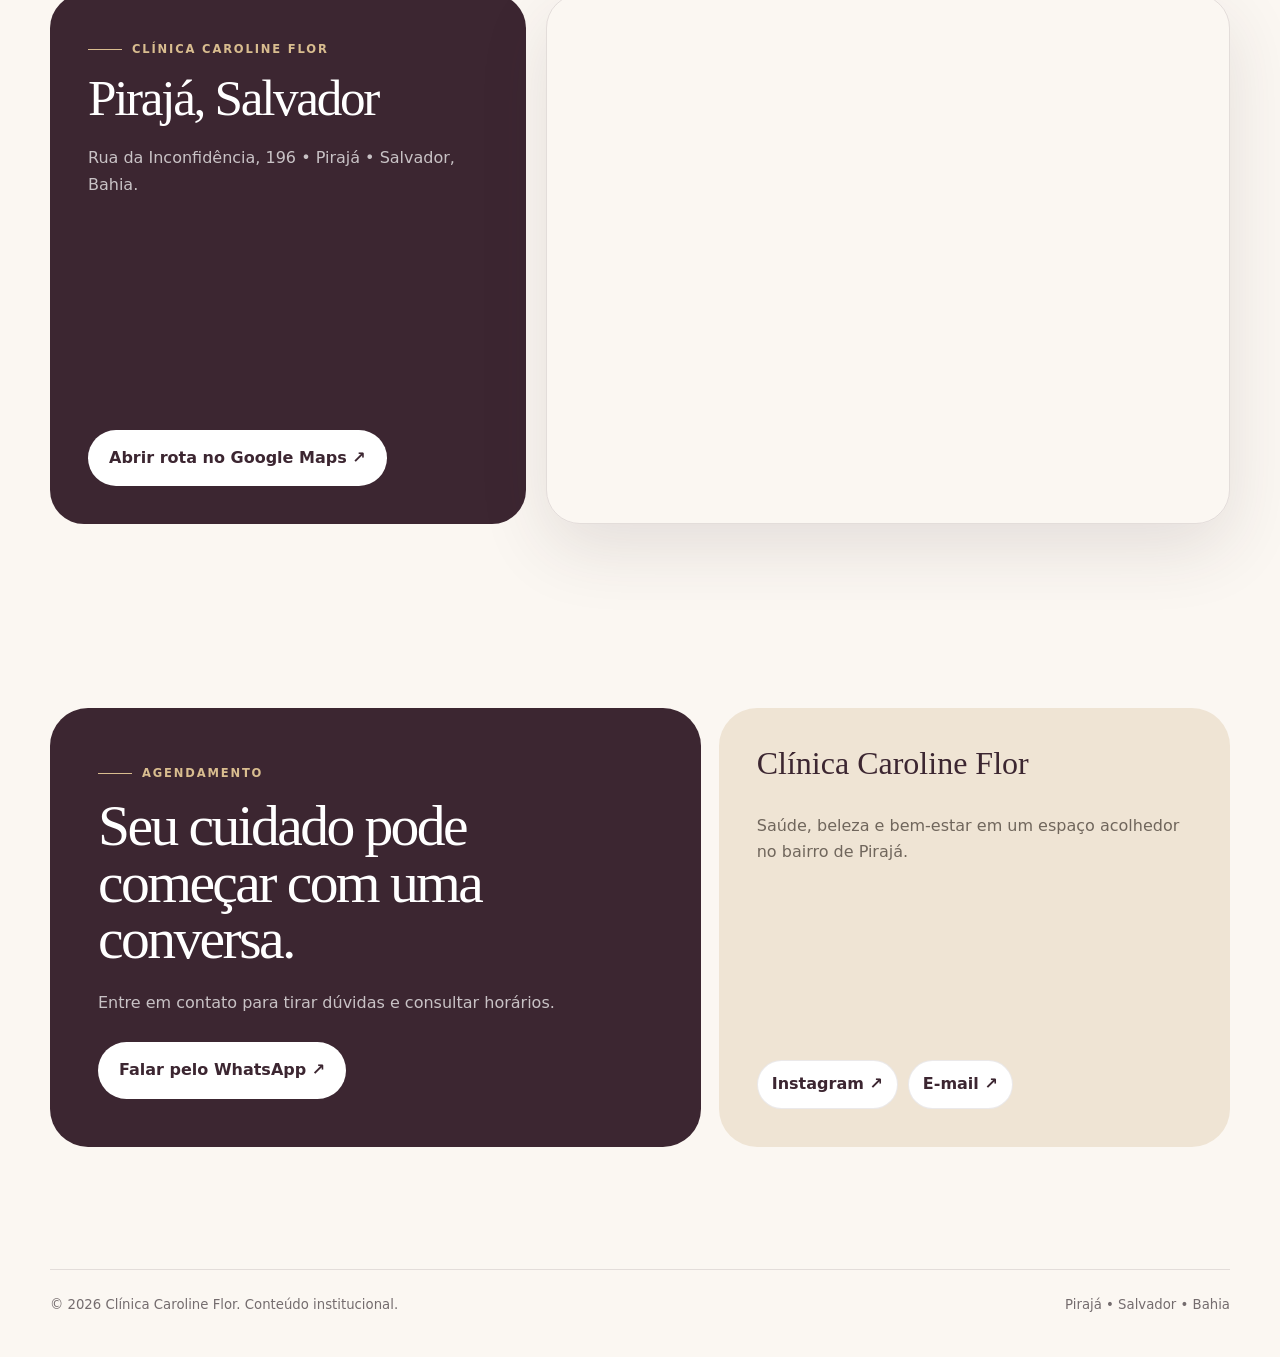
==== commit 8eb637f3: "oitavo commit" ====
--- a/index.html
+++ b/index.html
@@ -157,15 +157,12 @@
           
           <article class="plan-logo-card">
             <img src="assets/images/convenio-cassi.png" alt="Convênio CASSI" loading="lazy">
-            <span>CASSI</span>
           </article>
           <article class="plan-logo-card">
             <img src="assets/images/convenio-saude-caixa.png" alt="Convênio Saúde Caixa" loading="lazy">
-            <span>Saúde Caixa</span>
           </article>
           <article class="plan-logo-card">
             <img src="assets/images/convenio-valesaude.png" alt="Convênio ValeSaúde" loading="lazy">
-            <span>ValeSaúde</span>
           </article>
         </div>
       </div>
@@ -174,15 +171,12 @@
           
           <article class="plan-logo-card">
             <img src="assets/images/convenio-codevasf.png" alt="Convênio CODEVASF" loading="lazy">
-            <span>CODEVASF</span>
           </article>
           <article class="plan-logo-card">
             <img src="assets/images/convenio-fachesf.png" alt="Convênio Fachesf" loading="lazy">
-            <span>Fachesf</span>
           </article>
           <article class="plan-logo-card">
             <img src="assets/images/convenio-gama.png" alt="Convênio Gama" loading="lazy">
-            <span>Gama</span>
           </article>
         </div>
       </div>
@@ -191,15 +185,12 @@
           
           <article class="plan-logo-card">
             <img src="assets/images/convenio-porto-seguro.png" alt="Convênio Porto Seguro" loading="lazy">
-            <span>Porto Seguro</span>
           </article>
           <article class="plan-logo-card">
             <img src="assets/images/convenio-camed.png" alt="Convênio Camed Saúde" loading="lazy">
-            <span>Camed Saúde</span>
           </article>
           <article class="plan-logo-card">
             <img src="assets/images/convenio-apub.png" alt="Convênio APUB" loading="lazy">
-            <span>APUB</span>
           </article>
         </div>
       </div>
@@ -208,15 +199,12 @@
           
           <article class="plan-logo-card">
             <img src="assets/images/convenio-blue.png" alt="Convênio Blue" loading="lazy">
-            <span>Blue</span>
           </article>
           <article class="plan-logo-card">
             <img src="assets/images/convenio-bc-saude.png" alt="Convênio BC Saúde" loading="lazy">
-            <span>BC Saúde</span>
           </article>
           <article class="plan-logo-card">
             <img src="assets/images/convenio-asfeb.png" alt="Convênio ASFEB" loading="lazy">
-            <span>ASFEB</span>
           </article>
         </div>
       </div>
--- a/assets/css/styles.css
+++ b/assets/css/styles.css
@@ -147,6 +147,14 @@
 }
 .gallery figure:hover .gallery-overlay{opacity:1;transform:none}
 
+.brand-logo {
+  width: 42px;
+  height: 42px;
+  object-fit: contain;
+  display: block;
+  flex-shrink: 0;
+  border-radius: 50%;
+}
 
 /* Convênios */
 .plans-section{
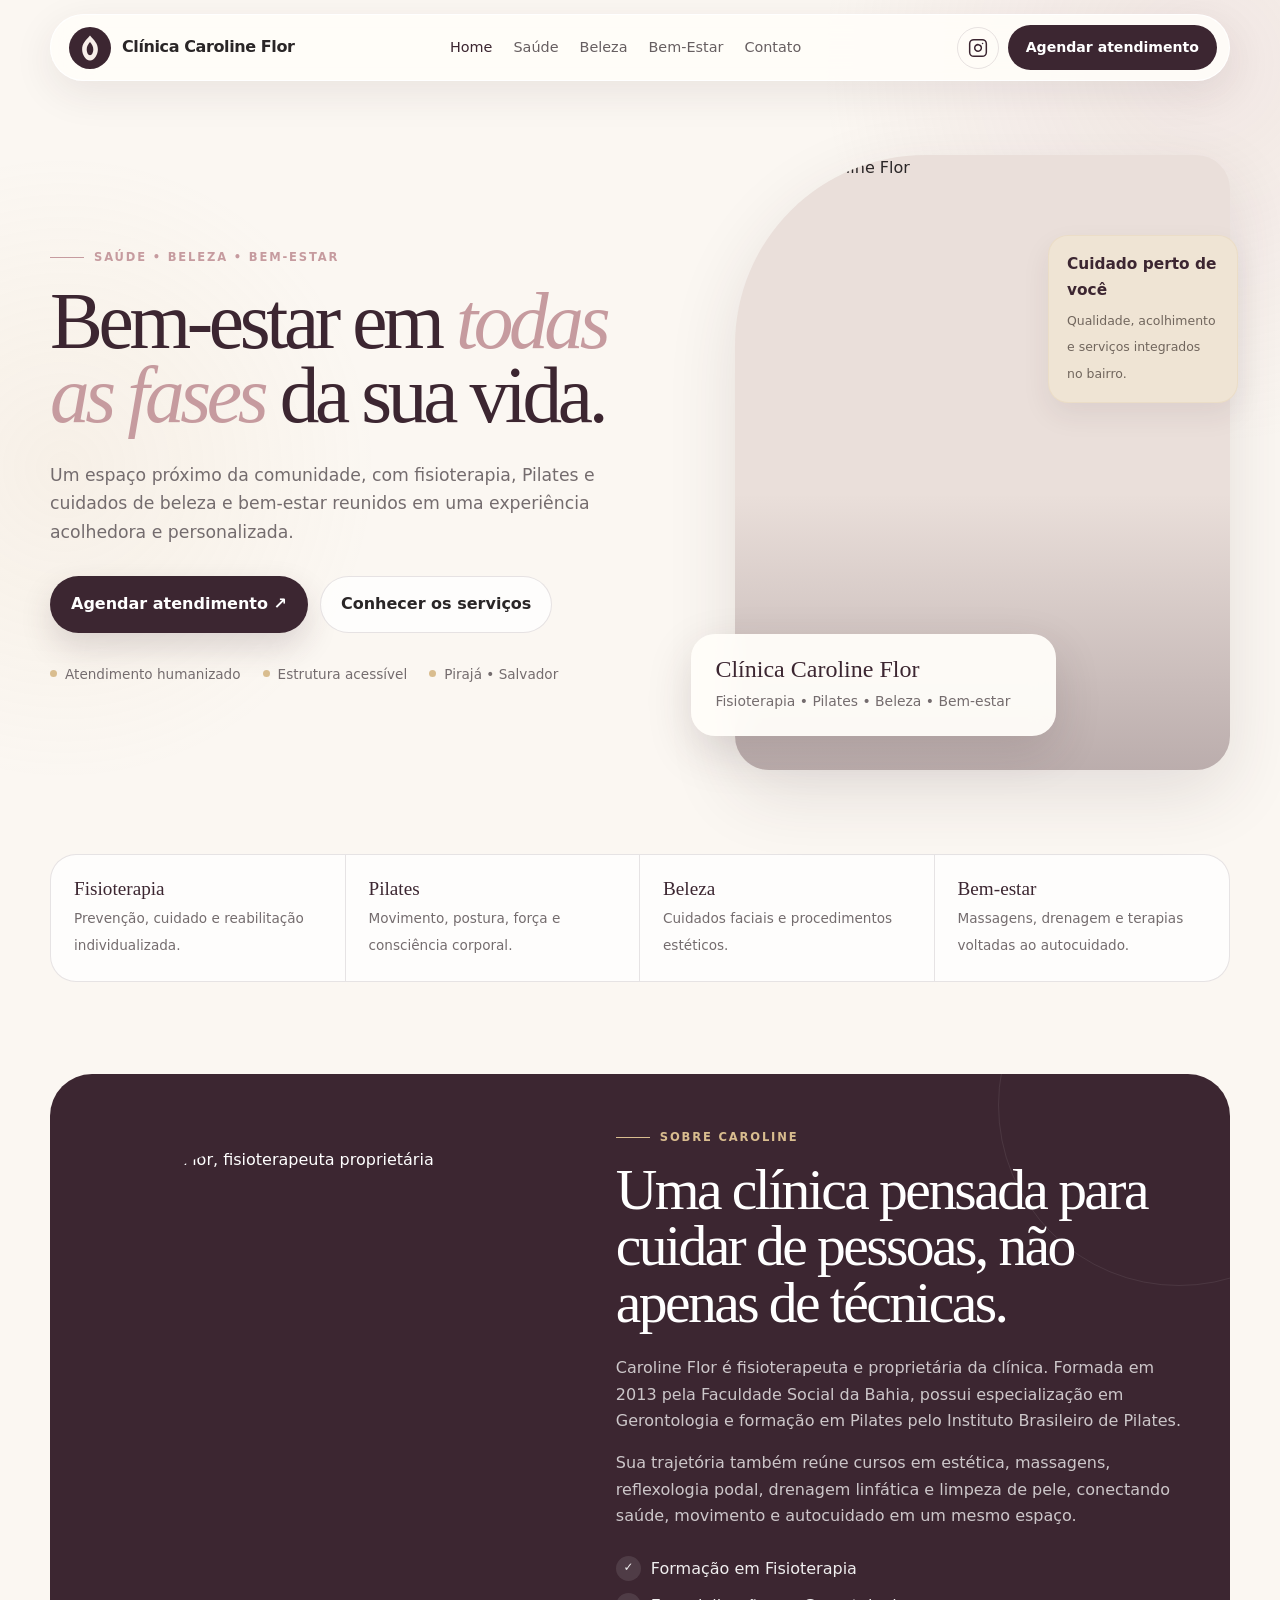
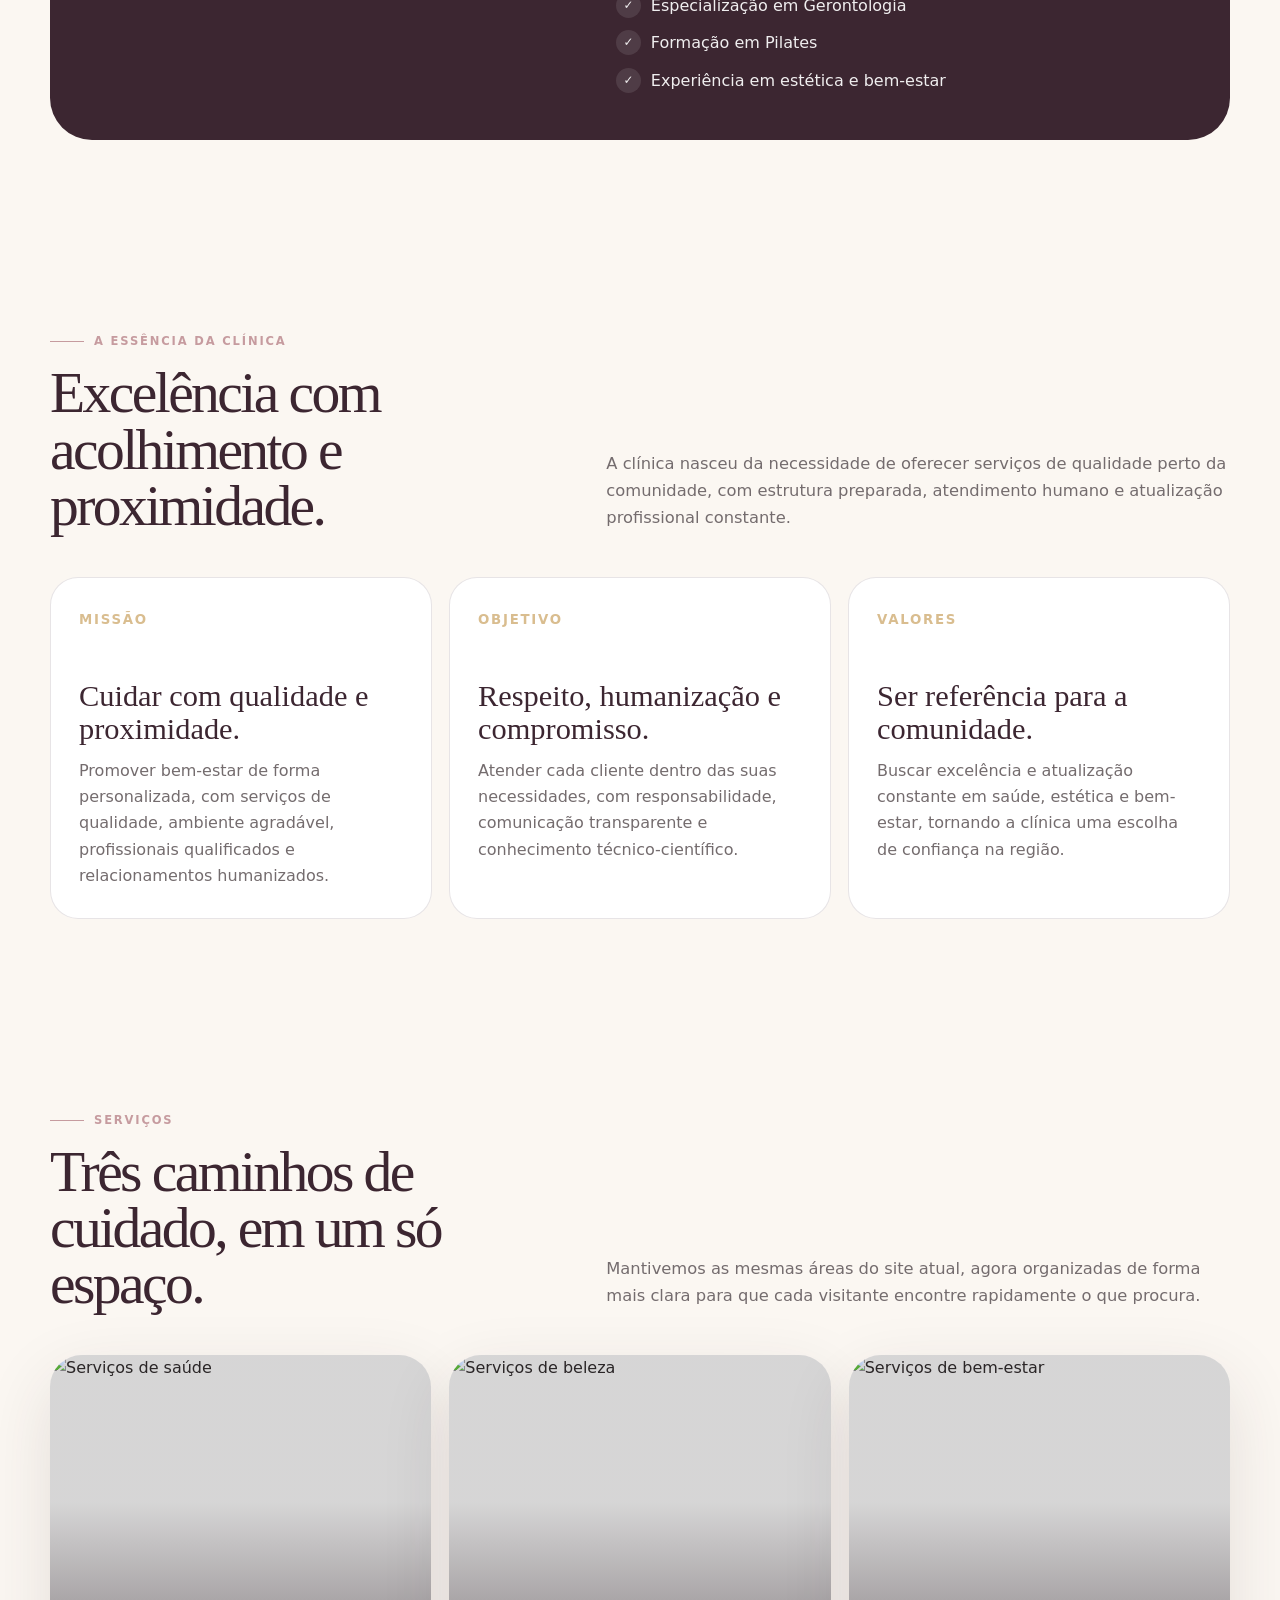
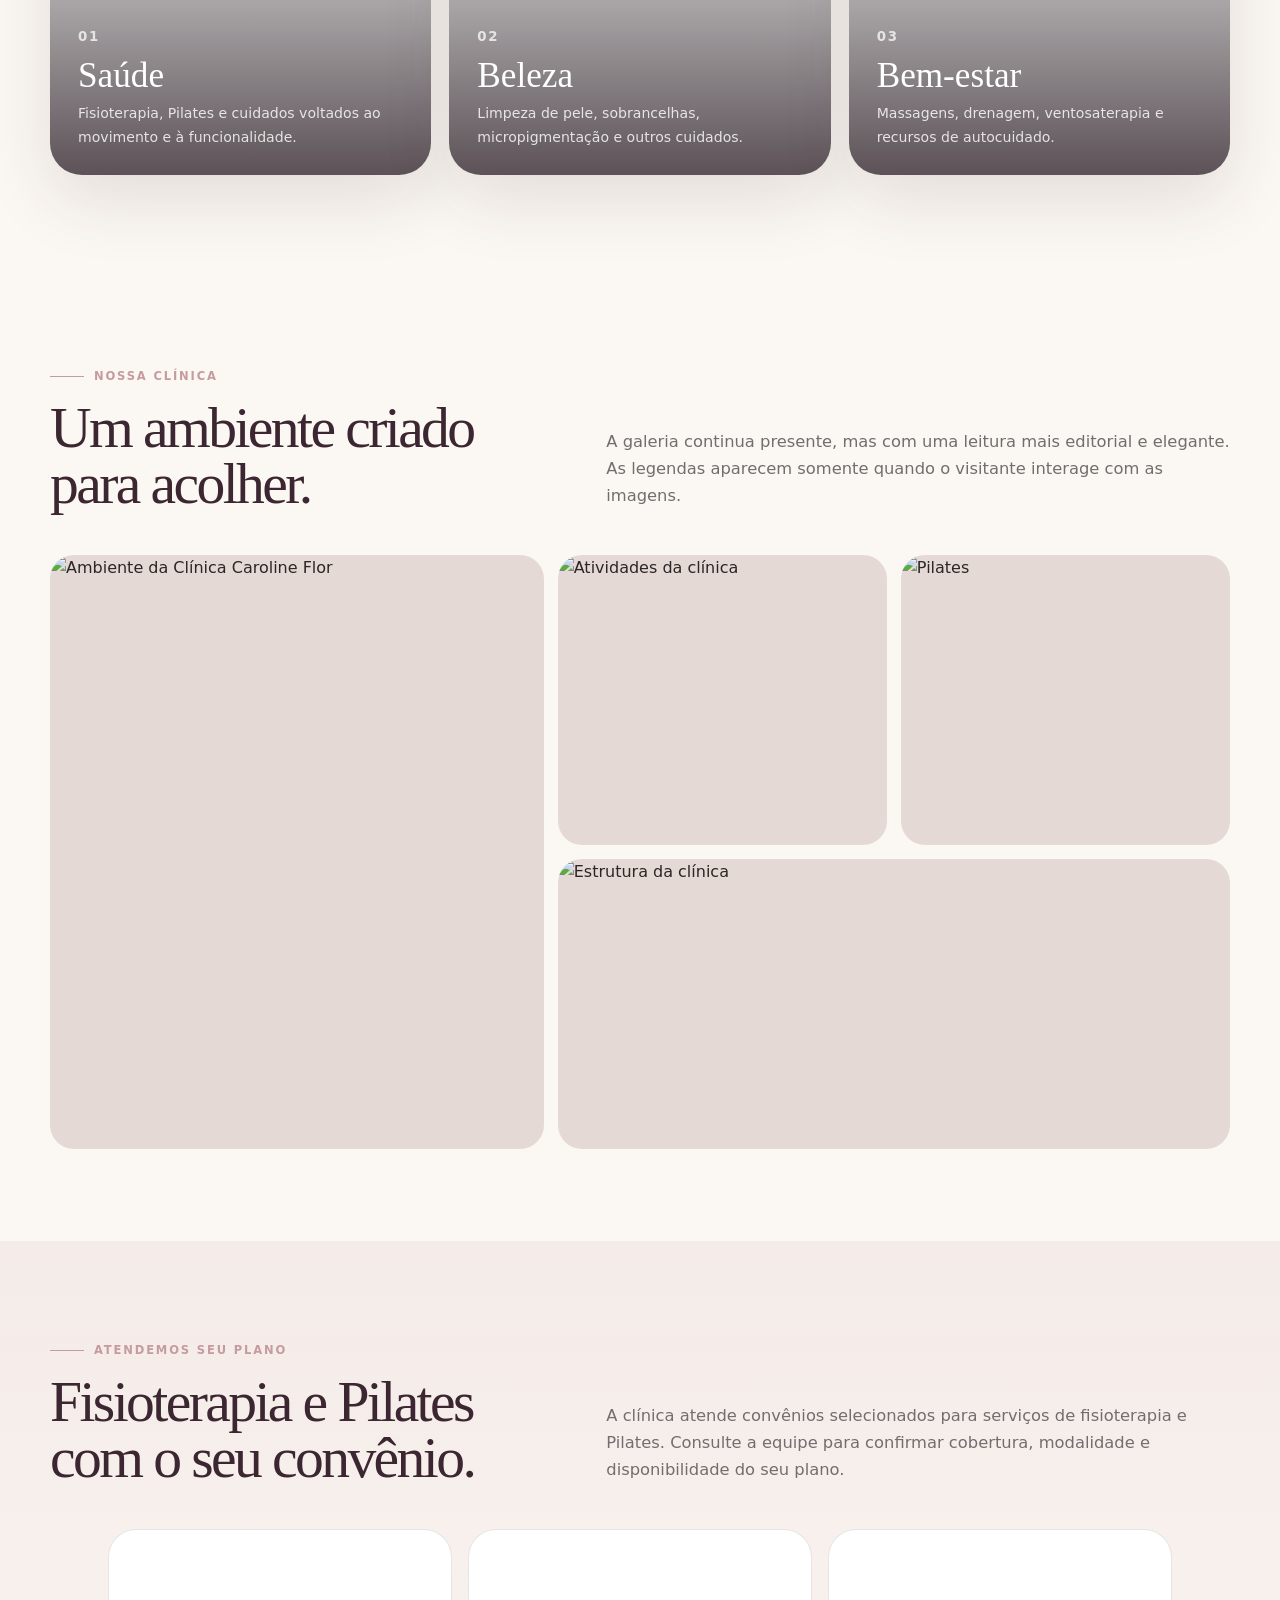
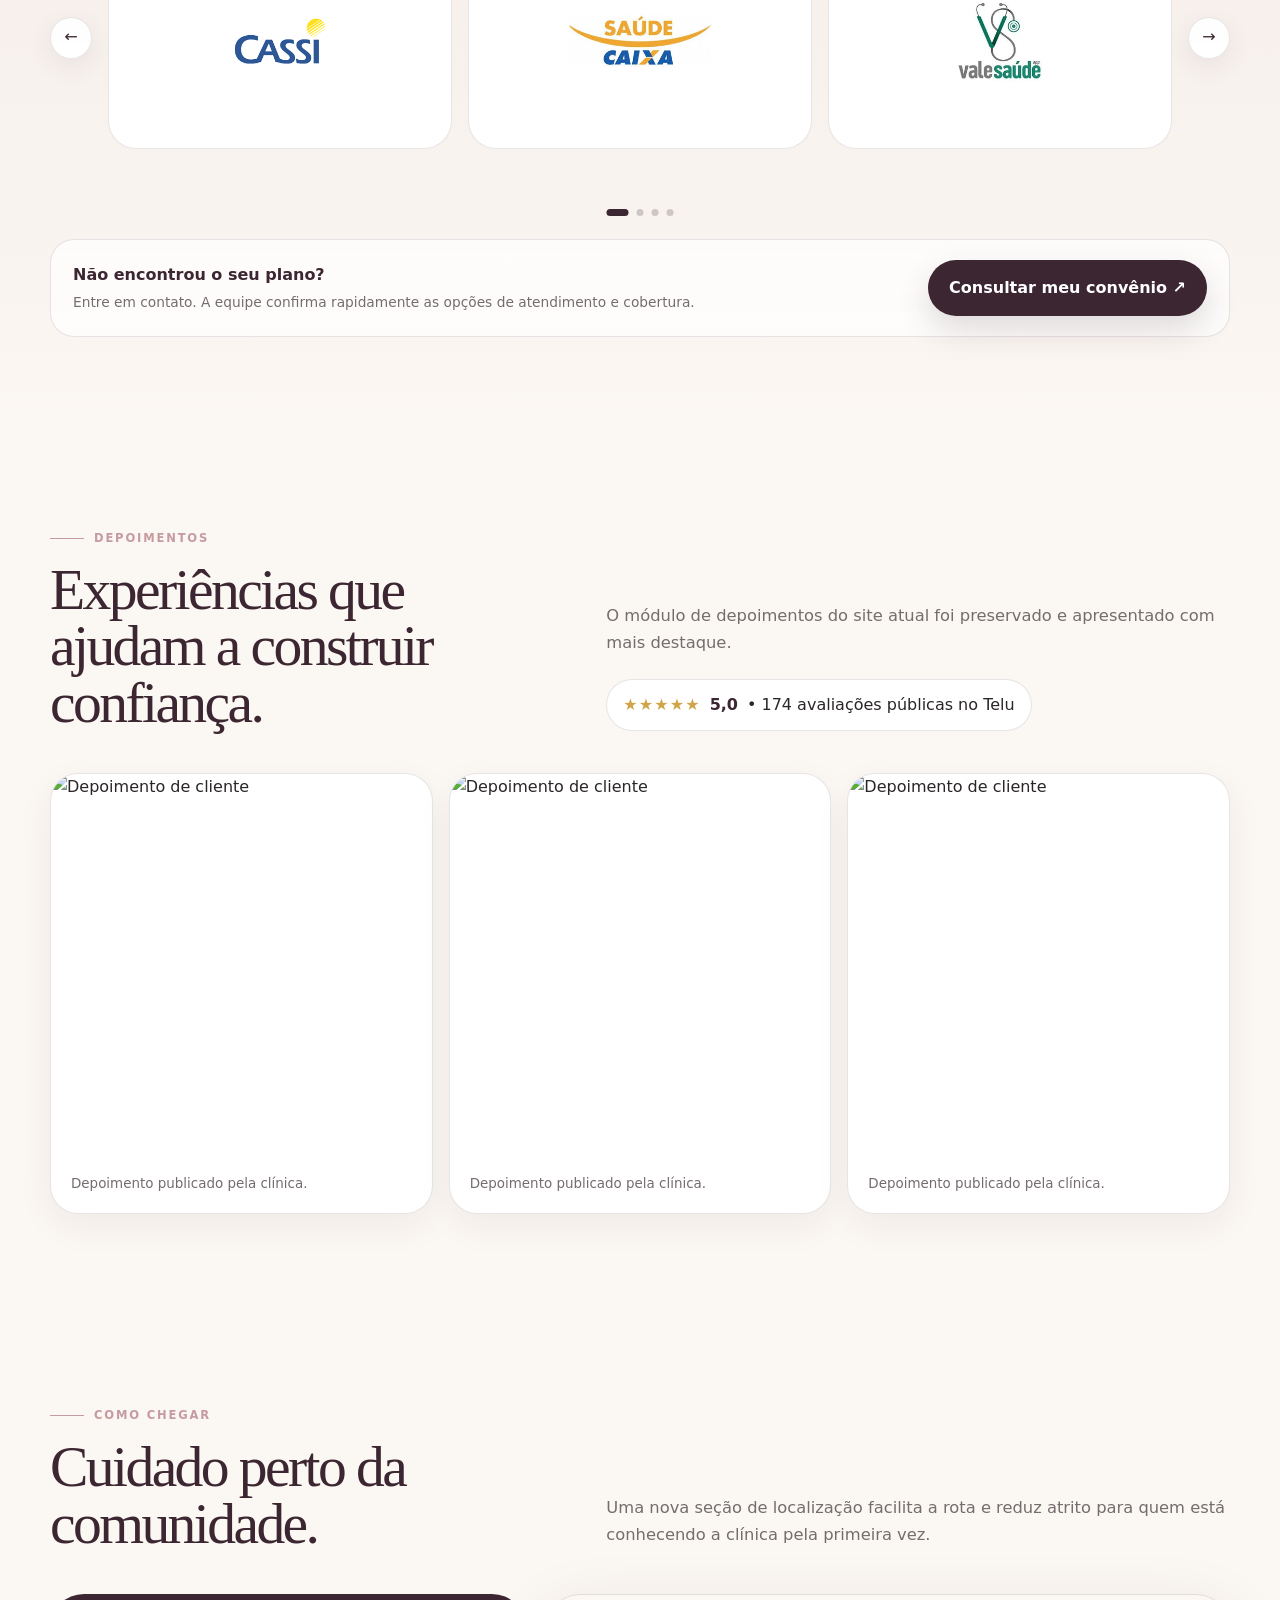
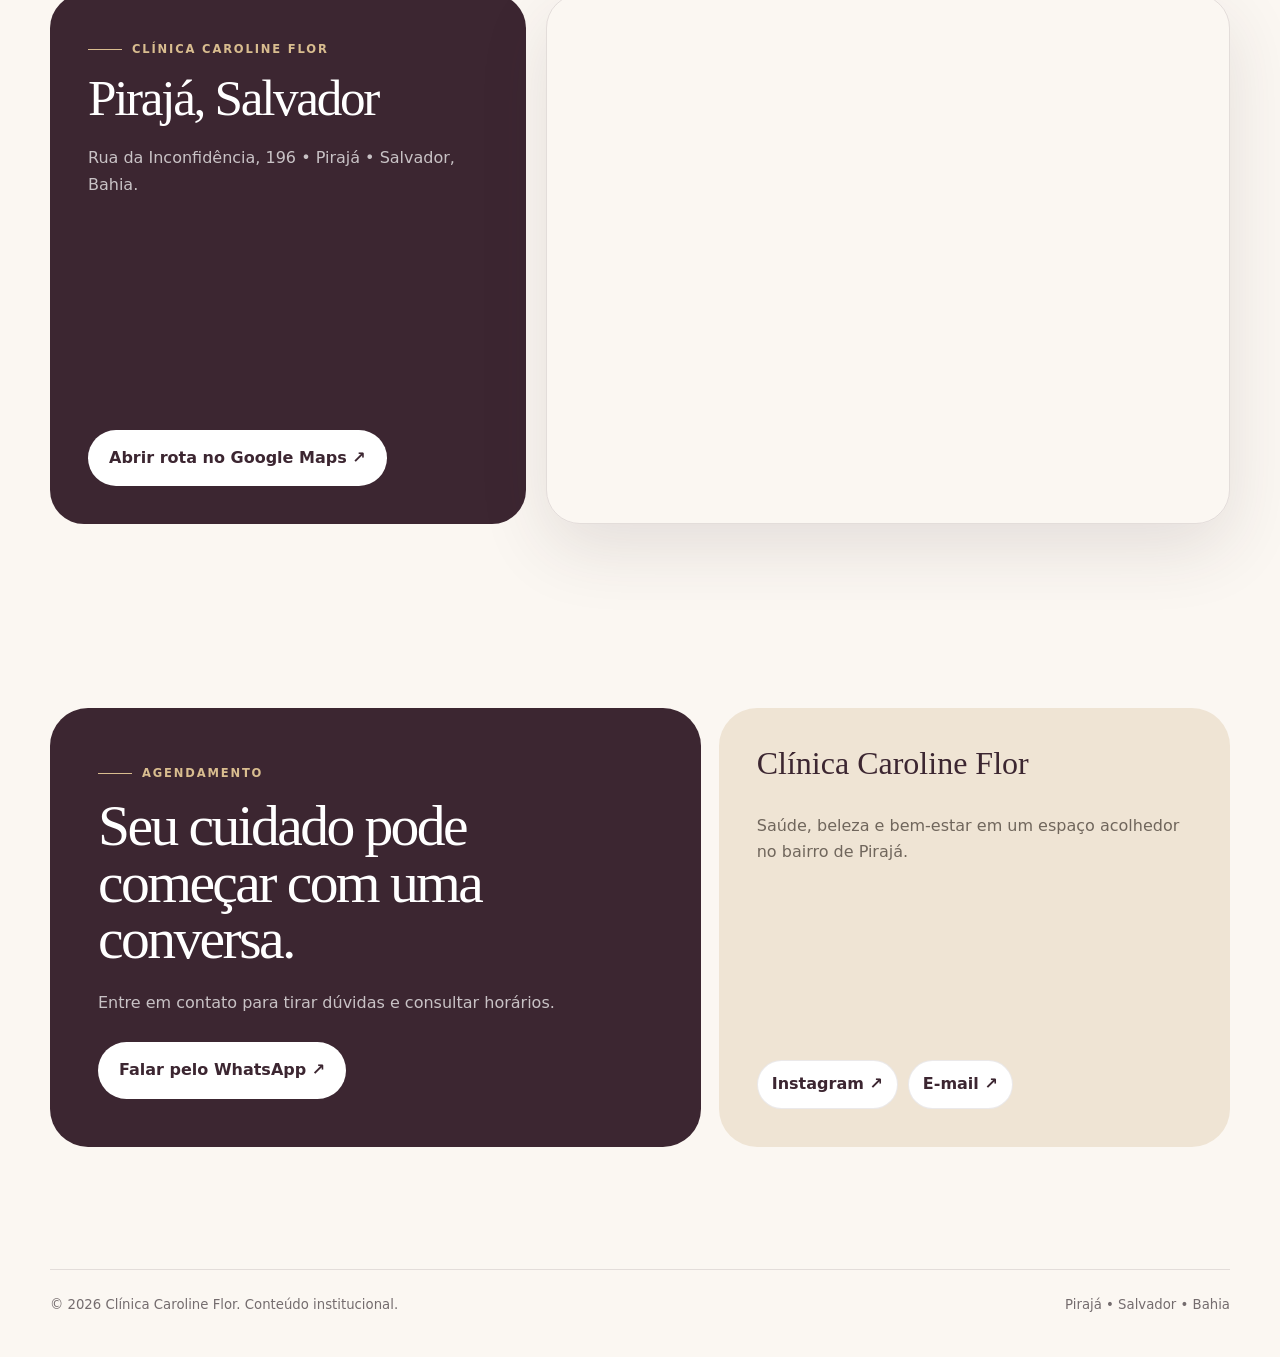
==== commit 1c5560ed: "nono commit" ====
--- a/index.html
+++ b/index.html
@@ -27,7 +27,31 @@
 <a class="" href="bem-estar.html">Bem-Estar</a>
 <a class="" href="contatos.html">Contato</a></div>
       <div class="nav-actions">
-        <a class="icon-btn desktop" href="https://instagram.com/clinicacarolineflor" target="_blank" rel="noopener" aria-label="Instagram">◎</a>
+        <a
+          class="icon-btn desktop"
+          href="https://instagram.com/clinicacarolineflor"
+          target="_blank"
+          rel="noopener"
+          aria-label="Instagram da Clínica Caroline Flor"
+          title="Instagram"
+        >
+          <svg
+            xmlns="http://www.w3.org/2000/svg"
+            width="20"
+            height="20"
+            viewBox="0 0 24 24"
+            fill="none"
+            stroke="currentColor"
+            stroke-width="1.8"
+            stroke-linecap="round"
+            stroke-linejoin="round"
+            aria-hidden="true"
+          >
+            <rect x="2" y="2" width="20" height="20" rx="5" ry="5"></rect>
+            <path d="M16 11.37A4 4 0 1 1 12.63 8 4 4 0 0 1 16 11.37z"></path>
+            <line x1="17.5" y1="6.5" x2="17.51" y2="6.5"></line>
+          </svg>
+        </a>
         <a class="nav-cta desktop" href="https://wa.me/5571987846093" target="_blank" rel="noopener">Agendar atendimento</a>
       </div>
       <button class="menu" id="menu" type="button" aria-label="Abrir menu" aria-controls="navLinks" aria-expanded="false">☰</button>
